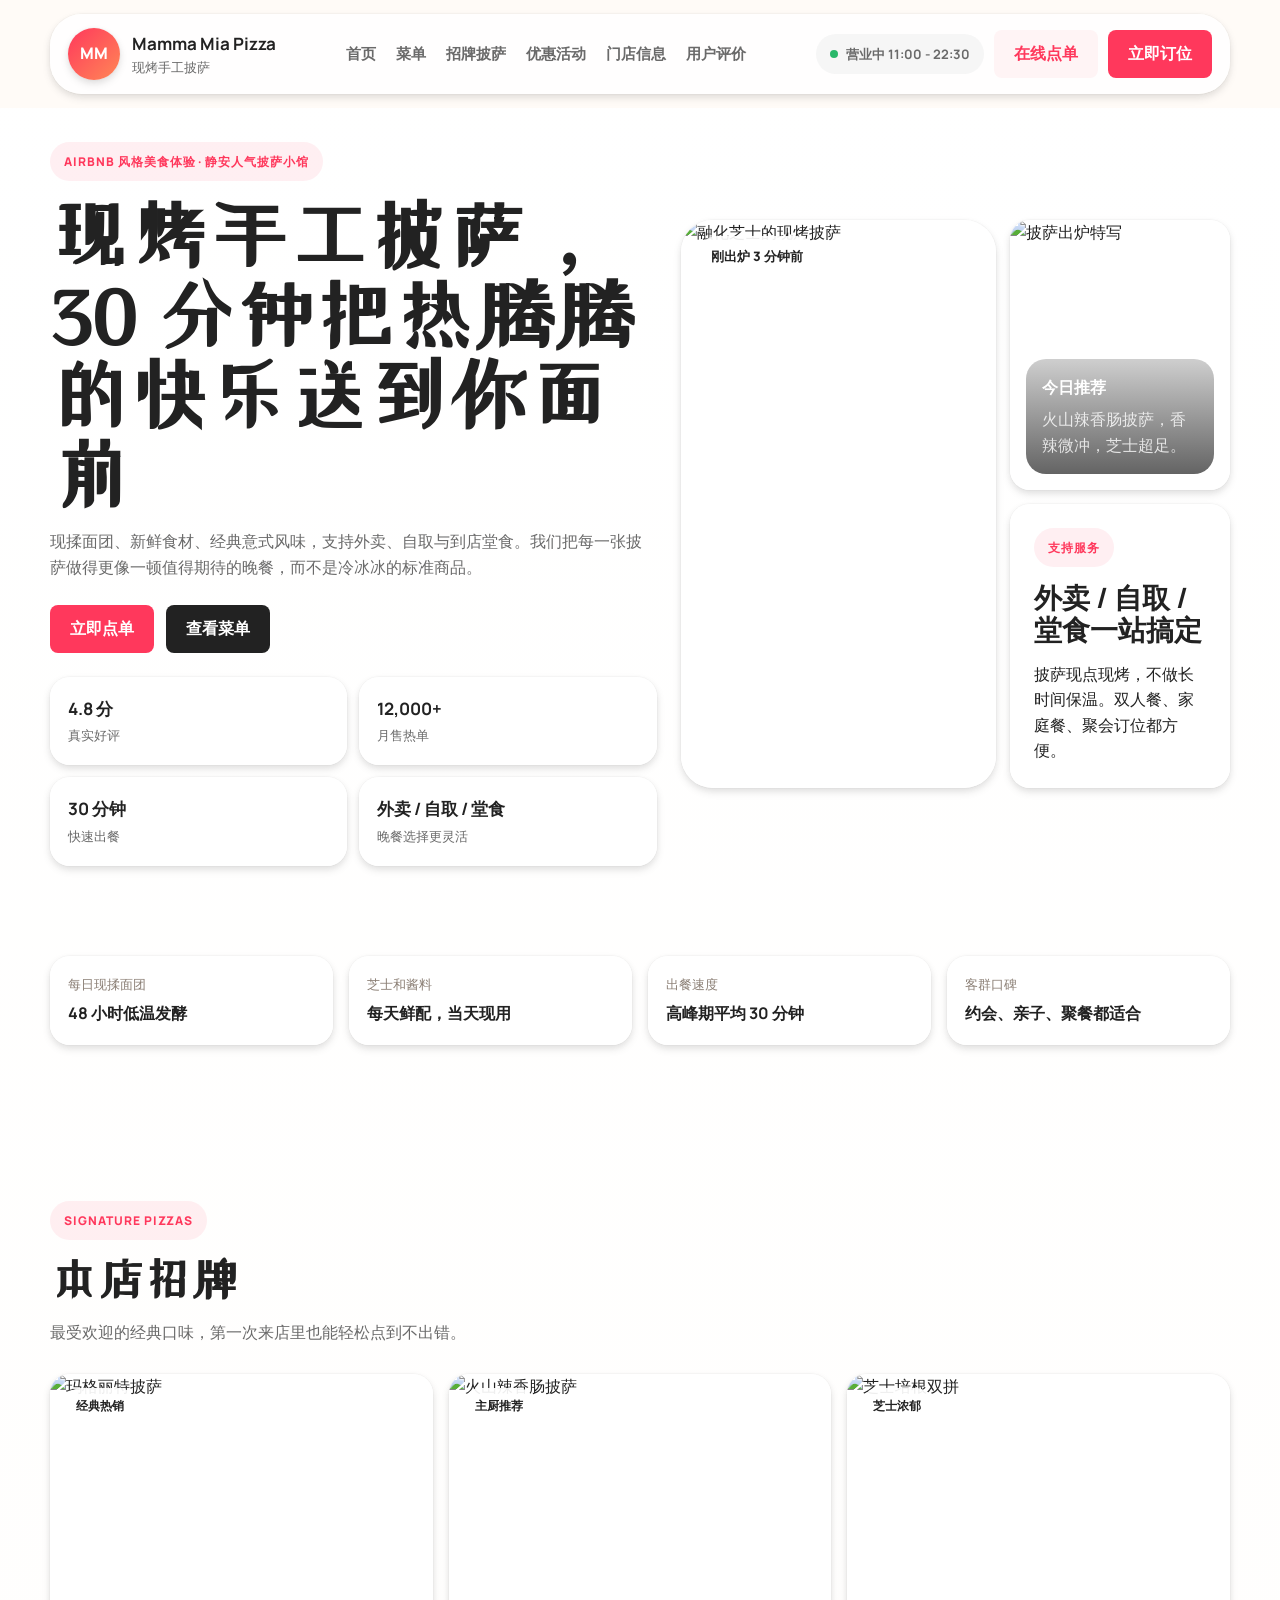
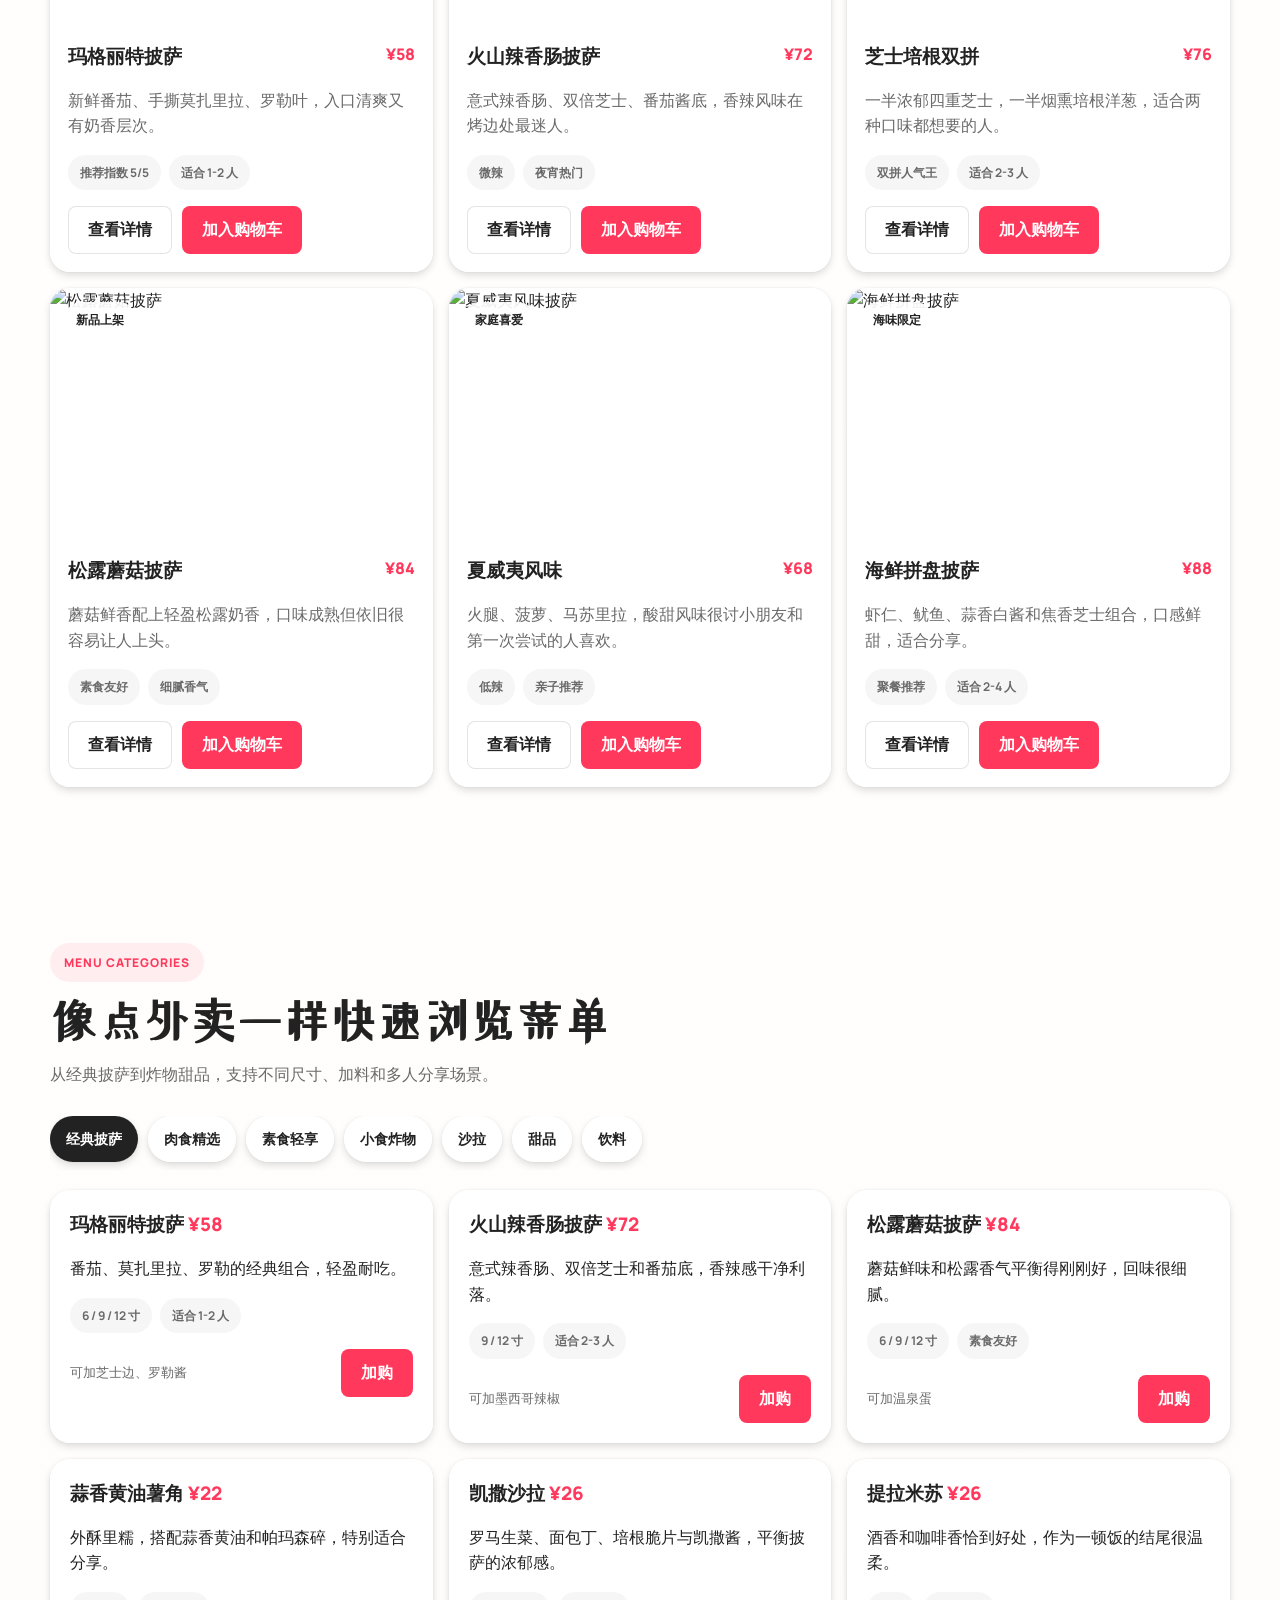
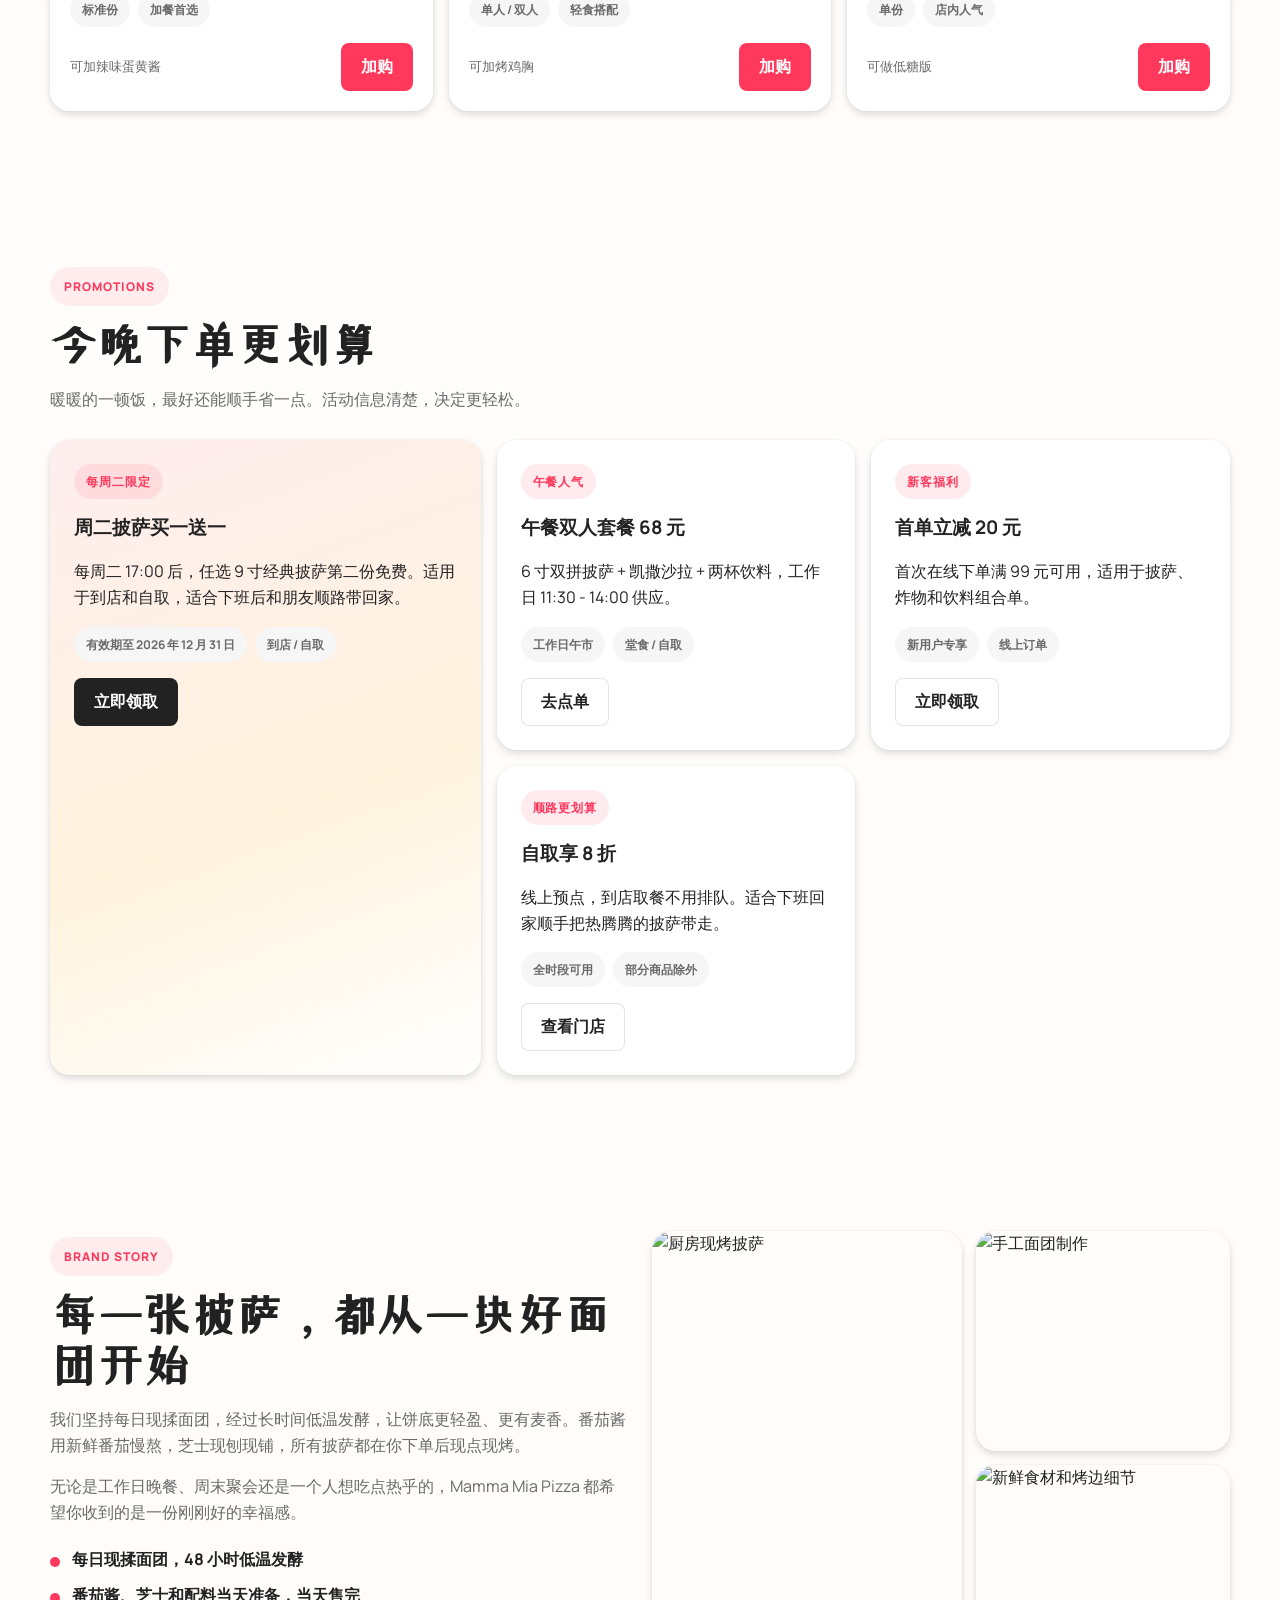
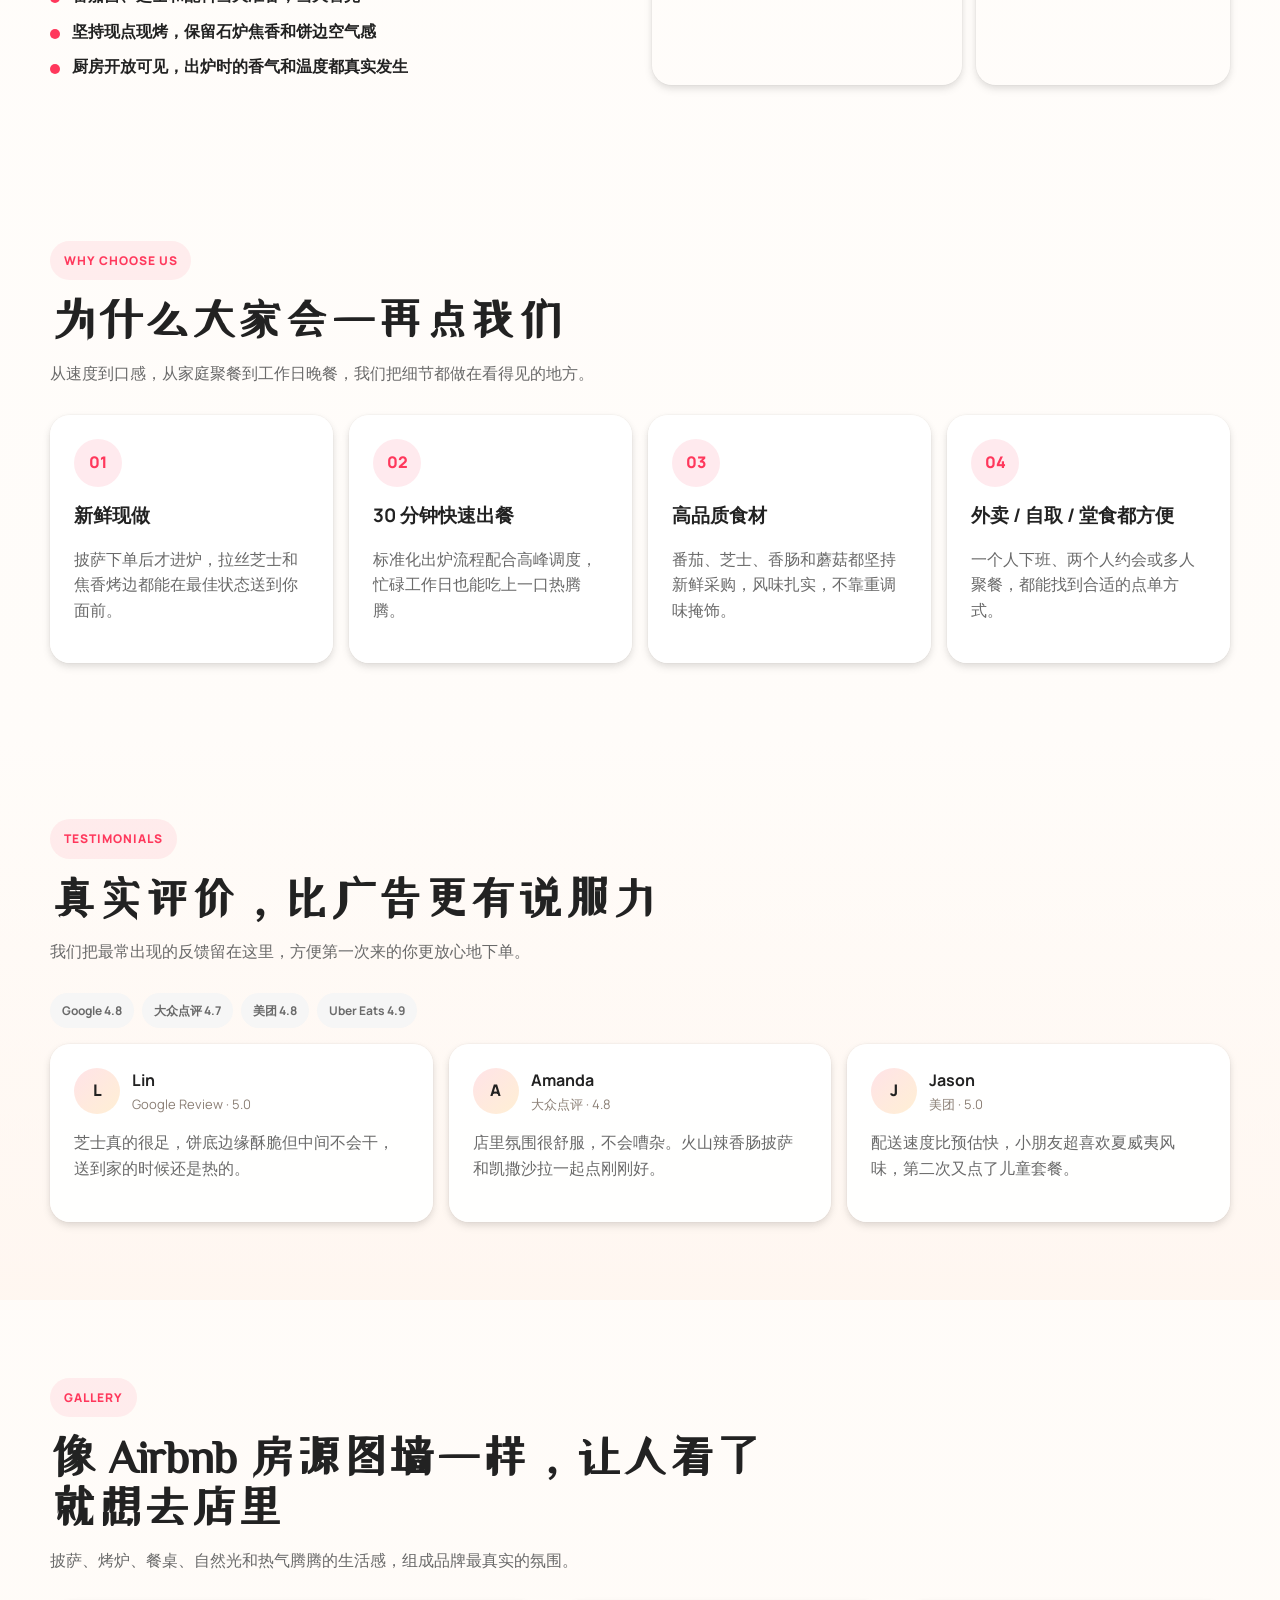
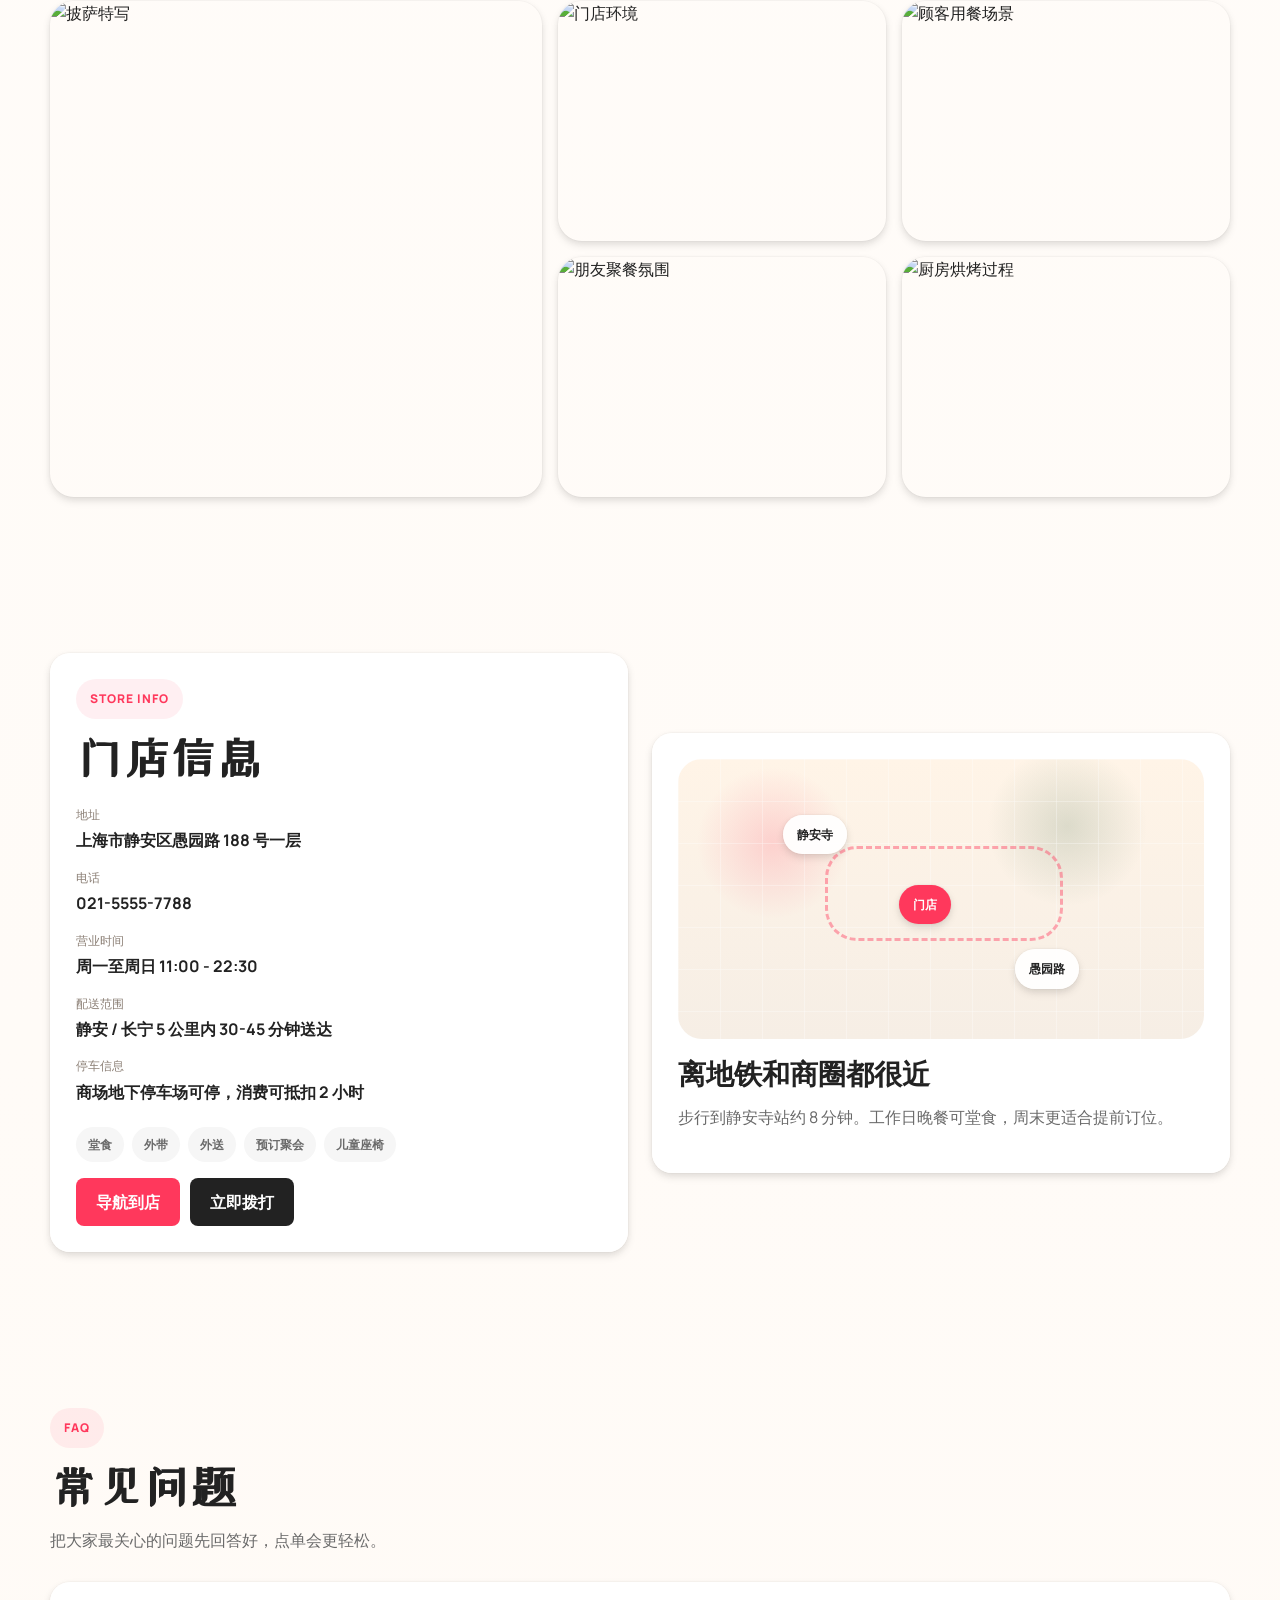
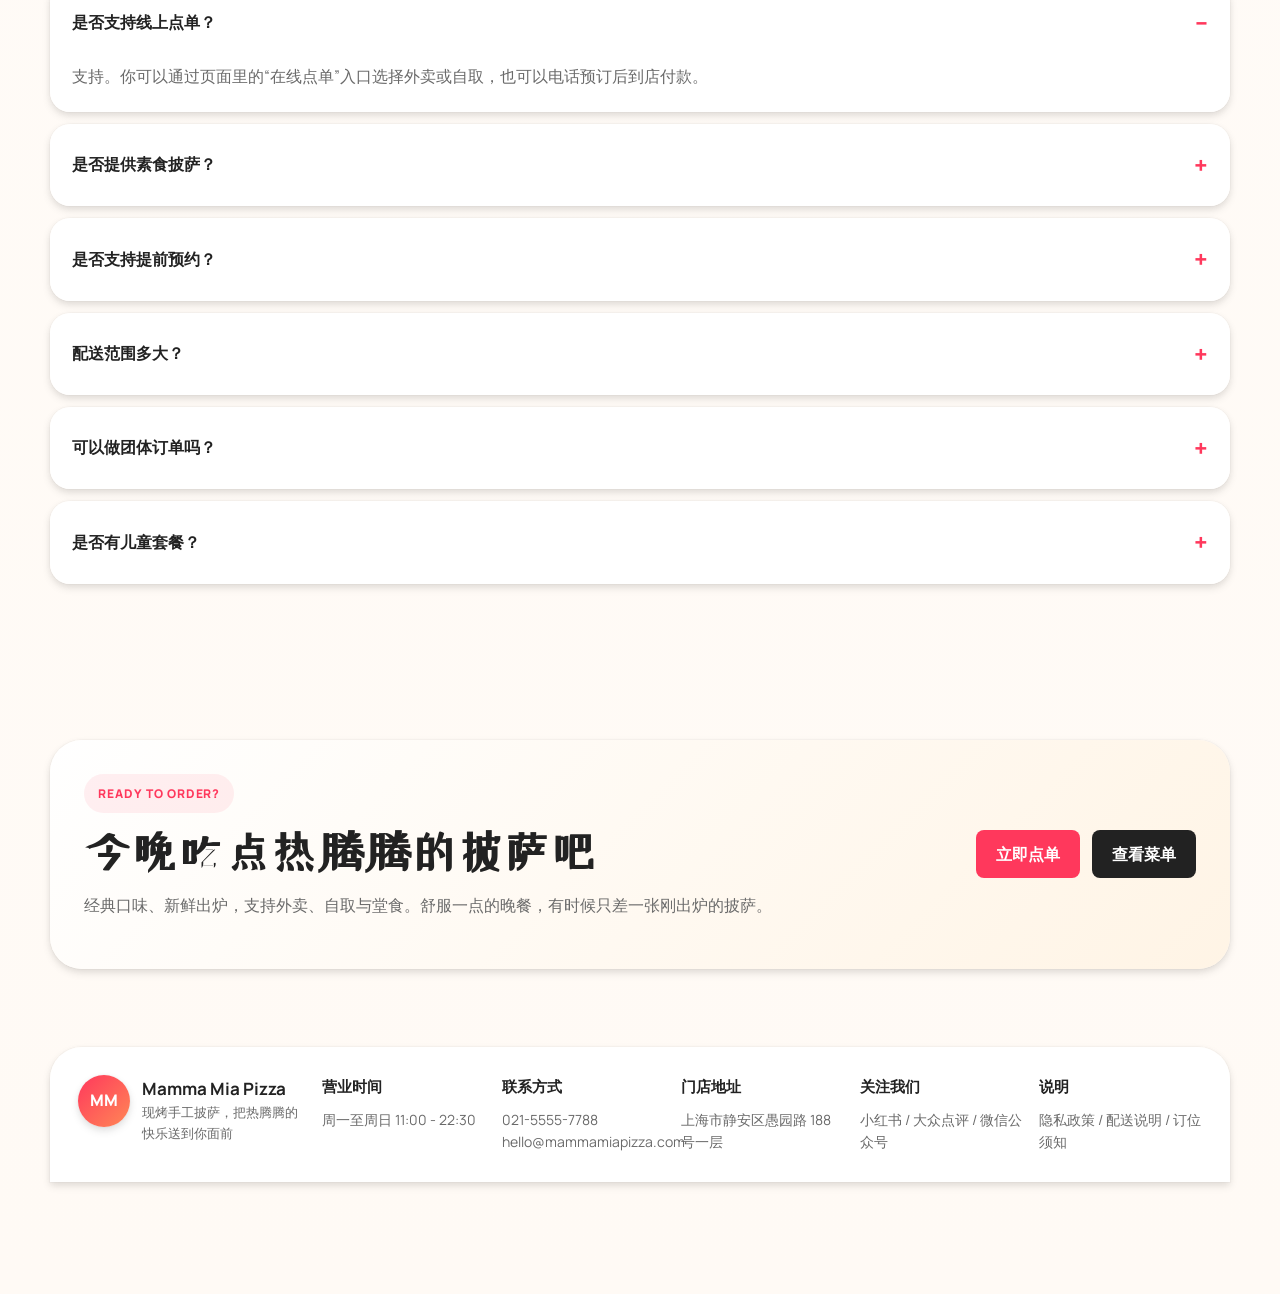
==== mamma-mia-pizza/index.html @ 3c5a2914 "Add Mamma Mia Pizza GitHub Pages site" ====
<!DOCTYPE html>
<html lang="zh-CN">
<head>
  <meta charset="UTF-8">
  <meta name="viewport" content="width=device-width, initial-scale=1.0">
  <meta name="description" content="Mamma Mia Pizza 现烤手工披萨官网，支持在线点单、外卖、自取与堂食。">
  <meta name="theme-color" content="#fffaf5">
  <title>Mamma Mia Pizza | 现烤手工披萨</title>
  <link rel="preconnect" href="https://fonts.googleapis.com">
  <link rel="preconnect" href="https://fonts.gstatic.com" crossorigin>
  <link href="https://fonts.googleapis.com/css2?family=Manrope:wght@400;500;600;700;800&family=ZCOOL+XiaoWei&display=swap" rel="stylesheet">
  <style>
    :root {
      --bg: #fffaf5;
      --surface: #ffffff;
      --surface-soft: #fff3e6;
      --text: #222222;
      --muted: #6a6a6a;
      --accent: #ff385c;
      --accent-deep: #e00b41;
      --green: #476d4b;
      --shadow: rgba(0,0,0,0.02) 0 0 0 1px, rgba(0,0,0,0.04) 0 2px 6px, rgba(0,0,0,0.10) 0 4px 8px;
      --radius-sm: 8px;
      --radius-md: 14px;
      --radius-lg: 20px;
      --radius-xl: 32px;
      --radius-pill: 999px;
      --container: min(1180px, calc(100vw - 28px));
    }
    * { box-sizing: border-box; }
    html { scroll-behavior: smooth; }
    body {
      margin: 0;
      background: linear-gradient(180deg, #ffffff 0%, var(--bg) 100%);
      color: var(--text);
      font-family: "Manrope", "PingFang SC", "Hiragino Sans GB", sans-serif;
      line-height: 1.6;
      -webkit-font-smoothing: antialiased;
    }
    img { display: block; width: 100%; height: 100%; object-fit: cover; }
    a { color: inherit; text-decoration: none; }
    button { font: inherit; border: 0; background: none; cursor: pointer; }
    .container { width: var(--container); margin: 0 auto; }
    .section { padding: 78px 0; }
    .eyebrow {
      display: inline-flex;
      align-items: center;
      padding: 10px 14px;
      border-radius: var(--radius-pill);
      background: rgba(255,56,92,0.08);
      color: var(--accent);
      font-size: 12px;
      font-weight: 800;
      letter-spacing: 0.08em;
      text-transform: uppercase;
    }
    .section-head { max-width: 720px; margin-bottom: 28px; }
    .section-head h2, .hero-copy h1, .story-copy h2, .store-panel h2, .final-cta h2 {
      font-family: "ZCOOL XiaoWei", "Songti SC", serif;
      letter-spacing: -0.4px;
    }
    .section-head h2, .story-copy h2, .store-panel h2, .final-cta h2 {
      margin: 14px 0 10px;
      font-size: clamp(32px, 4vw, 46px);
      line-height: 1.1;
    }
    .section-head p, .hero-copy p, .story-copy p, .store-copy p, .final-cta p, .card p { color: var(--muted); }
    .site-header {
      position: sticky;
      top: 0;
      z-index: 30;
      padding: 14px 0;
      backdrop-filter: blur(16px);
      background: rgba(255,250,245,0.78);
    }
    .header-shell {
      display: flex;
      align-items: center;
      justify-content: space-between;
      gap: 18px;
      padding: 14px 18px;
      border-radius: var(--radius-xl);
      background: rgba(255,255,255,0.92);
      box-shadow: var(--shadow);
    }
    .brand {
      display: flex;
      align-items: center;
      gap: 12px;
      min-width: 0;
    }
    .brand-mark {
      width: 52px;
      height: 52px;
      display: grid;
      place-items: center;
      border-radius: 50%;
      background: linear-gradient(135deg, var(--accent), #ff8756);
      color: #fff;
      font-weight: 800;
      box-shadow: var(--shadow);
      flex: none;
    }
    .brand-copy { display: flex; flex-direction: column; }
    .brand-copy strong { font-size: 17px; }
    .brand-copy small { color: var(--muted); font-size: 13px; }
    .nav-links {
      display: flex;
      align-items: center;
      gap: 20px;
      color: var(--muted);
      font-weight: 600;
      font-size: 15px;
    }
    .nav-links a:hover { color: var(--text); }
    .header-actions {
      display: flex;
      align-items: center;
      gap: 10px;
      flex: none;
    }
    .status-pill {
      display: inline-flex;
      align-items: center;
      gap: 8px;
      padding: 10px 14px;
      border-radius: var(--radius-pill);
      background: #f6f6f6;
      color: var(--muted);
      font-size: 13px;
      font-weight: 700;
    }
    .status-dot { width: 8px; height: 8px; border-radius: 50%; background: #2ab86a; }
    .nav-toggle { display: none; width: 46px; height: 46px; border-radius: 50%; background: #f2f2f2; }
    .nav-toggle span { display: block; width: 18px; height: 2px; margin: 4px auto; background: var(--text); }
    .btn {
      display: inline-flex;
      align-items: center;
      justify-content: center;
      min-height: 48px;
      padding: 0 20px;
      border-radius: var(--radius-sm);
      font-weight: 700;
      transition: transform .18s ease, background .18s ease, box-shadow .18s ease;
    }
    .btn:hover { transform: translateY(-1px); box-shadow: rgba(0,0,0,0.08) 0 8px 24px; }
    .btn-primary { background: var(--accent); color: #fff; }
    .btn-primary:hover { background: var(--accent-deep); }
    .btn-dark { background: var(--text); color: #fff; }
    .btn-soft { background: #fff4f5; color: var(--accent); }
    .btn-ghost { background: var(--surface); color: var(--text); box-shadow: inset 0 0 0 1px rgba(34,34,34,0.12); }
    .hero { padding-top: 34px; }
    .hero-grid {
      display: grid;
      grid-template-columns: 1.05fr .95fr;
      gap: 24px;
      align-items: center;
    }
    .hero-copy h1 {
      margin: 14px 0 16px;
      font-size: clamp(48px, 7vw, 78px);
      line-height: 1.02;
    }
    .cta-row { display: flex; flex-wrap: wrap; gap: 12px; margin: 24px 0; }
    .hero-metrics {
      display: grid;
      grid-template-columns: repeat(2, minmax(0, 1fr));
      gap: 12px;
      margin-top: 10px;
    }
    .metric {
      padding: 18px;
      border-radius: var(--radius-lg);
      background: rgba(255,255,255,0.92);
      box-shadow: var(--shadow);
    }
    .metric strong { display: block; font-size: 17px; }
    .metric span { color: var(--muted); font-size: 13px; }
    .hero-media {
      display: grid;
      grid-template-columns: minmax(0,1fr) 220px;
      gap: 14px;
    }
    .hero-main, .hero-side, .hero-note, .card, .proof, .menu-card, .promo, .store-panel, .map-panel, .faq-item, .final-cta {
      background: rgba(255,255,255,0.96);
      box-shadow: var(--shadow);
      border-radius: var(--radius-lg);
    }
    .hero-main, .hero-side { overflow: hidden; position: relative; }
    .hero-main { min-height: 560px; border-radius: var(--radius-xl); }
    .hero-side { min-height: 270px; }
    .hero-stack { display: grid; gap: 14px; }
    .badge {
      position: absolute;
      left: 16px;
      top: 16px;
      padding: 10px 14px;
      border-radius: var(--radius-pill);
      background: rgba(255,255,255,0.92);
      font-size: 13px;
      font-weight: 800;
    }
    .hero-overlay {
      position: absolute;
      left: 16px;
      right: 16px;
      bottom: 16px;
      padding: 16px;
      border-radius: var(--radius-lg);
      background: linear-gradient(180deg, rgba(34,34,34,0.22), rgba(34,34,34,0.70));
      color: #fff;
    }
    .hero-overlay p { margin: 6px 0 0; color: rgba(255,255,255,0.8); }
    .hero-note { padding: 24px; }
    .hero-note h3, .promo h3, .card h3, .menu-card h3, .faq-item summary { margin: 0; }
    .proof-grid, .signature-grid, .menu-grid, .promo-grid, .reason-grid, .review-grid, .gallery-grid, .footer-grid {
      display: grid;
      gap: 16px;
    }
    .proof-grid { grid-template-columns: repeat(4, minmax(0,1fr)); }
    .proof { padding: 18px; }
    .proof span { display: block; color: #8b7f75; font-size: 13px; margin-bottom: 6px; }
    .signature-grid { grid-template-columns: repeat(3, minmax(0,1fr)); }
    .food-img { position: relative; height: 250px; overflow: hidden; border-radius: var(--radius-lg) var(--radius-lg) 0 0; }
    .tag {
      position: absolute;
      left: 14px;
      top: 14px;
      padding: 8px 12px;
      border-radius: var(--radius-pill);
      background: rgba(255,255,255,0.92);
      font-size: 12px;
      font-weight: 800;
    }
    .card-body { padding: 18px; }
    .title-row { display: flex; justify-content: space-between; gap: 12px; align-items: start; }
    .price { color: var(--accent); font-weight: 800; }
    .meta-row, .menu-tags, .promo-meta, .chips, .ratings {
      display: flex; flex-wrap: wrap; gap: 8px; margin-top: 14px;
    }
    .meta-row span, .menu-tags span, .promo-meta span, .chips span, .ratings span {
      padding: 8px 12px;
      border-radius: var(--radius-pill);
      background: #f6f6f6;
      color: var(--muted);
      font-size: 12px;
      font-weight: 700;
    }
    .action-row { display: flex; flex-wrap: wrap; gap: 10px; margin-top: 16px; }
    .menu-scroll {
      display: grid;
      grid-auto-flow: column;
      grid-auto-columns: max-content;
      gap: 10px;
      overflow-x: auto;
      padding-bottom: 8px;
      scrollbar-width: none;
    }
    .menu-scroll::-webkit-scrollbar { display: none; }
    .pill {
      padding: 12px 16px;
      border-radius: var(--radius-pill);
      background: rgba(255,255,255,0.92);
      box-shadow: var(--shadow);
      font-size: 14px;
      font-weight: 800;
      white-space: nowrap;
    }
    .pill.active { background: var(--text); color: #fff; }
    .menu-grid { grid-template-columns: repeat(3, minmax(0,1fr)); margin-top: 20px; }
    .menu-card { padding: 20px; }
    .menu-card footer { display: flex; align-items: center; justify-content: space-between; gap: 12px; margin-top: 16px; }
    .menu-card small { color: var(--muted); }
    .promo-grid { grid-template-columns: 1.2fr 1fr 1fr; }
    .promo { padding: 24px; }
    .promo.feature {
      grid-row: span 2;
      background: linear-gradient(160deg, rgba(255,56,92,0.08), rgba(255,200,92,0.18) 58%, rgba(255,255,255,0.96));
    }
    .promo-kicker {
      display: inline-flex;
      margin-bottom: 14px;
      padding: 8px 12px;
      border-radius: var(--radius-pill);
      background: rgba(255,56,92,0.10);
      color: var(--accent);
      font-size: 12px;
      font-weight: 900;
      letter-spacing: 0.08em;
      text-transform: uppercase;
    }
    .story-grid, .store-grid {
      display: grid;
      grid-template-columns: 1fr 1fr;
      gap: 24px;
      align-items: center;
    }
    .story-list { list-style: none; padding: 0; margin: 22px 0 0; display: grid; gap: 10px; }
    .story-list li { position: relative; padding-left: 22px; font-weight: 700; }
    .story-list li::before {
      content: "";
      position: absolute;
      left: 0;
      top: 10px;
      width: 10px;
      height: 10px;
      border-radius: 50%;
      background: var(--accent);
    }
    .story-media {
      display: grid;
      grid-template-columns: 1.1fr .9fr;
      grid-template-rows: 1fr 1fr;
      gap: 14px;
    }
    .story-media figure {
      margin: 0;
      min-height: 220px;
      overflow: hidden;
      border-radius: var(--radius-lg);
      box-shadow: var(--shadow);
    }
    .story-media .tall { grid-row: span 2; min-height: 454px; }
    .reason-grid { grid-template-columns: repeat(4, minmax(0,1fr)); }
    .reason-number {
      width: 48px;
      height: 48px;
      display: grid;
      place-items: center;
      border-radius: 50%;
      background: rgba(255,56,92,0.10);
      color: var(--accent);
      font-weight: 900;
      margin-bottom: 14px;
    }
    .review-grid { grid-template-columns: repeat(3, minmax(0,1fr)); }
    .review-head { display: flex; align-items: center; gap: 12px; margin-bottom: 12px; }
    .avatar {
      width: 46px;
      height: 46px;
      display: grid;
      place-items: center;
      border-radius: 50%;
      background: linear-gradient(135deg, rgba(255,56,92,0.14), rgba(255,199,102,0.28));
      font-weight: 900;
    }
    .review-head span { display: block; color: #8b7f75; font-size: 13px; }
    .gallery-grid { grid-template-columns: 1.2fr .8fr .8fr; }
    .gallery-grid figure {
      margin: 0;
      min-height: 240px;
      overflow: hidden;
      border-radius: 24px;
      box-shadow: var(--shadow);
    }
    .gallery-grid .large { grid-row: span 2; min-height: 496px; }
    .store-panel, .map-panel { padding: 26px; }
    .store-list { display: grid; gap: 14px; margin: 22px 0; }
    .store-list span { display: block; color: #8b7f75; font-size: 12px; margin-bottom: 4px; }
    .map-surface {
      position: relative;
      min-height: 280px;
      border-radius: 24px;
      overflow: hidden;
      background:
        radial-gradient(circle at 18% 30%, rgba(255,56,92,0.18), transparent 16%),
        radial-gradient(circle at 74% 24%, rgba(71,109,75,0.18), transparent 18%),
        linear-gradient(180deg, #fff4e7 0%, #f6eee5 100%);
    }
    .map-surface::before {
      content: "";
      position: absolute;
      inset: 0;
      background-image: linear-gradient(90deg, rgba(255,255,255,0.45) 1px, transparent 1px), linear-gradient(rgba(255,255,255,0.45) 1px, transparent 1px);
      background-size: 42px 42px;
      opacity: .7;
    }
    .pin {
      position: absolute;
      padding: 10px 14px;
      border-radius: var(--radius-pill);
      box-shadow: var(--shadow);
      font-size: 12px;
      font-weight: 800;
    }
    .pin.main { top: 45%; left: 42%; background: var(--accent); color: #fff; }
    .pin.small { background: rgba(255,255,255,0.94); }
    .pin.one { top: 20%; left: 20%; }
    .pin.two { top: 68%; left: 64%; }
    .route::before {
      content: "";
      position: absolute;
      top: 31%; left: 28%; width: 44%; height: 32%;
      border: 3px dashed rgba(255,56,92,0.42);
      border-radius: 32px;
    }
    .faq-list { display: grid; gap: 12px; }
    .faq-item { padding: 0 22px; }
    .faq-item summary {
      list-style: none;
      cursor: pointer;
      padding: 22px 0;
      font-size: 16px;
      font-weight: 800;
      display: flex;
      align-items: center;
      justify-content: space-between;
      gap: 12px;
    }
    .faq-item summary::-webkit-details-marker { display: none; }
    .faq-item summary::after { content: "+"; color: var(--accent); font-size: 24px; }
    .faq-item[open] summary::after { content: "−"; }
    .faq-item p { margin: 0 0 22px; color: var(--muted); }
    .final-cta {
      display: flex;
      align-items: center;
      justify-content: space-between;
      gap: 24px;
      padding: 34px;
      background: linear-gradient(135deg, rgba(255,255,255,0.98), rgba(255,244,229,0.98));
      border-radius: var(--radius-xl);
    }
    .site-footer { padding: 0 0 112px; }
    .footer-grid {
      grid-template-columns: 1.4fr repeat(5, minmax(0,1fr));
      padding: 28px;
      border-radius: 32px 32px 0 0;
      background: rgba(255,255,255,0.96);
      box-shadow: var(--shadow);
    }
    .footer-grid h3 { margin: 0 0 10px; font-size: 15px; }
    .footer-grid p { margin: 0; color: var(--muted); font-size: 14px; }
    .mobile-bar {
      position: fixed;
      left: 50%; bottom: 12px;
      transform: translateX(-50%);
      width: min(calc(100vw - 20px), 420px);
      display: none;
      gap: 10px;
      padding: 10px;
      border-radius: 20px;
      background: rgba(255,255,255,0.94);
      box-shadow: var(--shadow);
      z-index: 40;
    }
    .mobile-bar .btn { flex: 1 1 0; }
    @media (max-width: 1160px) {
      .hero-grid, .story-grid, .store-grid { grid-template-columns: 1fr; }
      .proof-grid, .signature-grid, .menu-grid, .reason-grid, .review-grid, .gallery-grid, .footer-grid { grid-template-columns: repeat(2, minmax(0,1fr)); }
      .promo-grid { grid-template-columns: repeat(2, minmax(0,1fr)); }
      .promo.feature { grid-row: span 1; grid-column: span 2; }
      .gallery-grid .large { grid-row: span 1; min-height: 280px; }
      .footer-grid { grid-template-columns: repeat(3, minmax(0,1fr)); }
    }
    @media (max-width: 860px) {
      .section { padding: 64px 0; }
      .nav-toggle { display: inline-block; }
      .nav-links {
        position: absolute;
        left: 14px; right: 14px; top: calc(100% + 10px);
        display: none;
        flex-direction: column;
        align-items: flex-start;
        gap: 12px;
        padding: 18px;
        border-radius: 24px;
        background: rgba(255,255,255,0.98);
        box-shadow: var(--shadow);
      }
      .nav-links.open { display: flex; }
      .header-actions { display: none; }
      .hero-copy h1 { font-size: clamp(42px, 13vw, 60px); }
      .hero-media { grid-template-columns: 1fr; }
      .hero-main { min-height: 420px; }
      .proof-grid, .signature-grid, .menu-grid, .promo-grid, .reason-grid, .review-grid, .gallery-grid, .footer-grid { grid-template-columns: 1fr; }
      .story-media { grid-template-columns: 1fr; grid-template-rows: auto; }
      .story-media .tall { min-height: 300px; }
      .final-cta { flex-direction: column; align-items: flex-start; }
      .mobile-bar { display: flex; }
      .site-footer { padding-bottom: 104px; }
    }
    @media (max-width: 560px) {
      .header-shell, .promo, .store-panel, .map-panel, .final-cta, .footer-grid { padding: 18px; }
      .hero-metrics { grid-template-columns: 1fr; }
      .cta-row, .action-row, .menu-card footer { flex-direction: column; align-items: stretch; }
    }
  </style>
</head>
<body>
  <header class="site-header">
    <div class="container header-shell">
      <a class="brand" href="#top">
        <span class="brand-mark">MM</span>
        <span class="brand-copy">
          <strong>Mamma Mia Pizza</strong>
          <small>现烤手工披萨</small>
        </span>
      </a>
      <button class="nav-toggle" type="button" id="navToggle" aria-expanded="false" aria-controls="navLinks">
        <span></span><span></span><span></span>
      </button>
      <nav class="nav-links" id="navLinks">
        <a href="#top">首页</a>
        <a href="#menu">菜单</a>
        <a href="#signature">招牌披萨</a>
        <a href="#promotions">优惠活动</a>
        <a href="#store-info">门店信息</a>
        <a href="#reviews">用户评价</a>
      </nav>
      <div class="header-actions">
        <span class="status-pill"><i class="status-dot"></i>营业中 11:00 - 22:30</span>
        <a class="btn btn-soft" href="#menu">在线点单</a>
        <a class="btn btn-primary" href="#store-info">立即订位</a>
      </div>
    </div>
  </header>

  <main id="top">
    <section class="section hero">
      <div class="container hero-grid">
        <div class="hero-copy">
          <span class="eyebrow">Airbnb 风格美食体验 · 静安人气披萨小馆</span>
          <h1>现烤手工披萨，30 分钟把热腾腾的快乐送到你面前</h1>
          <p>现揉面团、新鲜食材、经典意式风味，支持外卖、自取与到店堂食。我们把每一张披萨做得更像一顿值得期待的晚餐，而不是冷冰冰的标准商品。</p>
          <div class="cta-row">
            <a class="btn btn-primary" href="#menu">立即点单</a>
            <a class="btn btn-dark" href="#signature">查看菜单</a>
          </div>
          <div class="hero-metrics">
            <div class="metric"><strong>4.8 分</strong><span>真实好评</span></div>
            <div class="metric"><strong>12,000+</strong><span>月售热单</span></div>
            <div class="metric"><strong>30 分钟</strong><span>快速出餐</span></div>
            <div class="metric"><strong>外卖 / 自取 / 堂食</strong><span>晚餐选择更灵活</span></div>
          </div>
        </div>
        <div class="hero-media">
          <article class="hero-main">
            <img src="https://images.unsplash.com/photo-1513104890138-7c749659a591?auto=format&fit=crop&w=1200&q=80" alt="融化芝士的现烤披萨">
            <div class="badge">刚出炉 3 分钟前</div>
          </article>
          <div class="hero-stack">
            <article class="hero-side">
              <img src="https://images.unsplash.com/photo-1506354666786-959d6d497f1a?auto=format&fit=crop&w=900&q=80" alt="披萨出炉特写">
              <div class="hero-overlay">
                <strong>今日推荐</strong>
                <p>火山辣香肠披萨，香辣微冲，芝士超足。</p>
              </div>
            </article>
            <article class="hero-note">
              <span class="eyebrow">支持服务</span>
              <h3 style="margin-top:14px;font-size:28px;line-height:1.15;">外卖 / 自取 / 堂食一站搞定</h3>
              <p style="margin-bottom:0;">披萨现点现烤，不做长时间保温。双人餐、家庭餐、聚会订位都方便。</p>
            </article>
          </div>
        </div>
      </div>
    </section>

    <section class="section" style="padding-top:12px;">
      <div class="container proof-grid">
        <article class="proof"><span>每日现揉面团</span><strong>48 小时低温发酵</strong></article>
        <article class="proof"><span>芝士和酱料</span><strong>每天鲜配，当天现用</strong></article>
        <article class="proof"><span>出餐速度</span><strong>高峰期平均 30 分钟</strong></article>
        <article class="proof"><span>客群口碑</span><strong>约会、亲子、聚餐都适合</strong></article>
      </div>
    </section>

    <section class="section" id="signature">
      <div class="container">
        <div class="section-head">
          <span class="eyebrow">Signature Pizzas</span>
          <h2>本店招牌</h2>
          <p>最受欢迎的经典口味，第一次来店里也能轻松点到不出错。</p>
        </div>
        <div class="signature-grid">
          <article class="card">
            <div class="food-img"><img src="https://images.unsplash.com/photo-1604382355076-af4b0eb60143?auto=format&fit=crop&w=900&q=80" alt="玛格丽特披萨"><span class="tag">经典热销</span></div>
            <div class="card-body">
              <div class="title-row"><h3>玛格丽特披萨</h3><span class="price">¥58</span></div>
              <p>新鲜番茄、手撕莫扎里拉、罗勒叶，入口清爽又有奶香层次。</p>
              <div class="meta-row"><span>推荐指数 5/5</span><span>适合 1-2 人</span></div>
              <div class="action-row"><a class="btn btn-ghost" href="#menu">查看详情</a><a class="btn btn-primary" href="#menu">加入购物车</a></div>
            </div>
          </article>
          <article class="card">
            <div class="food-img"><img src="https://images.unsplash.com/photo-1628840042765-356cda07504e?auto=format&fit=crop&w=900&q=80" alt="火山辣香肠披萨"><span class="tag">主厨推荐</span></div>
            <div class="card-body">
              <div class="title-row"><h3>火山辣香肠披萨</h3><span class="price">¥72</span></div>
              <p>意式辣香肠、双倍芝士、番茄酱底，香辣风味在烤边处最迷人。</p>
              <div class="meta-row"><span>微辣</span><span>夜宵热门</span></div>
              <div class="action-row"><a class="btn btn-ghost" href="#menu">查看详情</a><a class="btn btn-primary" href="#menu">加入购物车</a></div>
            </div>
          </article>
          <article class="card">
            <div class="food-img"><img src="https://images.unsplash.com/photo-1534308983496-4fabb1a015ee?auto=format&fit=crop&w=900&q=80" alt="芝士培根双拼"><span class="tag">芝士浓郁</span></div>
            <div class="card-body">
              <div class="title-row"><h3>芝士培根双拼</h3><span class="price">¥76</span></div>
              <p>一半浓郁四重芝士，一半烟熏培根洋葱，适合两种口味都想要的人。</p>
              <div class="meta-row"><span>双拼人气王</span><span>适合 2-3 人</span></div>
              <div class="action-row"><a class="btn btn-ghost" href="#menu">查看详情</a><a class="btn btn-primary" href="#menu">加入购物车</a></div>
            </div>
          </article>
          <article class="card">
            <div class="food-img"><img src="https://images.unsplash.com/photo-1498837167922-ddd27525d352?auto=format&fit=crop&w=900&q=80" alt="松露蘑菇披萨"><span class="tag">新品上架</span></div>
            <div class="card-body">
              <div class="title-row"><h3>松露蘑菇披萨</h3><span class="price">¥84</span></div>
              <p>蘑菇鲜香配上轻盈松露奶香，口味成熟但依旧很容易让人上头。</p>
              <div class="meta-row"><span>素食友好</span><span>细腻香气</span></div>
              <div class="action-row"><a class="btn btn-ghost" href="#menu">查看详情</a><a class="btn btn-primary" href="#menu">加入购物车</a></div>
            </div>
          </article>
          <article class="card">
            <div class="food-img"><img src="https://images.unsplash.com/photo-1565299624946-b28f40a0ae38?auto=format&fit=crop&w=900&q=80" alt="夏威夷风味披萨"><span class="tag">家庭喜爱</span></div>
            <div class="card-body">
              <div class="title-row"><h3>夏威夷风味</h3><span class="price">¥68</span></div>
              <p>火腿、菠萝、马苏里拉，酸甜风味很讨小朋友和第一次尝试的人喜欢。</p>
              <div class="meta-row"><span>低辣</span><span>亲子推荐</span></div>
              <div class="action-row"><a class="btn btn-ghost" href="#menu">查看详情</a><a class="btn btn-primary" href="#menu">加入购物车</a></div>
            </div>
          </article>
          <article class="card">
            <div class="food-img"><img src="https://images.unsplash.com/photo-1511689660979-10d2b1aada49?auto=format&fit=crop&w=900&q=80" alt="海鲜拼盘披萨"><span class="tag">海味限定</span></div>
            <div class="card-body">
              <div class="title-row"><h3>海鲜拼盘披萨</h3><span class="price">¥88</span></div>
              <p>虾仁、鱿鱼、蒜香白酱和焦香芝士组合，口感鲜甜，适合分享。</p>
              <div class="meta-row"><span>聚餐推荐</span><span>适合 2-4 人</span></div>
              <div class="action-row"><a class="btn btn-ghost" href="#menu">查看详情</a><a class="btn btn-primary" href="#menu">加入购物车</a></div>
            </div>
          </article>
        </div>
      </div>
    </section>

    <section class="section" id="menu">
      <div class="container">
        <div class="section-head">
          <span class="eyebrow">Menu Categories</span>
          <h2>像点外卖一样快速浏览菜单</h2>
          <p>从经典披萨到炸物甜品，支持不同尺寸、加料和多人分享场景。</p>
        </div>
        <div class="menu-scroll">
          <span class="pill active">经典披萨</span>
          <span class="pill">肉食精选</span>
          <span class="pill">素食轻享</span>
          <span class="pill">小食炸物</span>
          <span class="pill">沙拉</span>
          <span class="pill">甜品</span>
          <span class="pill">饮料</span>
        </div>
        <div class="menu-grid">
          <article class="menu-card"><h3>玛格丽特披萨 <span class="price">¥58</span></h3><p>番茄、莫扎里拉、罗勒的经典组合，轻盈耐吃。</p><div class="menu-tags"><span>6 / 9 / 12 寸</span><span>适合 1-2 人</span></div><footer><small>可加芝士边、罗勒酱</small><a class="btn btn-primary" href="#top">加购</a></footer></article>
          <article class="menu-card"><h3>火山辣香肠披萨 <span class="price">¥72</span></h3><p>意式辣香肠、双倍芝士和番茄底，香辣感干净利落。</p><div class="menu-tags"><span>9 / 12 寸</span><span>适合 2-3 人</span></div><footer><small>可加墨西哥辣椒</small><a class="btn btn-primary" href="#top">加购</a></footer></article>
          <article class="menu-card"><h3>松露蘑菇披萨 <span class="price">¥84</span></h3><p>蘑菇鲜味和松露香气平衡得刚刚好，回味很细腻。</p><div class="menu-tags"><span>6 / 9 / 12 寸</span><span>素食友好</span></div><footer><small>可加温泉蛋</small><a class="btn btn-primary" href="#top">加购</a></footer></article>
          <article class="menu-card"><h3>蒜香黄油薯角 <span class="price">¥22</span></h3><p>外酥里糯，搭配蒜香黄油和帕玛森碎，特别适合分享。</p><div class="menu-tags"><span>标准份</span><span>加餐首选</span></div><footer><small>可加辣味蛋黄酱</small><a class="btn btn-primary" href="#top">加购</a></footer></article>
          <article class="menu-card"><h3>凯撒沙拉 <span class="price">¥26</span></h3><p>罗马生菜、面包丁、培根脆片与凯撒酱，平衡披萨的浓郁感。</p><div class="menu-tags"><span>单人 / 双人</span><span>轻食搭配</span></div><footer><small>可加烤鸡胸</small><a class="btn btn-primary" href="#top">加购</a></footer></article>
          <article class="menu-card"><h3>提拉米苏 <span class="price">¥26</span></h3><p>酒香和咖啡香恰到好处，作为一顿饭的结尾很温柔。</p><div class="menu-tags"><span>单份</span><span>店内人气</span></div><footer><small>可做低糖版</small><a class="btn btn-primary" href="#top">加购</a></footer></article>
        </div>
      </div>
    </section>

    <section class="section" id="promotions">
      <div class="container">
        <div class="section-head">
          <span class="eyebrow">Promotions</span>
          <h2>今晚下单更划算</h2>
          <p>暖暖的一顿饭，最好还能顺手省一点。活动信息清楚，决定更轻松。</p>
        </div>
        <div class="promo-grid">
          <article class="promo feature"><span class="promo-kicker">每周二限定</span><h3>周二披萨买一送一</h3><p>每周二 17:00 后，任选 9 寸经典披萨第二份免费。适用于到店和自取，适合下班后和朋友顺路带回家。</p><div class="promo-meta"><span>有效期至 2026 年 12 月 31 日</span><span>到店 / 自取</span></div><div class="action-row"><a class="btn btn-dark" href="#menu">立即领取</a></div></article>
          <article class="promo"><span class="promo-kicker">午餐人气</span><h3>午餐双人套餐 68 元</h3><p>6 寸双拼披萨 + 凯撒沙拉 + 两杯饮料，工作日 11:30 - 14:00 供应。</p><div class="promo-meta"><span>工作日午市</span><span>堂食 / 自取</span></div><div class="action-row"><a class="btn btn-ghost" href="#menu">去点单</a></div></article>
          <article class="promo"><span class="promo-kicker">新客福利</span><h3>首单立减 20 元</h3><p>首次在线下单满 99 元可用，适用于披萨、炸物和饮料组合单。</p><div class="promo-meta"><span>新用户专享</span><span>线上订单</span></div><div class="action-row"><a class="btn btn-ghost" href="#menu">立即领取</a></div></article>
          <article class="promo"><span class="promo-kicker">顺路更划算</span><h3>自取享 8 折</h3><p>线上预点，到店取餐不用排队。适合下班回家顺手把热腾腾的披萨带走。</p><div class="promo-meta"><span>全时段可用</span><span>部分商品除外</span></div><div class="action-row"><a class="btn btn-ghost" href="#store-info">查看门店</a></div></article>
        </div>
      </div>
    </section>

    <section class="section">
      <div class="container story-grid">
        <div class="story-copy">
          <span class="eyebrow">Brand Story</span>
          <h2>每一张披萨，都从一块好面团开始</h2>
          <p>我们坚持每日现揉面团，经过长时间低温发酵，让饼底更轻盈、更有麦香。番茄酱用新鲜番茄慢熬，芝士现刨现铺，所有披萨都在你下单后现点现烤。</p>
          <p>无论是工作日晚餐、周末聚会还是一个人想吃点热乎的，Mamma Mia Pizza 都希望你收到的是一份刚刚好的幸福感。</p>
          <ul class="story-list">
            <li>每日现揉面团，48 小时低温发酵</li>
            <li>番茄酱、芝士和配料当天准备，当天售完</li>
            <li>坚持现点现烤，保留石炉焦香和饼边空气感</li>
            <li>厨房开放可见，出炉时的香气和温度都真实发生</li>
          </ul>
        </div>
        <div class="story-media">
          <figure class="tall"><img src="https://images.unsplash.com/photo-1514326640560-7d063ef2aed5?auto=format&fit=crop&w=900&q=80" alt="厨房现烤披萨"></figure>
          <figure><img src="https://images.unsplash.com/photo-1512058564366-18510be2db19?auto=format&fit=crop&w=900&q=80" alt="手工面团制作"></figure>
          <figure><img src="https://images.unsplash.com/photo-1541745537411-b8046dc6d66c?auto=format&fit=crop&w=900&q=80" alt="新鲜食材和烤边细节"></figure>
        </div>
      </div>
    </section>

    <section class="section">
      <div class="container">
        <div class="section-head">
          <span class="eyebrow">Why Choose Us</span>
          <h2>为什么大家会一再点我们</h2>
          <p>从速度到口感，从家庭聚餐到工作日晚餐，我们把细节都做在看得见的地方。</p>
        </div>
        <div class="reason-grid">
          <article class="card" style="padding:24px;"><div class="reason-number">01</div><h3>新鲜现做</h3><p>披萨下单后才进炉，拉丝芝士和焦香烤边都能在最佳状态送到你面前。</p></article>
          <article class="card" style="padding:24px;"><div class="reason-number">02</div><h3>30 分钟快速出餐</h3><p>标准化出炉流程配合高峰调度，忙碌工作日也能吃上一口热腾腾。</p></article>
          <article class="card" style="padding:24px;"><div class="reason-number">03</div><h3>高品质食材</h3><p>番茄、芝士、香肠和蘑菇都坚持新鲜采购，风味扎实，不靠重调味掩饰。</p></article>
          <article class="card" style="padding:24px;"><div class="reason-number">04</div><h3>外卖 / 自取 / 堂食都方便</h3><p>一个人下班、两个人约会或多人聚餐，都能找到合适的点单方式。</p></article>
        </div>
      </div>
    </section>

    <section class="section" id="reviews" style="background:linear-gradient(180deg,rgba(255,250,245,0),rgba(255,245,238,0.76));">
      <div class="container">
        <div class="section-head">
          <span class="eyebrow">Testimonials</span>
          <h2>真实评价，比广告更有说服力</h2>
          <p>我们把最常出现的反馈留在这里，方便第一次来的你更放心地下单。</p>
        </div>
        <div class="ratings"><span>Google 4.8</span><span>大众点评 4.7</span><span>美团 4.8</span><span>Uber Eats 4.9</span></div>
        <div class="review-grid" style="margin-top:16px;">
          <article class="card" style="padding:24px;"><div class="review-head"><div class="avatar">L</div><div><strong>Lin</strong><span>Google Review · 5.0</span></div></div><p>芝士真的很足，饼底边缘酥脆但中间不会干，送到家的时候还是热的。</p></article>
          <article class="card" style="padding:24px;"><div class="review-head"><div class="avatar">A</div><div><strong>Amanda</strong><span>大众点评 · 4.8</span></div></div><p>店里氛围很舒服，不会嘈杂。火山辣香肠披萨和凯撒沙拉一起点刚刚好。</p></article>
          <article class="card" style="padding:24px;"><div class="review-head"><div class="avatar">J</div><div><strong>Jason</strong><span>美团 · 5.0</span></div></div><p>配送速度比预估快，小朋友超喜欢夏威夷风味，第二次又点了儿童套餐。</p></article>
        </div>
      </div>
    </section>

    <section class="section">
      <div class="container">
        <div class="section-head">
          <span class="eyebrow">Gallery</span>
          <h2>像 Airbnb 房源图墙一样，让人看了就想去店里</h2>
          <p>披萨、烤炉、餐桌、自然光和热气腾腾的生活感，组成品牌最真实的氛围。</p>
        </div>
        <div class="gallery-grid">
          <figure class="large"><img src="https://images.unsplash.com/photo-1513104890138-7c749659a591?auto=format&fit=crop&w=1200&q=80" alt="披萨特写"></figure>
          <figure><img src="https://images.unsplash.com/photo-1552566626-52f8b828add9?auto=format&fit=crop&w=900&q=80" alt="门店环境"></figure>
          <figure><img src="https://images.unsplash.com/photo-1414235077428-338989a2e8c0?auto=format&fit=crop&w=900&q=80" alt="顾客用餐场景"></figure>
          <figure><img src="https://images.unsplash.com/photo-1528605248644-14dd04022da1?auto=format&fit=crop&w=900&q=80" alt="朋友聚餐氛围"></figure>
          <figure><img src="https://images.unsplash.com/photo-1566843972142-a7fcb70de55a?auto=format&fit=crop&w=900&q=80" alt="厨房烘烤过程"></figure>
        </div>
      </div>
    </section>

    <section class="section" id="store-info">
      <div class="container store-grid">
        <article class="store-panel">
          <span class="eyebrow">Store Info</span>
          <h2>门店信息</h2>
          <div class="store-list">
            <div><span>地址</span><strong>上海市静安区愚园路 188 号一层</strong></div>
            <div><span>电话</span><strong>021-5555-7788</strong></div>
            <div><span>营业时间</span><strong>周一至周日 11:00 - 22:30</strong></div>
            <div><span>配送范围</span><strong>静安 / 长宁 5 公里内 30-45 分钟送达</strong></div>
            <div><span>停车信息</span><strong>商场地下停车场可停，消费可抵扣 2 小时</strong></div>
          </div>
          <div class="chips"><span>堂食</span><span>外带</span><span>外送</span><span>预订聚会</span><span>儿童座椅</span></div>
          <div class="action-row"><a class="btn btn-primary" href="https://maps.google.com/?q=%E4%B8%8A%E6%B5%B7%E5%B8%82%E9%9D%99%E5%AE%89%E5%8C%BA%E6%84%9A%E5%9B%AD%E8%B7%AF188%E5%8F%B7" target="_blank" rel="noreferrer">导航到店</a><a class="btn btn-dark" href="tel:021-5555-7788">立即拨打</a></div>
        </article>
        <article class="map-panel">
          <div class="map-surface">
            <div class="pin main">门店</div>
            <div class="pin small one">静安寺</div>
            <div class="pin small two">愚园路</div>
            <div class="route"></div>
          </div>
          <div class="store-copy" style="margin-top:18px;">
            <h3 style="font-size:28px;line-height:1.15;margin:0 0 8px;">离地铁和商圈都很近</h3>
            <p>步行到静安寺站约 8 分钟。工作日晚餐可堂食，周末更适合提前订位。</p>
          </div>
        </article>
      </div>
    </section>

    <section class="section">
      <div class="container">
        <div class="section-head">
          <span class="eyebrow">FAQ</span>
          <h2>常见问题</h2>
          <p>把大家最关心的问题先回答好，点单会更轻松。</p>
        </div>
        <div class="faq-list">
          <details class="faq-item" open><summary>是否支持线上点单？</summary><p>支持。你可以通过页面里的“在线点单”入口选择外卖或自取，也可以电话预订后到店付款。</p></details>
          <details class="faq-item"><summary>是否提供素食披萨？</summary><p>有。我们提供松露蘑菇披萨、田园蔬菜披萨和多款沙拉，也支持自定义去肉和加蔬菜配料。</p></details>
          <details class="faq-item"><summary>是否支持提前预约？</summary><p>支持。堂食、生日小聚和 6 人以上小型聚餐建议至少提前半天联系门店。</p></details>
          <details class="faq-item"><summary>配送范围多大？</summary><p>默认配送范围为门店周边 5 公里，高峰期会根据骑手运力做少量调整。</p></details>
          <details class="faq-item"><summary>可以做团体订单吗？</summary><p>可以。办公室团建、生日派对和活动茶歇都能提前预定，我们会协助搭配组合套餐。</p></details>
          <details class="faq-item"><summary>是否有儿童套餐？</summary><p>有。我们准备了小尺寸披萨、薯角和果汁的儿童套餐，也可按口味做少盐少辣调整。</p></details>
        </div>
      </div>
    </section>

    <section class="section">
      <div class="container final-cta">
        <div>
          <span class="eyebrow">Ready To Order?</span>
          <h2>今晚吃点热腾腾的披萨吧</h2>
          <p>经典口味、新鲜出炉，支持外卖、自取与堂食。舒服一点的晚餐，有时候只差一张刚出炉的披萨。</p>
        </div>
        <div class="cta-row">
          <a class="btn btn-primary" href="#menu">立即点单</a>
          <a class="btn btn-dark" href="#signature">查看菜单</a>
        </div>
      </div>
    </section>
  </main>

  <footer class="site-footer">
    <div class="container footer-grid">
      <div>
        <div class="brand" style="align-items:flex-start;">
          <span class="brand-mark">MM</span>
          <span class="brand-copy"><strong>Mamma Mia Pizza</strong><small>现烤手工披萨，把热腾腾的快乐送到你面前</small></span>
        </div>
      </div>
      <div><h3>营业时间</h3><p>周一至周日 11:00 - 22:30</p></div>
      <div><h3>联系方式</h3><p>021-5555-7788</p><p>hello@mammamiapizza.com</p></div>
      <div><h3>门店地址</h3><p>上海市静安区愚园路 188 号一层</p></div>
      <div><h3>关注我们</h3><p>小红书 / 大众点评 / 微信公众号</p></div>
      <div><h3>说明</h3><p>隐私政策 / 配送说明 / 订位须知</p></div>
    </div>
  </footer>

  <div class="mobile-bar">
    <a class="btn btn-dark" href="#store-info">立即订位</a>
    <a class="btn btn-primary" href="#menu">在线点单</a>
  </div>

  <script>
    const toggle = document.getElementById('navToggle');
    const nav = document.getElementById('navLinks');
    if (toggle && nav) {
      toggle.addEventListener('click', () => {
        const open = nav.classList.toggle('open');
        toggle.setAttribute('aria-expanded', String(open));
      });
      nav.querySelectorAll('a').forEach((link) => link.addEventListener('click', () => {
        nav.classList.remove('open');
        toggle.setAttribute('aria-expanded', 'false');
      }));
    }
  </script>
</body>
</html>
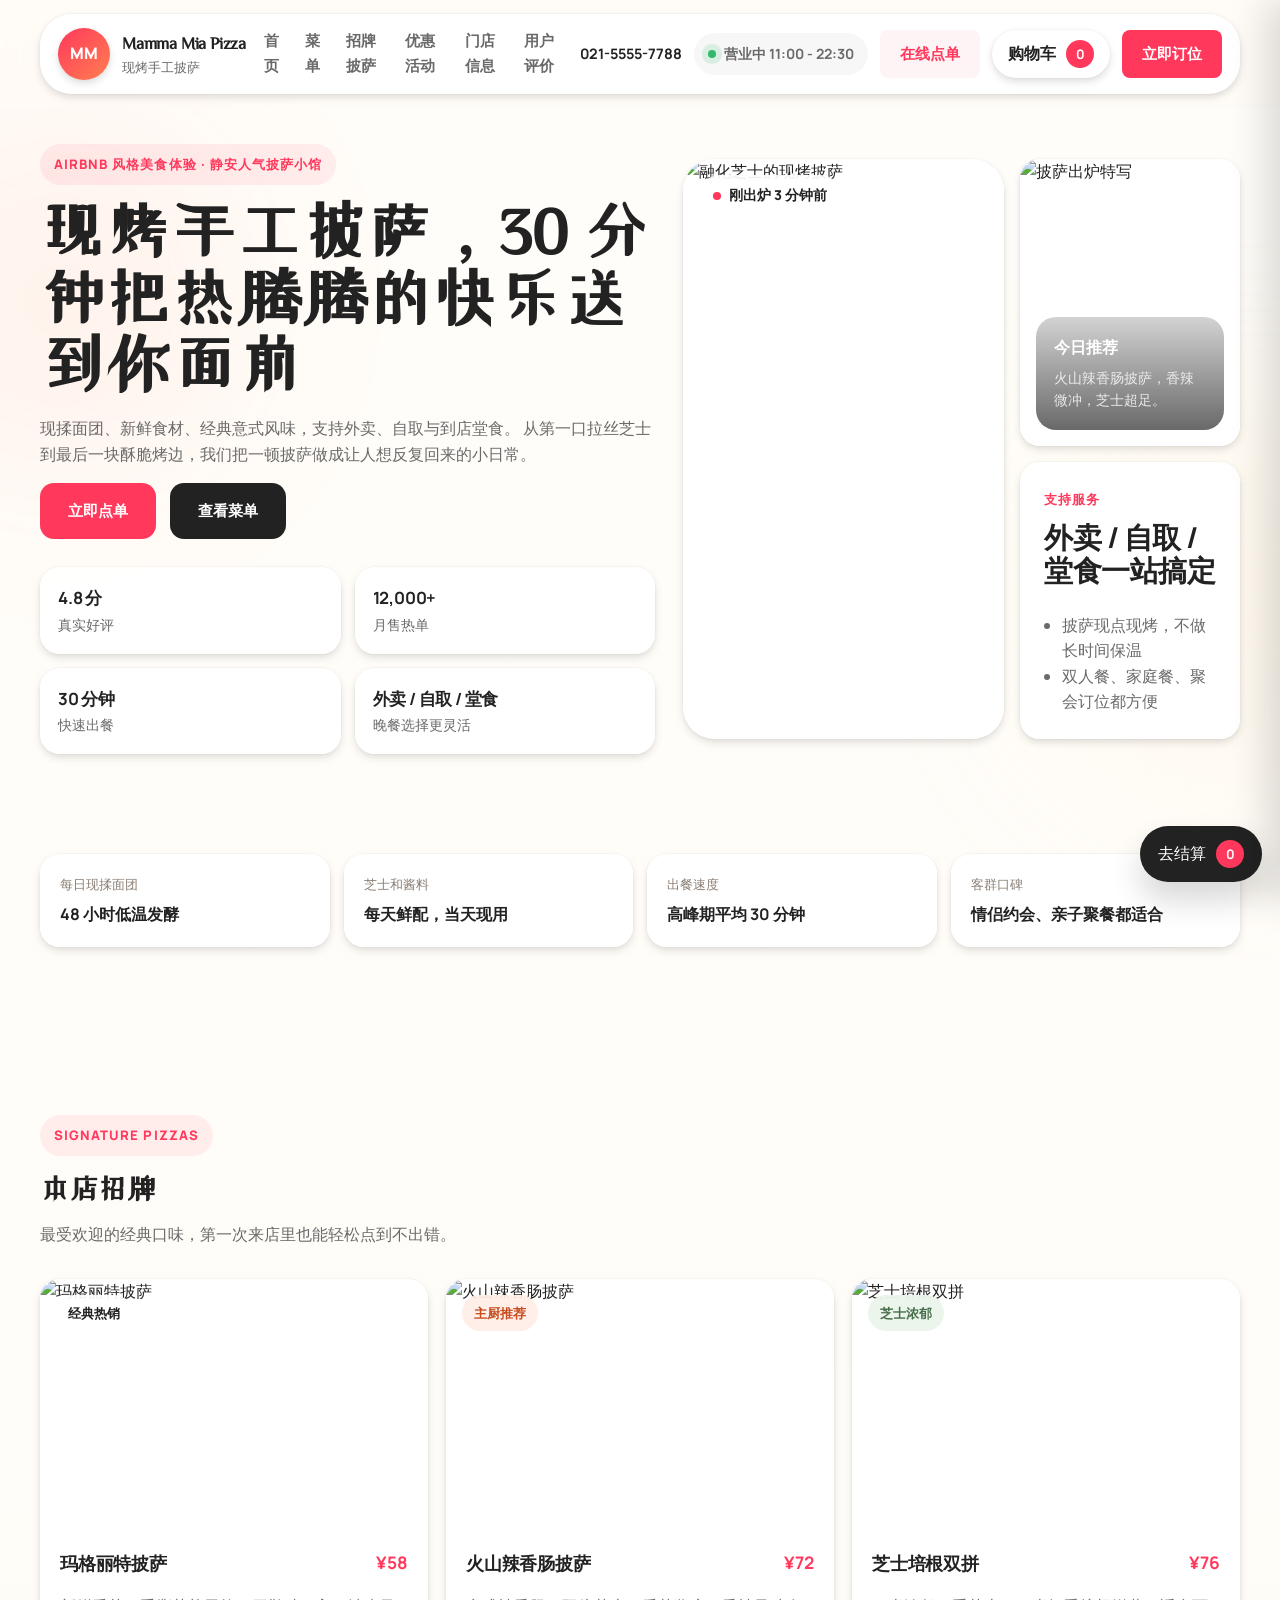
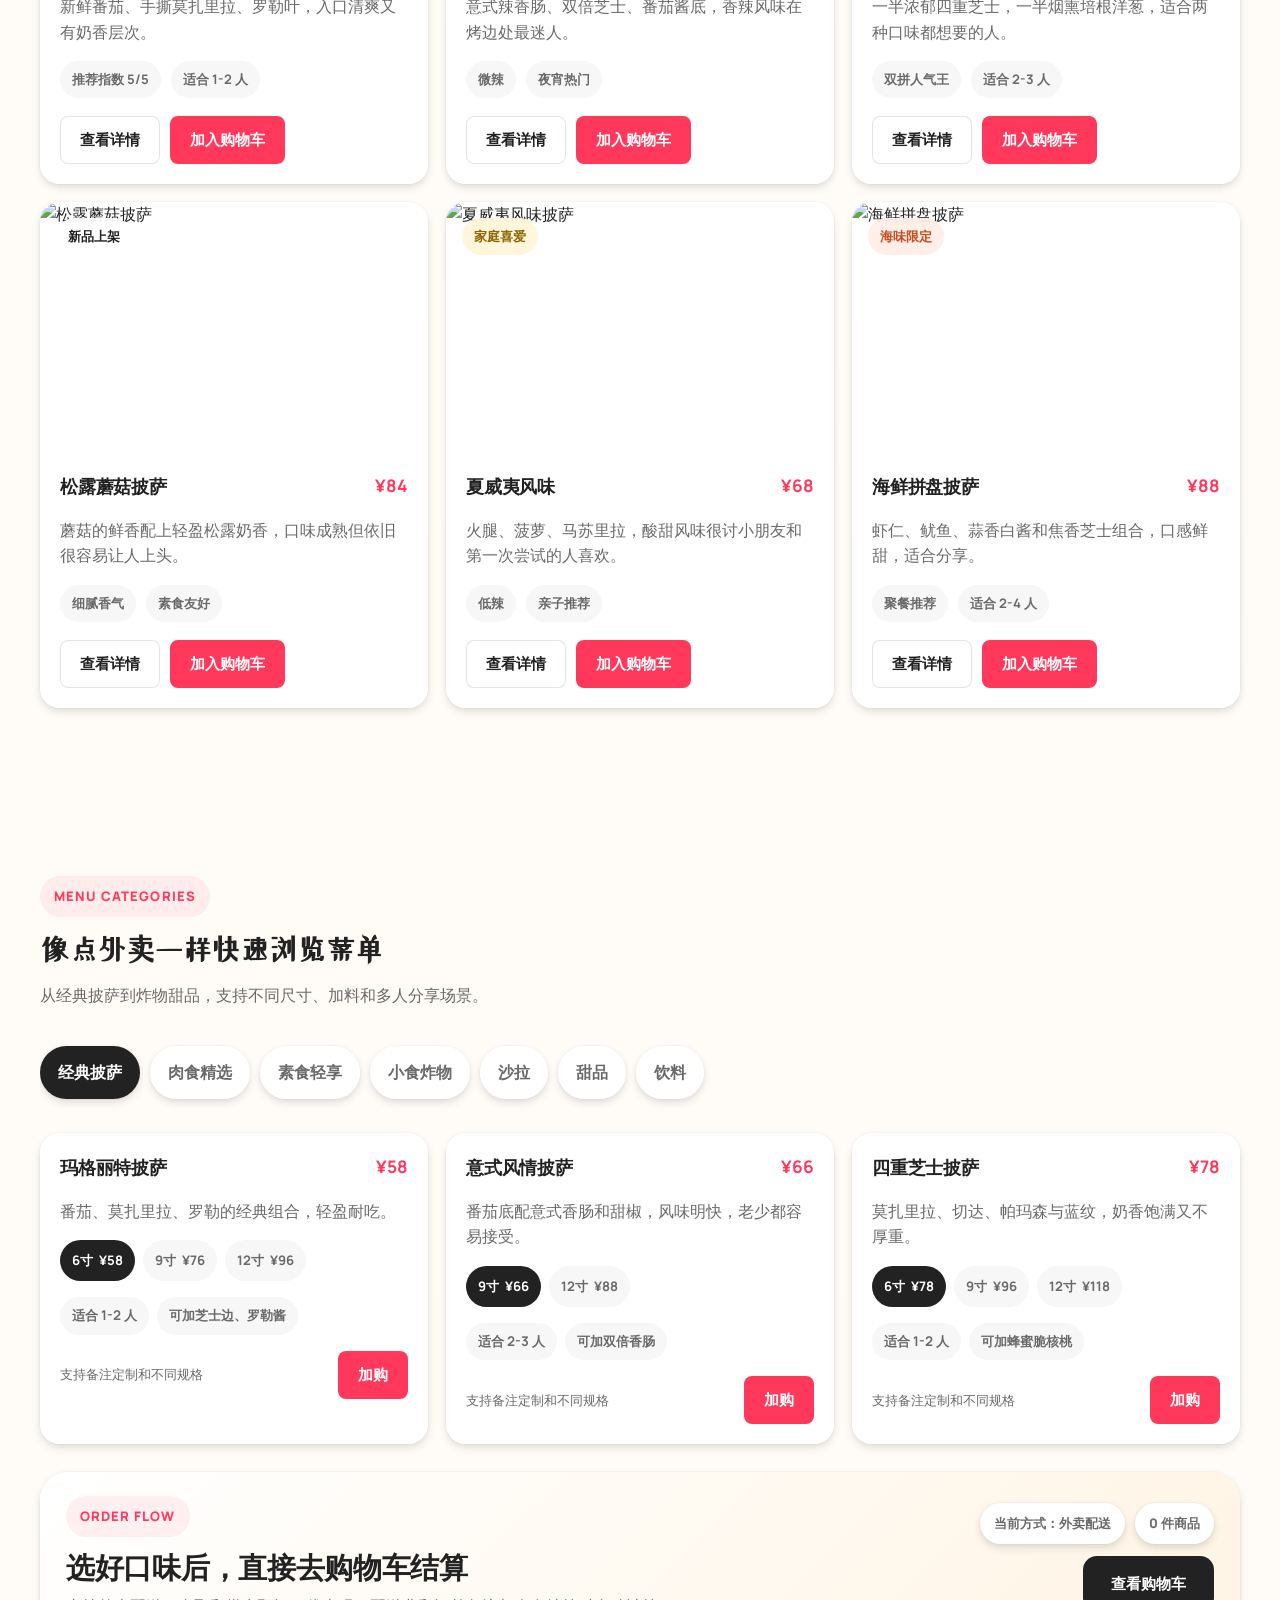
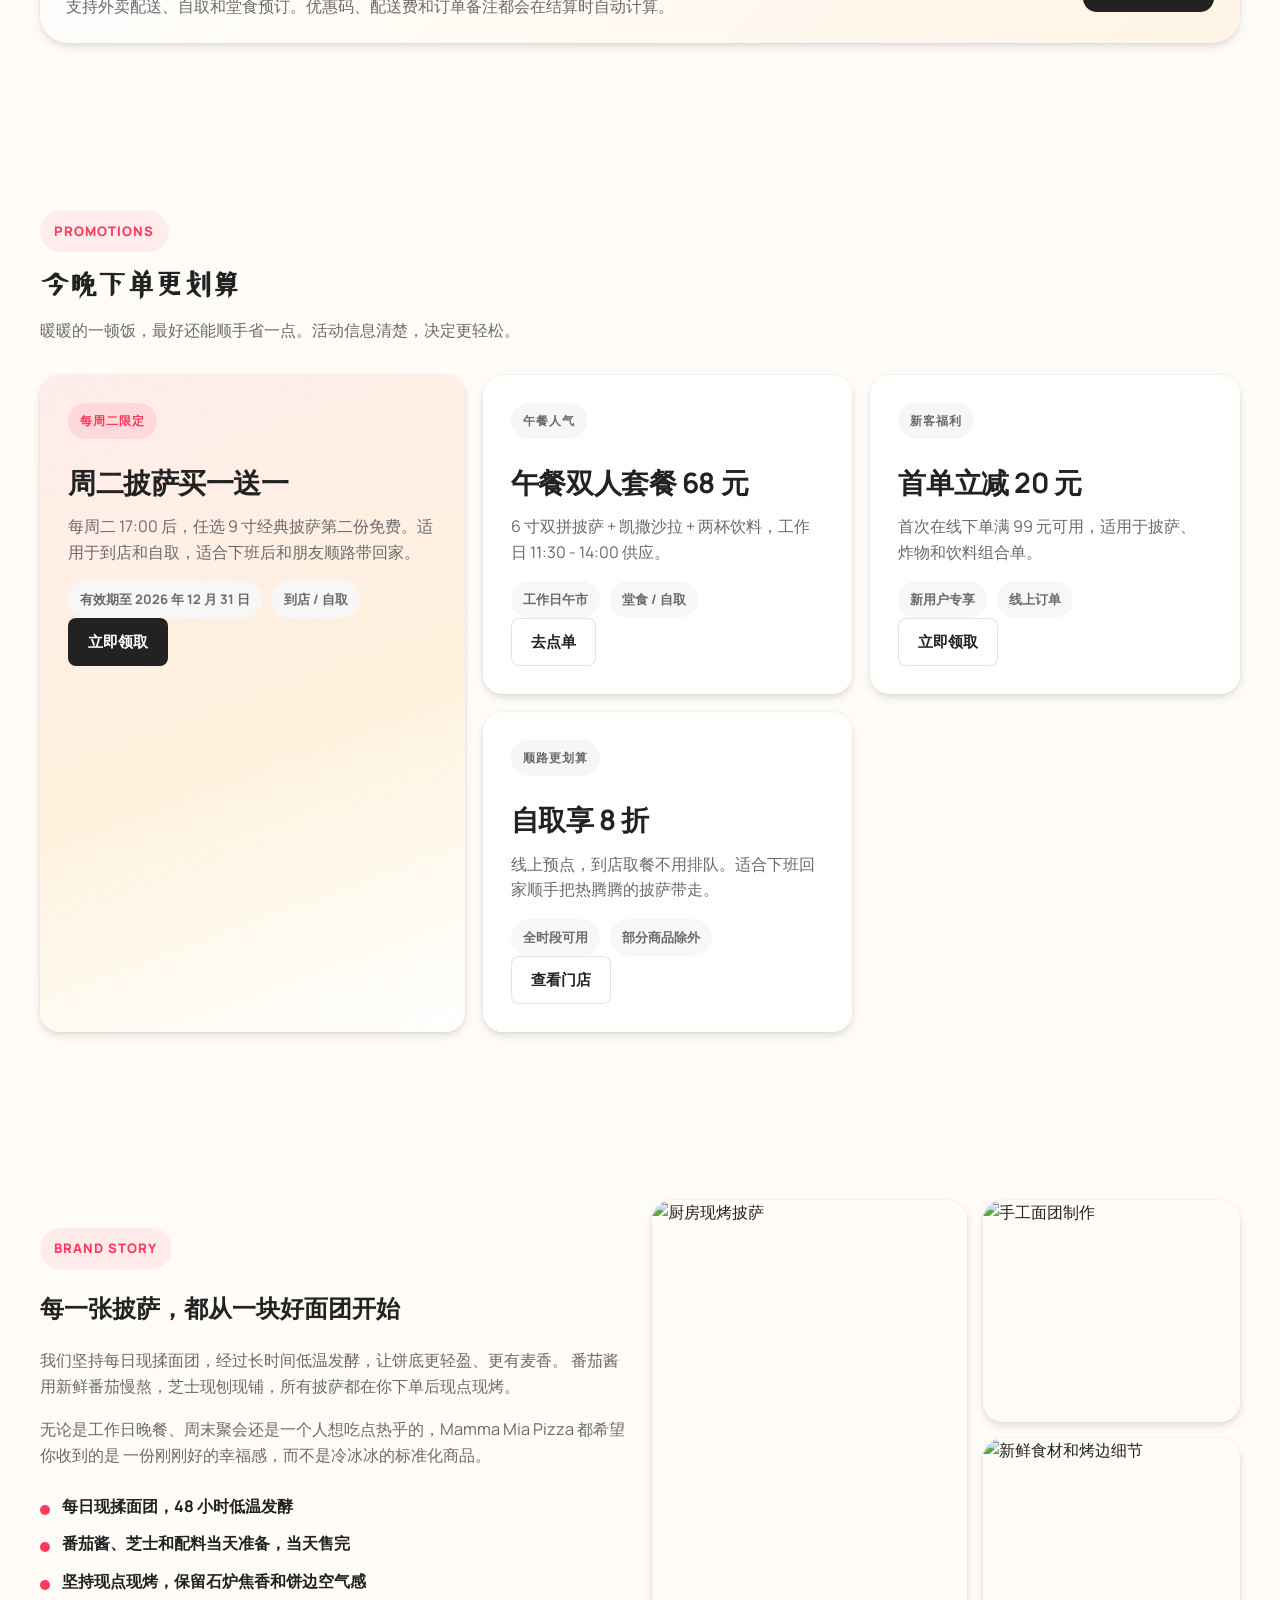
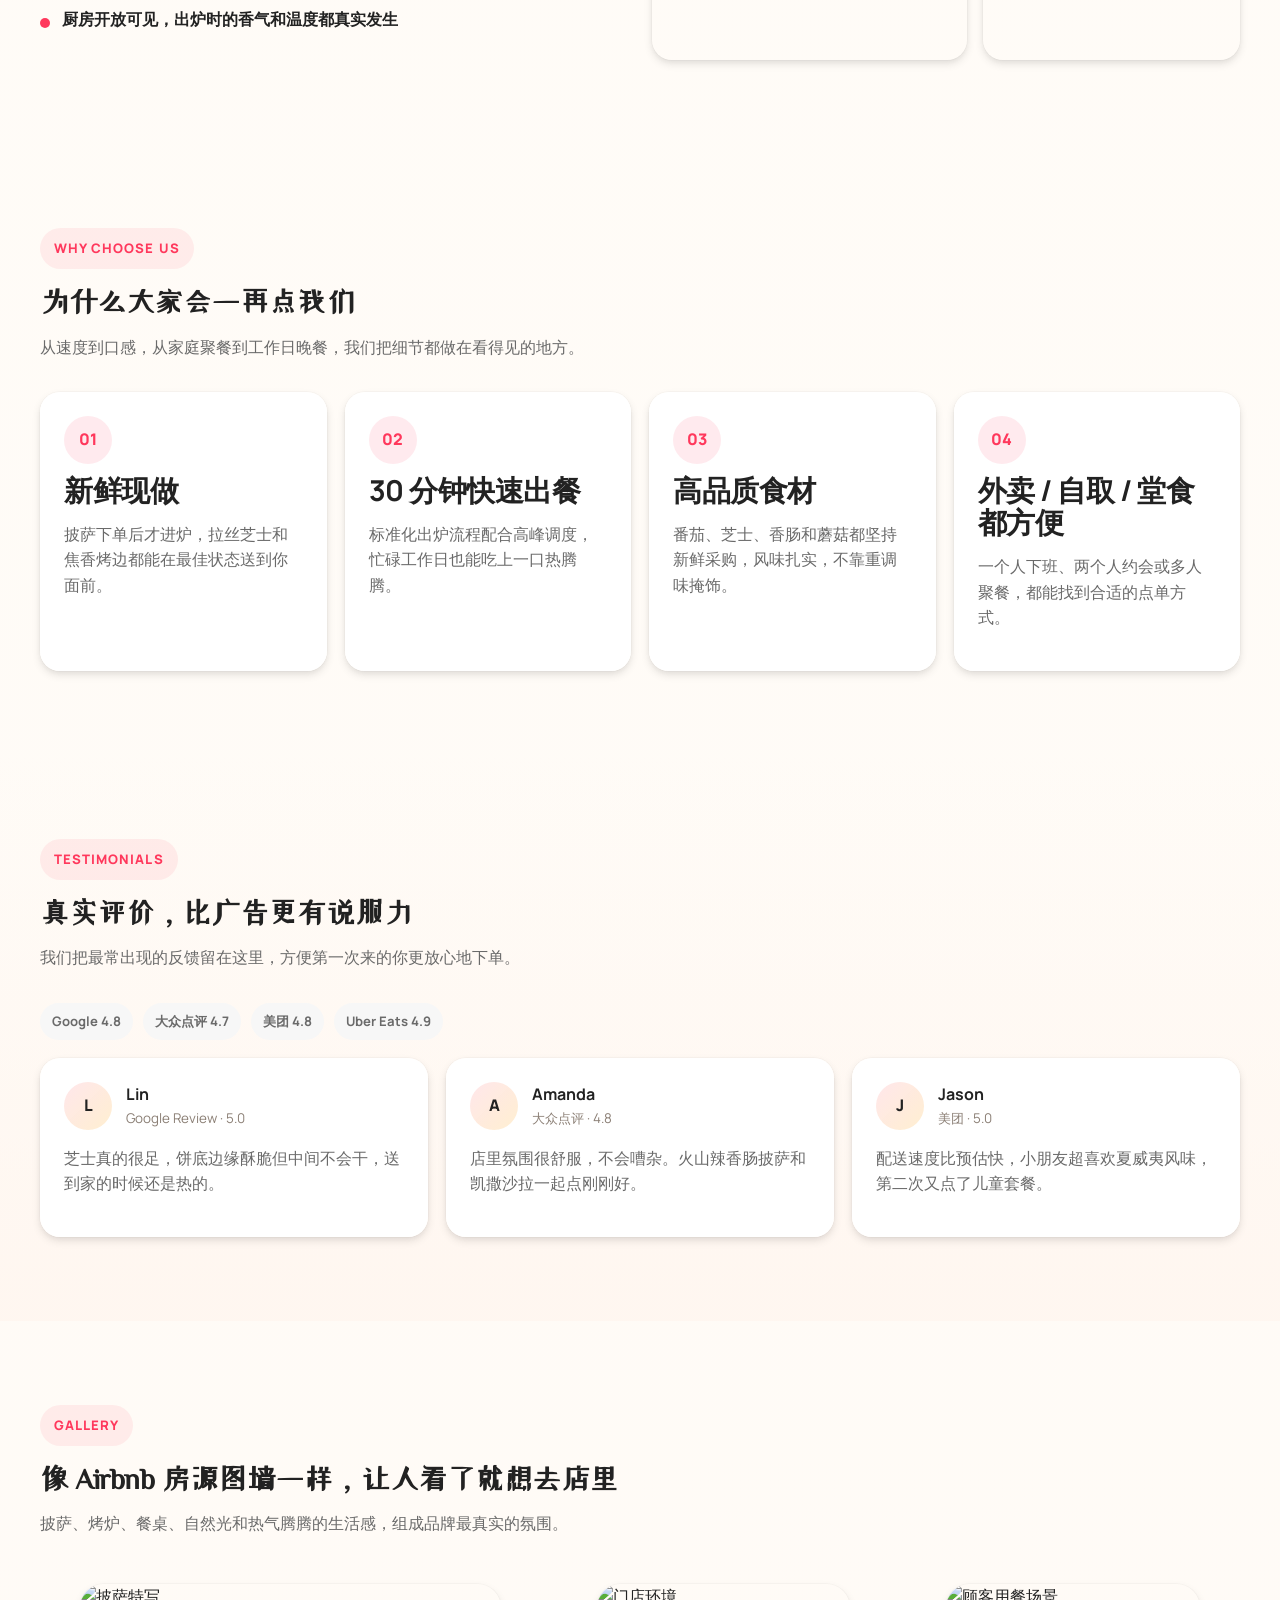
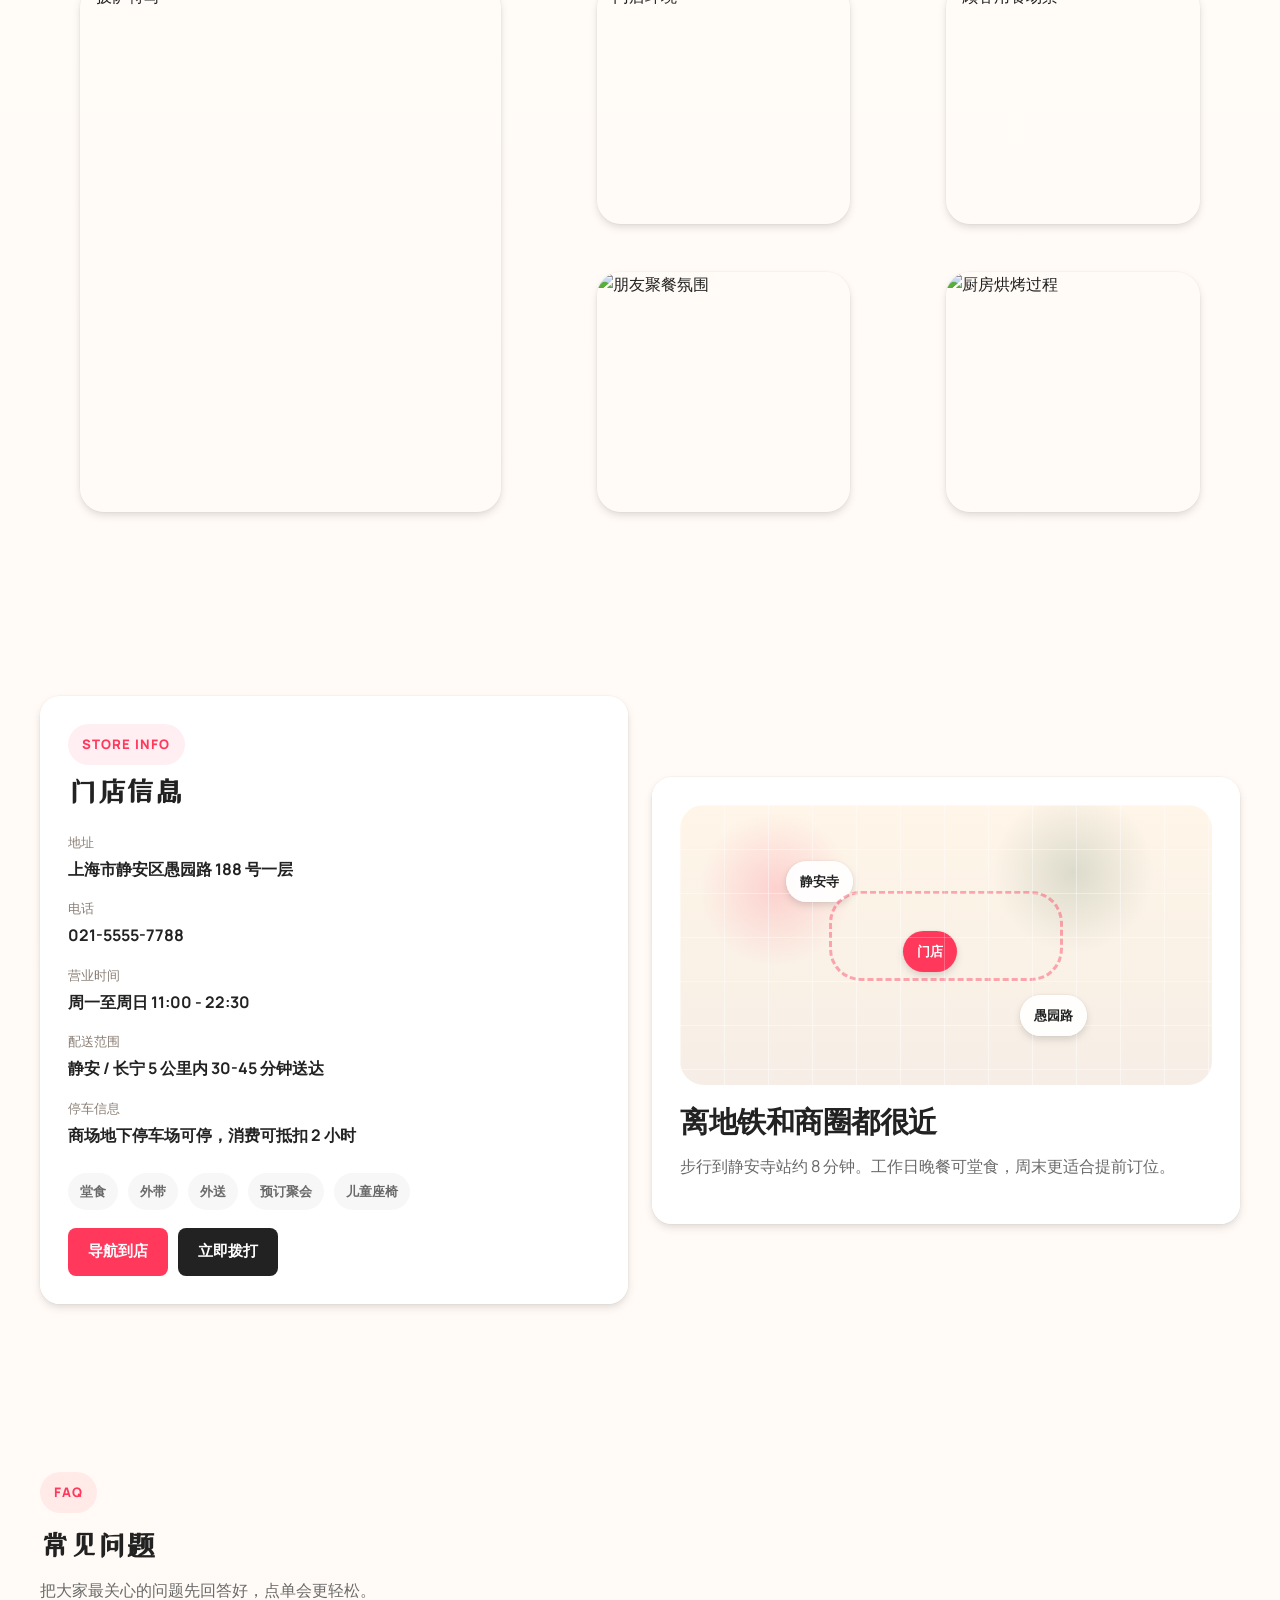
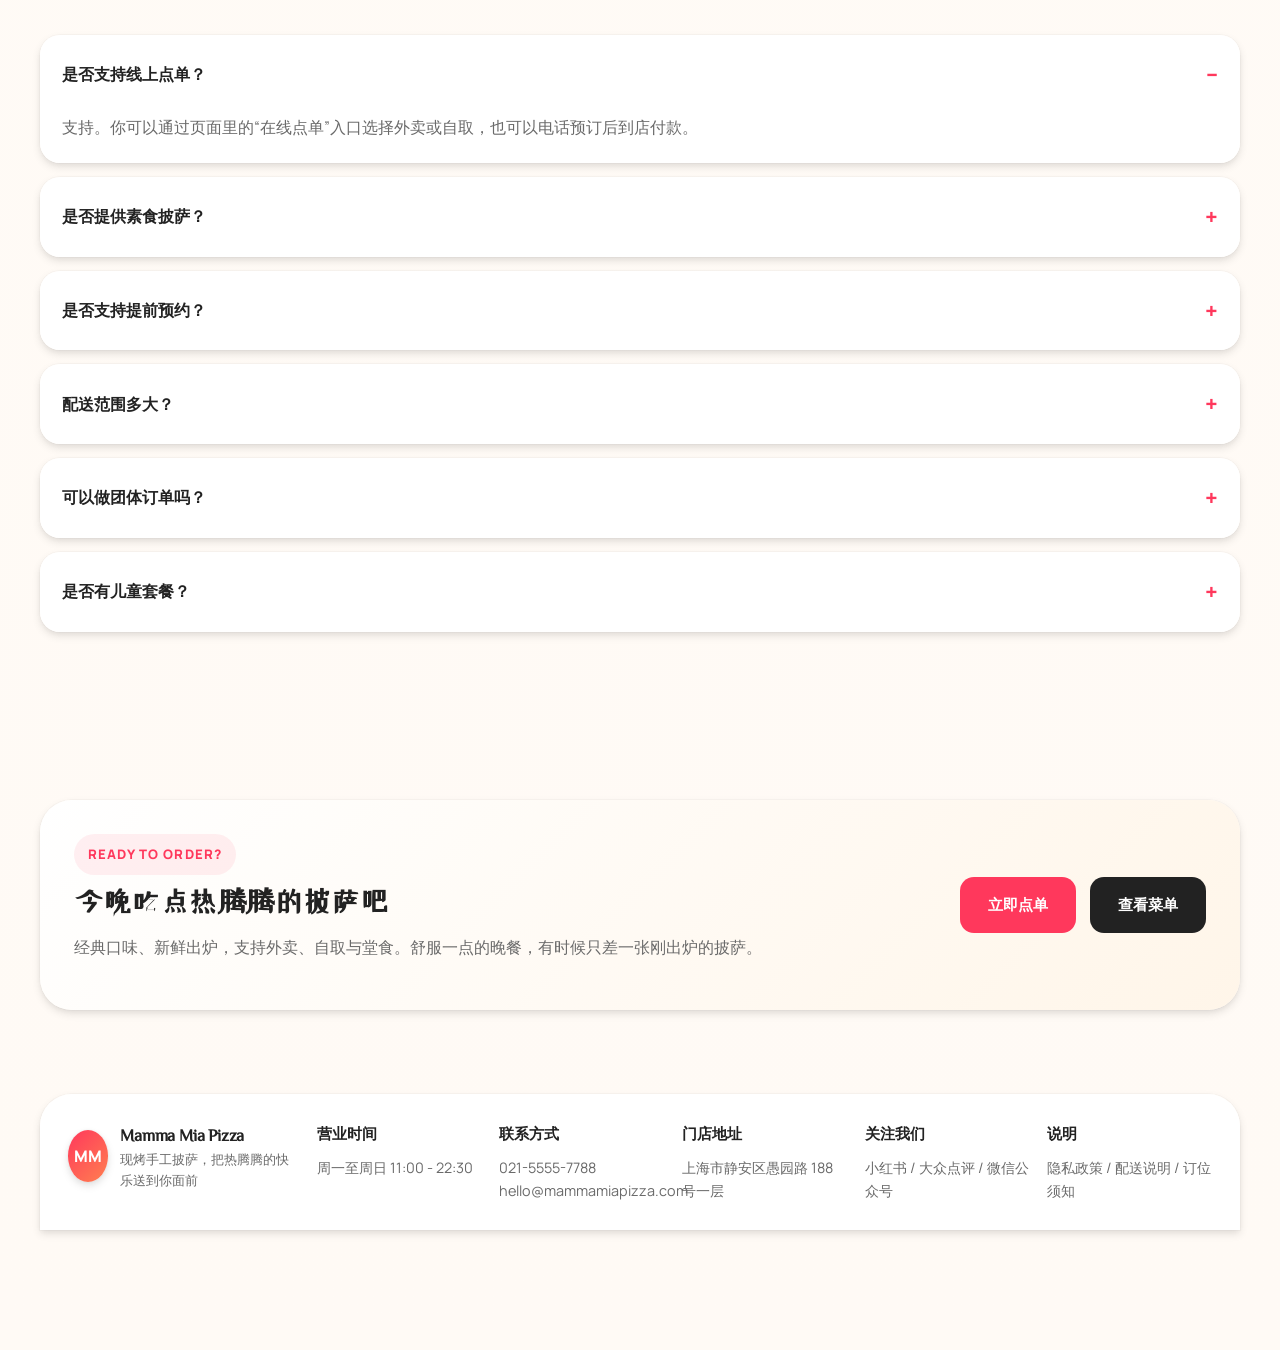
==== commit 4202a295: "Upgrade Mamma Mia Pizza with ordering flow" ====
--- a/mamma-mia-pizza/index.html
+++ b/mamma-mia-pizza/index.html
@@ -9,497 +9,30 @@
   <link rel="preconnect" href="https://fonts.googleapis.com">
   <link rel="preconnect" href="https://fonts.gstatic.com" crossorigin>
   <link href="https://fonts.googleapis.com/css2?family=Manrope:wght@400;500;600;700;800&family=ZCOOL+XiaoWei&display=swap" rel="stylesheet">
-  <style>
-    :root {
-      --bg: #fffaf5;
-      --surface: #ffffff;
-      --surface-soft: #fff3e6;
-      --text: #222222;
-      --muted: #6a6a6a;
-      --accent: #ff385c;
-      --accent-deep: #e00b41;
-      --green: #476d4b;
-      --shadow: rgba(0,0,0,0.02) 0 0 0 1px, rgba(0,0,0,0.04) 0 2px 6px, rgba(0,0,0,0.10) 0 4px 8px;
-      --radius-sm: 8px;
-      --radius-md: 14px;
-      --radius-lg: 20px;
-      --radius-xl: 32px;
-      --radius-pill: 999px;
-      --container: min(1180px, calc(100vw - 28px));
-    }
-    * { box-sizing: border-box; }
-    html { scroll-behavior: smooth; }
-    body {
-      margin: 0;
-      background: linear-gradient(180deg, #ffffff 0%, var(--bg) 100%);
-      color: var(--text);
-      font-family: "Manrope", "PingFang SC", "Hiragino Sans GB", sans-serif;
-      line-height: 1.6;
-      -webkit-font-smoothing: antialiased;
-    }
-    img { display: block; width: 100%; height: 100%; object-fit: cover; }
-    a { color: inherit; text-decoration: none; }
-    button { font: inherit; border: 0; background: none; cursor: pointer; }
-    .container { width: var(--container); margin: 0 auto; }
-    .section { padding: 78px 0; }
-    .eyebrow {
-      display: inline-flex;
-      align-items: center;
-      padding: 10px 14px;
-      border-radius: var(--radius-pill);
-      background: rgba(255,56,92,0.08);
-      color: var(--accent);
-      font-size: 12px;
-      font-weight: 800;
-      letter-spacing: 0.08em;
-      text-transform: uppercase;
-    }
-    .section-head { max-width: 720px; margin-bottom: 28px; }
-    .section-head h2, .hero-copy h1, .story-copy h2, .store-panel h2, .final-cta h2 {
-      font-family: "ZCOOL XiaoWei", "Songti SC", serif;
-      letter-spacing: -0.4px;
-    }
-    .section-head h2, .story-copy h2, .store-panel h2, .final-cta h2 {
-      margin: 14px 0 10px;
-      font-size: clamp(32px, 4vw, 46px);
-      line-height: 1.1;
-    }
-    .section-head p, .hero-copy p, .story-copy p, .store-copy p, .final-cta p, .card p { color: var(--muted); }
-    .site-header {
-      position: sticky;
-      top: 0;
-      z-index: 30;
-      padding: 14px 0;
-      backdrop-filter: blur(16px);
-      background: rgba(255,250,245,0.78);
-    }
-    .header-shell {
-      display: flex;
-      align-items: center;
-      justify-content: space-between;
-      gap: 18px;
-      padding: 14px 18px;
-      border-radius: var(--radius-xl);
-      background: rgba(255,255,255,0.92);
-      box-shadow: var(--shadow);
-    }
-    .brand {
-      display: flex;
-      align-items: center;
-      gap: 12px;
-      min-width: 0;
-    }
-    .brand-mark {
-      width: 52px;
-      height: 52px;
-      display: grid;
-      place-items: center;
-      border-radius: 50%;
-      background: linear-gradient(135deg, var(--accent), #ff8756);
-      color: #fff;
-      font-weight: 800;
-      box-shadow: var(--shadow);
-      flex: none;
-    }
-    .brand-copy { display: flex; flex-direction: column; }
-    .brand-copy strong { font-size: 17px; }
-    .brand-copy small { color: var(--muted); font-size: 13px; }
-    .nav-links {
-      display: flex;
-      align-items: center;
-      gap: 20px;
-      color: var(--muted);
-      font-weight: 600;
-      font-size: 15px;
-    }
-    .nav-links a:hover { color: var(--text); }
-    .header-actions {
-      display: flex;
-      align-items: center;
-      gap: 10px;
-      flex: none;
-    }
-    .status-pill {
-      display: inline-flex;
-      align-items: center;
-      gap: 8px;
-      padding: 10px 14px;
-      border-radius: var(--radius-pill);
-      background: #f6f6f6;
-      color: var(--muted);
-      font-size: 13px;
-      font-weight: 700;
-    }
-    .status-dot { width: 8px; height: 8px; border-radius: 50%; background: #2ab86a; }
-    .nav-toggle { display: none; width: 46px; height: 46px; border-radius: 50%; background: #f2f2f2; }
-    .nav-toggle span { display: block; width: 18px; height: 2px; margin: 4px auto; background: var(--text); }
-    .btn {
-      display: inline-flex;
-      align-items: center;
-      justify-content: center;
-      min-height: 48px;
-      padding: 0 20px;
-      border-radius: var(--radius-sm);
-      font-weight: 700;
-      transition: transform .18s ease, background .18s ease, box-shadow .18s ease;
-    }
-    .btn:hover { transform: translateY(-1px); box-shadow: rgba(0,0,0,0.08) 0 8px 24px; }
-    .btn-primary { background: var(--accent); color: #fff; }
-    .btn-primary:hover { background: var(--accent-deep); }
-    .btn-dark { background: var(--text); color: #fff; }
-    .btn-soft { background: #fff4f5; color: var(--accent); }
-    .btn-ghost { background: var(--surface); color: var(--text); box-shadow: inset 0 0 0 1px rgba(34,34,34,0.12); }
-    .hero { padding-top: 34px; }
-    .hero-grid {
-      display: grid;
-      grid-template-columns: 1.05fr .95fr;
-      gap: 24px;
-      align-items: center;
-    }
-    .hero-copy h1 {
-      margin: 14px 0 16px;
-      font-size: clamp(48px, 7vw, 78px);
-      line-height: 1.02;
-    }
-    .cta-row { display: flex; flex-wrap: wrap; gap: 12px; margin: 24px 0; }
-    .hero-metrics {
-      display: grid;
-      grid-template-columns: repeat(2, minmax(0, 1fr));
-      gap: 12px;
-      margin-top: 10px;
-    }
-    .metric {
-      padding: 18px;
-      border-radius: var(--radius-lg);
-      background: rgba(255,255,255,0.92);
-      box-shadow: var(--shadow);
-    }
-    .metric strong { display: block; font-size: 17px; }
-    .metric span { color: var(--muted); font-size: 13px; }
-    .hero-media {
-      display: grid;
-      grid-template-columns: minmax(0,1fr) 220px;
-      gap: 14px;
-    }
-    .hero-main, .hero-side, .hero-note, .card, .proof, .menu-card, .promo, .store-panel, .map-panel, .faq-item, .final-cta {
-      background: rgba(255,255,255,0.96);
-      box-shadow: var(--shadow);
-      border-radius: var(--radius-lg);
-    }
-    .hero-main, .hero-side { overflow: hidden; position: relative; }
-    .hero-main { min-height: 560px; border-radius: var(--radius-xl); }
-    .hero-side { min-height: 270px; }
-    .hero-stack { display: grid; gap: 14px; }
-    .badge {
-      position: absolute;
-      left: 16px;
-      top: 16px;
-      padding: 10px 14px;
-      border-radius: var(--radius-pill);
-      background: rgba(255,255,255,0.92);
-      font-size: 13px;
-      font-weight: 800;
-    }
-    .hero-overlay {
-      position: absolute;
-      left: 16px;
-      right: 16px;
-      bottom: 16px;
-      padding: 16px;
-      border-radius: var(--radius-lg);
-      background: linear-gradient(180deg, rgba(34,34,34,0.22), rgba(34,34,34,0.70));
-      color: #fff;
-    }
-    .hero-overlay p { margin: 6px 0 0; color: rgba(255,255,255,0.8); }
-    .hero-note { padding: 24px; }
-    .hero-note h3, .promo h3, .card h3, .menu-card h3, .faq-item summary { margin: 0; }
-    .proof-grid, .signature-grid, .menu-grid, .promo-grid, .reason-grid, .review-grid, .gallery-grid, .footer-grid {
-      display: grid;
-      gap: 16px;
-    }
-    .proof-grid { grid-template-columns: repeat(4, minmax(0,1fr)); }
-    .proof { padding: 18px; }
-    .proof span { display: block; color: #8b7f75; font-size: 13px; margin-bottom: 6px; }
-    .signature-grid { grid-template-columns: repeat(3, minmax(0,1fr)); }
-    .food-img { position: relative; height: 250px; overflow: hidden; border-radius: var(--radius-lg) var(--radius-lg) 0 0; }
-    .tag {
-      position: absolute;
-      left: 14px;
-      top: 14px;
-      padding: 8px 12px;
-      border-radius: var(--radius-pill);
-      background: rgba(255,255,255,0.92);
-      font-size: 12px;
-      font-weight: 800;
-    }
-    .card-body { padding: 18px; }
-    .title-row { display: flex; justify-content: space-between; gap: 12px; align-items: start; }
-    .price { color: var(--accent); font-weight: 800; }
-    .meta-row, .menu-tags, .promo-meta, .chips, .ratings {
-      display: flex; flex-wrap: wrap; gap: 8px; margin-top: 14px;
-    }
-    .meta-row span, .menu-tags span, .promo-meta span, .chips span, .ratings span {
-      padding: 8px 12px;
-      border-radius: var(--radius-pill);
-      background: #f6f6f6;
-      color: var(--muted);
-      font-size: 12px;
-      font-weight: 700;
-    }
-    .action-row { display: flex; flex-wrap: wrap; gap: 10px; margin-top: 16px; }
-    .menu-scroll {
-      display: grid;
-      grid-auto-flow: column;
-      grid-auto-columns: max-content;
-      gap: 10px;
-      overflow-x: auto;
-      padding-bottom: 8px;
-      scrollbar-width: none;
-    }
-    .menu-scroll::-webkit-scrollbar { display: none; }
-    .pill {
-      padding: 12px 16px;
-      border-radius: var(--radius-pill);
-      background: rgba(255,255,255,0.92);
-      box-shadow: var(--shadow);
-      font-size: 14px;
-      font-weight: 800;
-      white-space: nowrap;
-    }
-    .pill.active { background: var(--text); color: #fff; }
-    .menu-grid { grid-template-columns: repeat(3, minmax(0,1fr)); margin-top: 20px; }
-    .menu-card { padding: 20px; }
-    .menu-card footer { display: flex; align-items: center; justify-content: space-between; gap: 12px; margin-top: 16px; }
-    .menu-card small { color: var(--muted); }
-    .promo-grid { grid-template-columns: 1.2fr 1fr 1fr; }
-    .promo { padding: 24px; }
-    .promo.feature {
-      grid-row: span 2;
-      background: linear-gradient(160deg, rgba(255,56,92,0.08), rgba(255,200,92,0.18) 58%, rgba(255,255,255,0.96));
-    }
-    .promo-kicker {
-      display: inline-flex;
-      margin-bottom: 14px;
-      padding: 8px 12px;
-      border-radius: var(--radius-pill);
-      background: rgba(255,56,92,0.10);
-      color: var(--accent);
-      font-size: 12px;
-      font-weight: 900;
-      letter-spacing: 0.08em;
-      text-transform: uppercase;
-    }
-    .story-grid, .store-grid {
-      display: grid;
-      grid-template-columns: 1fr 1fr;
-      gap: 24px;
-      align-items: center;
-    }
-    .story-list { list-style: none; padding: 0; margin: 22px 0 0; display: grid; gap: 10px; }
-    .story-list li { position: relative; padding-left: 22px; font-weight: 700; }
-    .story-list li::before {
-      content: "";
-      position: absolute;
-      left: 0;
-      top: 10px;
-      width: 10px;
-      height: 10px;
-      border-radius: 50%;
-      background: var(--accent);
-    }
-    .story-media {
-      display: grid;
-      grid-template-columns: 1.1fr .9fr;
-      grid-template-rows: 1fr 1fr;
-      gap: 14px;
-    }
-    .story-media figure {
-      margin: 0;
-      min-height: 220px;
-      overflow: hidden;
-      border-radius: var(--radius-lg);
-      box-shadow: var(--shadow);
-    }
-    .story-media .tall { grid-row: span 2; min-height: 454px; }
-    .reason-grid { grid-template-columns: repeat(4, minmax(0,1fr)); }
-    .reason-number {
-      width: 48px;
-      height: 48px;
-      display: grid;
-      place-items: center;
-      border-radius: 50%;
-      background: rgba(255,56,92,0.10);
-      color: var(--accent);
-      font-weight: 900;
-      margin-bottom: 14px;
-    }
-    .review-grid { grid-template-columns: repeat(3, minmax(0,1fr)); }
-    .review-head { display: flex; align-items: center; gap: 12px; margin-bottom: 12px; }
-    .avatar {
-      width: 46px;
-      height: 46px;
-      display: grid;
-      place-items: center;
-      border-radius: 50%;
-      background: linear-gradient(135deg, rgba(255,56,92,0.14), rgba(255,199,102,0.28));
-      font-weight: 900;
-    }
-    .review-head span { display: block; color: #8b7f75; font-size: 13px; }
-    .gallery-grid { grid-template-columns: 1.2fr .8fr .8fr; }
-    .gallery-grid figure {
-      margin: 0;
-      min-height: 240px;
-      overflow: hidden;
-      border-radius: 24px;
-      box-shadow: var(--shadow);
-    }
-    .gallery-grid .large { grid-row: span 2; min-height: 496px; }
-    .store-panel, .map-panel { padding: 26px; }
-    .store-list { display: grid; gap: 14px; margin: 22px 0; }
-    .store-list span { display: block; color: #8b7f75; font-size: 12px; margin-bottom: 4px; }
-    .map-surface {
-      position: relative;
-      min-height: 280px;
-      border-radius: 24px;
-      overflow: hidden;
-      background:
-        radial-gradient(circle at 18% 30%, rgba(255,56,92,0.18), transparent 16%),
-        radial-gradient(circle at 74% 24%, rgba(71,109,75,0.18), transparent 18%),
-        linear-gradient(180deg, #fff4e7 0%, #f6eee5 100%);
-    }
-    .map-surface::before {
-      content: "";
-      position: absolute;
-      inset: 0;
-      background-image: linear-gradient(90deg, rgba(255,255,255,0.45) 1px, transparent 1px), linear-gradient(rgba(255,255,255,0.45) 1px, transparent 1px);
-      background-size: 42px 42px;
-      opacity: .7;
-    }
-    .pin {
-      position: absolute;
-      padding: 10px 14px;
-      border-radius: var(--radius-pill);
-      box-shadow: var(--shadow);
-      font-size: 12px;
-      font-weight: 800;
-    }
-    .pin.main { top: 45%; left: 42%; background: var(--accent); color: #fff; }
-    .pin.small { background: rgba(255,255,255,0.94); }
-    .pin.one { top: 20%; left: 20%; }
-    .pin.two { top: 68%; left: 64%; }
-    .route::before {
-      content: "";
-      position: absolute;
-      top: 31%; left: 28%; width: 44%; height: 32%;
-      border: 3px dashed rgba(255,56,92,0.42);
-      border-radius: 32px;
-    }
-    .faq-list { display: grid; gap: 12px; }
-    .faq-item { padding: 0 22px; }
-    .faq-item summary {
-      list-style: none;
-      cursor: pointer;
-      padding: 22px 0;
-      font-size: 16px;
-      font-weight: 800;
-      display: flex;
-      align-items: center;
-      justify-content: space-between;
-      gap: 12px;
-    }
-    .faq-item summary::-webkit-details-marker { display: none; }
-    .faq-item summary::after { content: "+"; color: var(--accent); font-size: 24px; }
-    .faq-item[open] summary::after { content: "−"; }
-    .faq-item p { margin: 0 0 22px; color: var(--muted); }
-    .final-cta {
-      display: flex;
-      align-items: center;
-      justify-content: space-between;
-      gap: 24px;
-      padding: 34px;
-      background: linear-gradient(135deg, rgba(255,255,255,0.98), rgba(255,244,229,0.98));
-      border-radius: var(--radius-xl);
-    }
-    .site-footer { padding: 0 0 112px; }
-    .footer-grid {
-      grid-template-columns: 1.4fr repeat(5, minmax(0,1fr));
-      padding: 28px;
-      border-radius: 32px 32px 0 0;
-      background: rgba(255,255,255,0.96);
-      box-shadow: var(--shadow);
-    }
-    .footer-grid h3 { margin: 0 0 10px; font-size: 15px; }
-    .footer-grid p { margin: 0; color: var(--muted); font-size: 14px; }
-    .mobile-bar {
-      position: fixed;
-      left: 50%; bottom: 12px;
-      transform: translateX(-50%);
-      width: min(calc(100vw - 20px), 420px);
-      display: none;
-      gap: 10px;
-      padding: 10px;
-      border-radius: 20px;
-      background: rgba(255,255,255,0.94);
-      box-shadow: var(--shadow);
-      z-index: 40;
-    }
-    .mobile-bar .btn { flex: 1 1 0; }
-    @media (max-width: 1160px) {
-      .hero-grid, .story-grid, .store-grid { grid-template-columns: 1fr; }
-      .proof-grid, .signature-grid, .menu-grid, .reason-grid, .review-grid, .gallery-grid, .footer-grid { grid-template-columns: repeat(2, minmax(0,1fr)); }
-      .promo-grid { grid-template-columns: repeat(2, minmax(0,1fr)); }
-      .promo.feature { grid-row: span 1; grid-column: span 2; }
-      .gallery-grid .large { grid-row: span 1; min-height: 280px; }
-      .footer-grid { grid-template-columns: repeat(3, minmax(0,1fr)); }
-    }
-    @media (max-width: 860px) {
-      .section { padding: 64px 0; }
-      .nav-toggle { display: inline-block; }
-      .nav-links {
-        position: absolute;
-        left: 14px; right: 14px; top: calc(100% + 10px);
-        display: none;
-        flex-direction: column;
-        align-items: flex-start;
-        gap: 12px;
-        padding: 18px;
-        border-radius: 24px;
-        background: rgba(255,255,255,0.98);
-        box-shadow: var(--shadow);
-      }
-      .nav-links.open { display: flex; }
-      .header-actions { display: none; }
-      .hero-copy h1 { font-size: clamp(42px, 13vw, 60px); }
-      .hero-media { grid-template-columns: 1fr; }
-      .hero-main { min-height: 420px; }
-      .proof-grid, .signature-grid, .menu-grid, .promo-grid, .reason-grid, .review-grid, .gallery-grid, .footer-grid { grid-template-columns: 1fr; }
-      .story-media { grid-template-columns: 1fr; grid-template-rows: auto; }
-      .story-media .tall { min-height: 300px; }
-      .final-cta { flex-direction: column; align-items: flex-start; }
-      .mobile-bar { display: flex; }
-      .site-footer { padding-bottom: 104px; }
-    }
-    @media (max-width: 560px) {
-      .header-shell, .promo, .store-panel, .map-panel, .final-cta, .footer-grid { padding: 18px; }
-      .hero-metrics { grid-template-columns: 1fr; }
-      .cta-row, .action-row, .menu-card footer { flex-direction: column; align-items: stretch; }
-    }
-  </style>
+  <link rel="stylesheet" href="./styles.css">
+  <script src="./script.js" defer></script>
 </head>
-<body>
-  <header class="site-header">
+<body id="top">
+  <div class="page-glow glow-left" aria-hidden="true"></div>
+  <div class="page-glow glow-right" aria-hidden="true"></div>
+
+  <header class="site-header" data-header>
     <div class="container header-shell">
-      <a class="brand" href="#top">
+      <a class="brand" href="#top" aria-label="Mamma Mia Pizza 首页">
         <span class="brand-mark">MM</span>
         <span class="brand-copy">
           <strong>Mamma Mia Pizza</strong>
           <small>现烤手工披萨</small>
         </span>
       </a>
-      <button class="nav-toggle" type="button" id="navToggle" aria-expanded="false" aria-controls="navLinks">
-        <span></span><span></span><span></span>
+
+      <button class="nav-toggle" type="button" aria-expanded="false" aria-controls="site-nav" data-nav-toggle>
+        <span></span>
+        <span></span>
+        <span></span>
       </button>
-      <nav class="nav-links" id="navLinks">
+
+      <nav class="site-nav" id="site-nav" data-nav>
         <a href="#top">首页</a>
         <a href="#menu">菜单</a>
         <a href="#signature">招牌披萨</a>
@@ -507,180 +40,358 @@
         <a href="#store-info">门店信息</a>
         <a href="#reviews">用户评价</a>
       </nav>
+
       <div class="header-actions">
-        <span class="status-pill"><i class="status-dot"></i>营业中 11:00 - 22:30</span>
-        <a class="btn btn-soft" href="#menu">在线点单</a>
+        <a class="mini-link" href="tel:021-5555-7788">021-5555-7788</a>
+        <span class="status-pill"><i></i>营业中 11:00 - 22:30</span>
+        <button class="btn btn-secondary" type="button" data-open-cart>在线点单</button>
+        <button class="cart-pill" type="button" data-open-cart aria-label="打开购物车">
+          <span>购物车</span>
+          <strong data-cart-count>0</strong>
+        </button>
         <a class="btn btn-primary" href="#store-info">立即订位</a>
       </div>
     </div>
   </header>
 
-  <main id="top">
-    <section class="section hero">
+  <main>
+    <section class="hero section">
       <div class="container hero-grid">
-        <div class="hero-copy">
+        <div class="hero-copy reveal">
           <span class="eyebrow">Airbnb 风格美食体验 · 静安人气披萨小馆</span>
           <h1>现烤手工披萨，30 分钟把热腾腾的快乐送到你面前</h1>
-          <p>现揉面团、新鲜食材、经典意式风味，支持外卖、自取与到店堂食。我们把每一张披萨做得更像一顿值得期待的晚餐，而不是冷冰冰的标准商品。</p>
+          <p class="hero-lead">
+            现揉面团、新鲜食材、经典意式风味，支持外卖、自取与到店堂食。
+            从第一口拉丝芝士到最后一块酥脆烤边，我们把一顿披萨做成让人想反复回来的小日常。
+          </p>
           <div class="cta-row">
-            <a class="btn btn-primary" href="#menu">立即点单</a>
-            <a class="btn btn-dark" href="#signature">查看菜单</a>
+            <button class="btn btn-primary btn-large" type="button" data-open-cart>立即点单</button>
+            <a class="btn btn-dark btn-large" href="#signature">查看菜单</a>
           </div>
           <div class="hero-metrics">
-            <div class="metric"><strong>4.8 分</strong><span>真实好评</span></div>
-            <div class="metric"><strong>12,000+</strong><span>月售热单</span></div>
-            <div class="metric"><strong>30 分钟</strong><span>快速出餐</span></div>
-            <div class="metric"><strong>外卖 / 自取 / 堂食</strong><span>晚餐选择更灵活</span></div>
-          </div>
-        </div>
-        <div class="hero-media">
-          <article class="hero-main">
+            <div class="metric-chip">
+              <strong>4.8 分</strong>
+              <span>真实好评</span>
+            </div>
+            <div class="metric-chip">
+              <strong>12,000+</strong>
+              <span>月售热单</span>
+            </div>
+            <div class="metric-chip">
+              <strong>30 分钟</strong>
+              <span>快速出餐</span>
+            </div>
+            <div class="metric-chip">
+              <strong>外卖 / 自取 / 堂食</strong>
+              <span>晚餐选择更灵活</span>
+            </div>
+          </div>
+        </div>
+
+        <div class="hero-media reveal">
+          <article class="hero-card hero-card-main">
             <img src="https://images.unsplash.com/photo-1513104890138-7c749659a591?auto=format&fit=crop&w=1200&q=80" alt="融化芝士的现烤披萨">
-            <div class="badge">刚出炉 3 分钟前</div>
-          </article>
-          <div class="hero-stack">
-            <article class="hero-side">
+            <div class="image-badge">
+              <span class="badge-dot"></span>
+              刚出炉 3 分钟前
+            </div>
+          </article>
+
+          <div class="hero-side-stack">
+            <article class="hero-card hero-card-side">
               <img src="https://images.unsplash.com/photo-1506354666786-959d6d497f1a?auto=format&fit=crop&w=900&q=80" alt="披萨出炉特写">
-              <div class="hero-overlay">
+              <div class="overlay-note">
                 <strong>今日推荐</strong>
                 <p>火山辣香肠披萨，香辣微冲，芝士超足。</p>
               </div>
             </article>
-            <article class="hero-note">
-              <span class="eyebrow">支持服务</span>
-              <h3 style="margin-top:14px;font-size:28px;line-height:1.15;">外卖 / 自取 / 堂食一站搞定</h3>
-              <p style="margin-bottom:0;">披萨现点现烤，不做长时间保温。双人餐、家庭餐、聚会订位都方便。</p>
+
+            <article class="hero-fact-card">
+              <div>
+                <span class="fact-kicker">支持服务</span>
+                <h3>外卖 / 自取 / 堂食一站搞定</h3>
+              </div>
+              <ul>
+                <li>披萨现点现烤，不做长时间保温</li>
+                <li>双人餐、家庭餐、聚会订位都方便</li>
+              </ul>
             </article>
           </div>
         </div>
       </div>
     </section>
 
-    <section class="section" style="padding-top:12px;">
+    <section class="section proof-strip">
       <div class="container proof-grid">
-        <article class="proof"><span>每日现揉面团</span><strong>48 小时低温发酵</strong></article>
-        <article class="proof"><span>芝士和酱料</span><strong>每天鲜配，当天现用</strong></article>
-        <article class="proof"><span>出餐速度</span><strong>高峰期平均 30 分钟</strong></article>
-        <article class="proof"><span>客群口碑</span><strong>约会、亲子、聚餐都适合</strong></article>
+        <div class="proof-item reveal">
+          <span>每日现揉面团</span>
+          <strong>48 小时低温发酵</strong>
+        </div>
+        <div class="proof-item reveal">
+          <span>芝士和酱料</span>
+          <strong>每天鲜配，当天现用</strong>
+        </div>
+        <div class="proof-item reveal">
+          <span>出餐速度</span>
+          <strong>高峰期平均 30 分钟</strong>
+        </div>
+        <div class="proof-item reveal">
+          <span>客群口碑</span>
+          <strong>情侣约会、亲子聚餐都适合</strong>
+        </div>
       </div>
     </section>
 
     <section class="section" id="signature">
       <div class="container">
-        <div class="section-head">
+        <div class="section-heading reveal">
           <span class="eyebrow">Signature Pizzas</span>
           <h2>本店招牌</h2>
           <p>最受欢迎的经典口味，第一次来店里也能轻松点到不出错。</p>
         </div>
+
         <div class="signature-grid">
-          <article class="card">
-            <div class="food-img"><img src="https://images.unsplash.com/photo-1604382355076-af4b0eb60143?auto=format&fit=crop&w=900&q=80" alt="玛格丽特披萨"><span class="tag">经典热销</span></div>
-            <div class="card-body">
-              <div class="title-row"><h3>玛格丽特披萨</h3><span class="price">¥58</span></div>
+          <article class="food-card reveal">
+            <div class="food-image-wrap">
+              <img src="https://images.unsplash.com/photo-1604382355076-af4b0eb60143?auto=format&fit=crop&w=900&q=80" alt="玛格丽特披萨">
+              <span class="food-tag">经典热销</span>
+            </div>
+            <div class="food-body">
+              <div class="food-title-row">
+                <h3>玛格丽特披萨</h3>
+                <strong>¥58</strong>
+              </div>
               <p>新鲜番茄、手撕莫扎里拉、罗勒叶，入口清爽又有奶香层次。</p>
-              <div class="meta-row"><span>推荐指数 5/5</span><span>适合 1-2 人</span></div>
-              <div class="action-row"><a class="btn btn-ghost" href="#menu">查看详情</a><a class="btn btn-primary" href="#menu">加入购物车</a></div>
-            </div>
-          </article>
-          <article class="card">
-            <div class="food-img"><img src="https://images.unsplash.com/photo-1628840042765-356cda07504e?auto=format&fit=crop&w=900&q=80" alt="火山辣香肠披萨"><span class="tag">主厨推荐</span></div>
-            <div class="card-body">
-              <div class="title-row"><h3>火山辣香肠披萨</h3><span class="price">¥72</span></div>
+              <div class="food-meta">
+                <span>推荐指数 5/5</span>
+                <span>适合 1-2 人</span>
+              </div>
+              <div class="food-actions">
+                <a class="btn btn-ghost" href="#menu">查看详情</a>
+                <button class="btn btn-primary" type="button" data-add-product data-product-id="margherita">加入购物车</button>
+              </div>
+            </div>
+          </article>
+
+          <article class="food-card reveal">
+            <div class="food-image-wrap">
+              <img src="https://images.unsplash.com/photo-1628840042765-356cda07504e?auto=format&fit=crop&w=900&q=80" alt="火山辣香肠披萨">
+              <span class="food-tag tag-warm">主厨推荐</span>
+            </div>
+            <div class="food-body">
+              <div class="food-title-row">
+                <h3>火山辣香肠披萨</h3>
+                <strong>¥72</strong>
+              </div>
               <p>意式辣香肠、双倍芝士、番茄酱底，香辣风味在烤边处最迷人。</p>
-              <div class="meta-row"><span>微辣</span><span>夜宵热门</span></div>
-              <div class="action-row"><a class="btn btn-ghost" href="#menu">查看详情</a><a class="btn btn-primary" href="#menu">加入购物车</a></div>
-            </div>
-          </article>
-          <article class="card">
-            <div class="food-img"><img src="https://images.unsplash.com/photo-1534308983496-4fabb1a015ee?auto=format&fit=crop&w=900&q=80" alt="芝士培根双拼"><span class="tag">芝士浓郁</span></div>
-            <div class="card-body">
-              <div class="title-row"><h3>芝士培根双拼</h3><span class="price">¥76</span></div>
+              <div class="food-meta">
+                <span>微辣</span>
+                <span>夜宵热门</span>
+              </div>
+              <div class="food-actions">
+                <a class="btn btn-ghost" href="#menu">查看详情</a>
+                <button class="btn btn-primary" type="button" data-add-product data-product-id="volcano-sausage">加入购物车</button>
+              </div>
+            </div>
+          </article>
+
+          <article class="food-card reveal">
+            <div class="food-image-wrap">
+              <img src="https://images.unsplash.com/photo-1534308983496-4fabb1a015ee?auto=format&fit=crop&w=900&q=80" alt="芝士培根双拼">
+              <span class="food-tag tag-green">芝士浓郁</span>
+            </div>
+            <div class="food-body">
+              <div class="food-title-row">
+                <h3>芝士培根双拼</h3>
+                <strong>¥76</strong>
+              </div>
               <p>一半浓郁四重芝士，一半烟熏培根洋葱，适合两种口味都想要的人。</p>
-              <div class="meta-row"><span>双拼人气王</span><span>适合 2-3 人</span></div>
-              <div class="action-row"><a class="btn btn-ghost" href="#menu">查看详情</a><a class="btn btn-primary" href="#menu">加入购物车</a></div>
-            </div>
-          </article>
-          <article class="card">
-            <div class="food-img"><img src="https://images.unsplash.com/photo-1498837167922-ddd27525d352?auto=format&fit=crop&w=900&q=80" alt="松露蘑菇披萨"><span class="tag">新品上架</span></div>
-            <div class="card-body">
-              <div class="title-row"><h3>松露蘑菇披萨</h3><span class="price">¥84</span></div>
-              <p>蘑菇鲜香配上轻盈松露奶香，口味成熟但依旧很容易让人上头。</p>
-              <div class="meta-row"><span>素食友好</span><span>细腻香气</span></div>
-              <div class="action-row"><a class="btn btn-ghost" href="#menu">查看详情</a><a class="btn btn-primary" href="#menu">加入购物车</a></div>
-            </div>
-          </article>
-          <article class="card">
-            <div class="food-img"><img src="https://images.unsplash.com/photo-1565299624946-b28f40a0ae38?auto=format&fit=crop&w=900&q=80" alt="夏威夷风味披萨"><span class="tag">家庭喜爱</span></div>
-            <div class="card-body">
-              <div class="title-row"><h3>夏威夷风味</h3><span class="price">¥68</span></div>
+              <div class="food-meta">
+                <span>双拼人气王</span>
+                <span>适合 2-3 人</span>
+              </div>
+              <div class="food-actions">
+                <a class="btn btn-ghost" href="#menu">查看详情</a>
+                <button class="btn btn-primary" type="button" data-add-product data-product-id="cheese-bacon-half">加入购物车</button>
+              </div>
+            </div>
+          </article>
+
+          <article class="food-card reveal">
+            <div class="food-image-wrap">
+              <img src="https://images.unsplash.com/photo-1498837167922-ddd27525d352?auto=format&fit=crop&w=900&q=80" alt="松露蘑菇披萨">
+              <span class="food-tag">新品上架</span>
+            </div>
+            <div class="food-body">
+              <div class="food-title-row">
+                <h3>松露蘑菇披萨</h3>
+                <strong>¥84</strong>
+              </div>
+              <p>蘑菇的鲜香配上轻盈松露奶香，口味成熟但依旧很容易让人上头。</p>
+              <div class="food-meta">
+                <span>细腻香气</span>
+                <span>素食友好</span>
+              </div>
+              <div class="food-actions">
+                <a class="btn btn-ghost" href="#menu">查看详情</a>
+                <button class="btn btn-primary" type="button" data-add-product data-product-id="truffle-mushroom">加入购物车</button>
+              </div>
+            </div>
+          </article>
+
+          <article class="food-card reveal">
+            <div class="food-image-wrap">
+              <img src="https://images.unsplash.com/photo-1565299624946-b28f40a0ae38?auto=format&fit=crop&w=900&q=80" alt="夏威夷风味披萨">
+              <span class="food-tag tag-soft">家庭喜爱</span>
+            </div>
+            <div class="food-body">
+              <div class="food-title-row">
+                <h3>夏威夷风味</h3>
+                <strong>¥68</strong>
+              </div>
               <p>火腿、菠萝、马苏里拉，酸甜风味很讨小朋友和第一次尝试的人喜欢。</p>
-              <div class="meta-row"><span>低辣</span><span>亲子推荐</span></div>
-              <div class="action-row"><a class="btn btn-ghost" href="#menu">查看详情</a><a class="btn btn-primary" href="#menu">加入购物车</a></div>
-            </div>
-          </article>
-          <article class="card">
-            <div class="food-img"><img src="https://images.unsplash.com/photo-1511689660979-10d2b1aada49?auto=format&fit=crop&w=900&q=80" alt="海鲜拼盘披萨"><span class="tag">海味限定</span></div>
-            <div class="card-body">
-              <div class="title-row"><h3>海鲜拼盘披萨</h3><span class="price">¥88</span></div>
+              <div class="food-meta">
+                <span>低辣</span>
+                <span>亲子推荐</span>
+              </div>
+              <div class="food-actions">
+                <a class="btn btn-ghost" href="#menu">查看详情</a>
+                <button class="btn btn-primary" type="button" data-add-product data-product-id="hawaiian">加入购物车</button>
+              </div>
+            </div>
+          </article>
+
+          <article class="food-card reveal">
+            <div class="food-image-wrap">
+              <img src="https://images.unsplash.com/photo-1511689660979-10d2b1aada49?auto=format&fit=crop&w=900&q=80" alt="海鲜拼盘披萨">
+              <span class="food-tag tag-warm">海味限定</span>
+            </div>
+            <div class="food-body">
+              <div class="food-title-row">
+                <h3>海鲜拼盘披萨</h3>
+                <strong>¥88</strong>
+              </div>
               <p>虾仁、鱿鱼、蒜香白酱和焦香芝士组合，口感鲜甜，适合分享。</p>
-              <div class="meta-row"><span>聚餐推荐</span><span>适合 2-4 人</span></div>
-              <div class="action-row"><a class="btn btn-ghost" href="#menu">查看详情</a><a class="btn btn-primary" href="#menu">加入购物车</a></div>
-            </div>
-          </article>
-        </div>
-      </div>
-    </section>
-
-    <section class="section" id="menu">
+              <div class="food-meta">
+                <span>聚餐推荐</span>
+                <span>适合 2-4 人</span>
+              </div>
+              <div class="food-actions">
+                <a class="btn btn-ghost" href="#menu">查看详情</a>
+                <button class="btn btn-primary" type="button" data-add-product data-product-id="seafood-platter">加入购物车</button>
+              </div>
+            </div>
+          </article>
+        </div>
+      </div>
+    </section>
+
+    <section class="section menu-section" id="menu">
       <div class="container">
-        <div class="section-head">
+        <div class="section-heading reveal">
           <span class="eyebrow">Menu Categories</span>
           <h2>像点外卖一样快速浏览菜单</h2>
           <p>从经典披萨到炸物甜品，支持不同尺寸、加料和多人分享场景。</p>
         </div>
-        <div class="menu-scroll">
-          <span class="pill active">经典披萨</span>
-          <span class="pill">肉食精选</span>
-          <span class="pill">素食轻享</span>
-          <span class="pill">小食炸物</span>
-          <span class="pill">沙拉</span>
-          <span class="pill">甜品</span>
-          <span class="pill">饮料</span>
-        </div>
-        <div class="menu-grid">
-          <article class="menu-card"><h3>玛格丽特披萨 <span class="price">¥58</span></h3><p>番茄、莫扎里拉、罗勒的经典组合，轻盈耐吃。</p><div class="menu-tags"><span>6 / 9 / 12 寸</span><span>适合 1-2 人</span></div><footer><small>可加芝士边、罗勒酱</small><a class="btn btn-primary" href="#top">加购</a></footer></article>
-          <article class="menu-card"><h3>火山辣香肠披萨 <span class="price">¥72</span></h3><p>意式辣香肠、双倍芝士和番茄底，香辣感干净利落。</p><div class="menu-tags"><span>9 / 12 寸</span><span>适合 2-3 人</span></div><footer><small>可加墨西哥辣椒</small><a class="btn btn-primary" href="#top">加购</a></footer></article>
-          <article class="menu-card"><h3>松露蘑菇披萨 <span class="price">¥84</span></h3><p>蘑菇鲜味和松露香气平衡得刚刚好，回味很细腻。</p><div class="menu-tags"><span>6 / 9 / 12 寸</span><span>素食友好</span></div><footer><small>可加温泉蛋</small><a class="btn btn-primary" href="#top">加购</a></footer></article>
-          <article class="menu-card"><h3>蒜香黄油薯角 <span class="price">¥22</span></h3><p>外酥里糯，搭配蒜香黄油和帕玛森碎，特别适合分享。</p><div class="menu-tags"><span>标准份</span><span>加餐首选</span></div><footer><small>可加辣味蛋黄酱</small><a class="btn btn-primary" href="#top">加购</a></footer></article>
-          <article class="menu-card"><h3>凯撒沙拉 <span class="price">¥26</span></h3><p>罗马生菜、面包丁、培根脆片与凯撒酱，平衡披萨的浓郁感。</p><div class="menu-tags"><span>单人 / 双人</span><span>轻食搭配</span></div><footer><small>可加烤鸡胸</small><a class="btn btn-primary" href="#top">加购</a></footer></article>
-          <article class="menu-card"><h3>提拉米苏 <span class="price">¥26</span></h3><p>酒香和咖啡香恰到好处，作为一顿饭的结尾很温柔。</p><div class="menu-tags"><span>单份</span><span>店内人气</span></div><footer><small>可做低糖版</small><a class="btn btn-primary" href="#top">加购</a></footer></article>
+
+        <div class="menu-tabs" role="tablist" aria-label="菜单分类">
+          <button class="tab-pill is-active" type="button" data-category="classic" aria-selected="true">经典披萨</button>
+          <button class="tab-pill" type="button" data-category="meat" aria-selected="false">肉食精选</button>
+          <button class="tab-pill" type="button" data-category="veggie" aria-selected="false">素食轻享</button>
+          <button class="tab-pill" type="button" data-category="snacks" aria-selected="false">小食炸物</button>
+          <button class="tab-pill" type="button" data-category="salad" aria-selected="false">沙拉</button>
+          <button class="tab-pill" type="button" data-category="dessert" aria-selected="false">甜品</button>
+          <button class="tab-pill" type="button" data-category="drinks" aria-selected="false">饮料</button>
+        </div>
+
+        <div class="menu-grid" id="menu-grid" aria-live="polite"></div>
+
+        <div class="order-live-strip reveal">
+          <div class="order-live-copy">
+            <span class="eyebrow">Order Flow</span>
+            <h3>选好口味后，直接去购物车结算</h3>
+            <p>支持外卖配送、自取和堂食预订。优惠码、配送费和订单备注都会在结算时自动计算。</p>
+          </div>
+          <div class="order-live-actions">
+            <div class="order-live-meta">
+              <span data-order-mode-badge>当前方式：外卖配送</span>
+              <span data-cart-summary-count>0 件商品</span>
+            </div>
+            <button class="btn btn-dark btn-large" type="button" data-open-cart>查看购物车</button>
+          </div>
         </div>
       </div>
     </section>
 
     <section class="section" id="promotions">
       <div class="container">
-        <div class="section-head">
+        <div class="section-heading reveal">
           <span class="eyebrow">Promotions</span>
           <h2>今晚下单更划算</h2>
           <p>暖暖的一顿饭，最好还能顺手省一点。活动信息清楚，决定更轻松。</p>
         </div>
+
         <div class="promo-grid">
-          <article class="promo feature"><span class="promo-kicker">每周二限定</span><h3>周二披萨买一送一</h3><p>每周二 17:00 后，任选 9 寸经典披萨第二份免费。适用于到店和自取，适合下班后和朋友顺路带回家。</p><div class="promo-meta"><span>有效期至 2026 年 12 月 31 日</span><span>到店 / 自取</span></div><div class="action-row"><a class="btn btn-dark" href="#menu">立即领取</a></div></article>
-          <article class="promo"><span class="promo-kicker">午餐人气</span><h3>午餐双人套餐 68 元</h3><p>6 寸双拼披萨 + 凯撒沙拉 + 两杯饮料，工作日 11:30 - 14:00 供应。</p><div class="promo-meta"><span>工作日午市</span><span>堂食 / 自取</span></div><div class="action-row"><a class="btn btn-ghost" href="#menu">去点单</a></div></article>
-          <article class="promo"><span class="promo-kicker">新客福利</span><h3>首单立减 20 元</h3><p>首次在线下单满 99 元可用，适用于披萨、炸物和饮料组合单。</p><div class="promo-meta"><span>新用户专享</span><span>线上订单</span></div><div class="action-row"><a class="btn btn-ghost" href="#menu">立即领取</a></div></article>
-          <article class="promo"><span class="promo-kicker">顺路更划算</span><h3>自取享 8 折</h3><p>线上预点，到店取餐不用排队。适合下班回家顺手把热腾腾的披萨带走。</p><div class="promo-meta"><span>全时段可用</span><span>部分商品除外</span></div><div class="action-row"><a class="btn btn-ghost" href="#store-info">查看门店</a></div></article>
-        </div>
-      </div>
-    </section>
-
-    <section class="section">
+          <article class="promo-card promo-feature reveal">
+            <span class="promo-label">每周二限定</span>
+            <h3>周二披萨买一送一</h3>
+            <p>每周二 17:00 后，任选 9 寸经典披萨第二份免费。适用于到店和自取，适合下班后和朋友顺路带回家。</p>
+            <div class="promo-meta">
+              <span>有效期至 2026 年 12 月 31 日</span>
+              <span>到店 / 自取</span>
+            </div>
+            <button class="btn btn-dark" type="button" data-open-cart data-apply-promo="TUESDAY">立即领取</button>
+          </article>
+
+          <article class="promo-card reveal">
+            <span class="promo-label promo-muted">午餐人气</span>
+            <h3>午餐双人套餐 68 元</h3>
+            <p>6 寸双拼披萨 + 凯撒沙拉 + 两杯饮料，工作日 11:30 - 14:00 供应。</p>
+            <div class="promo-meta">
+              <span>工作日午市</span>
+              <span>堂食 / 自取</span>
+            </div>
+            <button class="btn btn-ghost" type="button" data-open-cart data-apply-promo="LUNCH68">去点单</button>
+          </article>
+
+          <article class="promo-card reveal">
+            <span class="promo-label promo-muted">新客福利</span>
+            <h3>首单立减 20 元</h3>
+            <p>首次在线下单满 99 元可用，适用于披萨、炸物和饮料组合单。</p>
+            <div class="promo-meta">
+              <span>新用户专享</span>
+              <span>线上订单</span>
+            </div>
+            <button class="btn btn-ghost" type="button" data-open-cart data-apply-promo="MAMMA20">立即领取</button>
+          </article>
+
+          <article class="promo-card reveal">
+            <span class="promo-label promo-muted">顺路更划算</span>
+            <h3>自取享 8 折</h3>
+            <p>线上预点，到店取餐不用排队。适合下班回家顺手把热腾腾的披萨带走。</p>
+            <div class="promo-meta">
+              <span>全时段可用</span>
+              <span>部分商品除外</span>
+            </div>
+            <button class="btn btn-ghost" type="button" data-open-cart data-switch-mode="pickup" data-apply-promo="SELF20">查看门店</button>
+          </article>
+        </div>
+      </div>
+    </section>
+
+    <section class="section story-section">
       <div class="container story-grid">
-        <div class="story-copy">
+        <div class="story-copy reveal">
           <span class="eyebrow">Brand Story</span>
           <h2>每一张披萨，都从一块好面团开始</h2>
-          <p>我们坚持每日现揉面团，经过长时间低温发酵，让饼底更轻盈、更有麦香。番茄酱用新鲜番茄慢熬，芝士现刨现铺，所有披萨都在你下单后现点现烤。</p>
-          <p>无论是工作日晚餐、周末聚会还是一个人想吃点热乎的，Mamma Mia Pizza 都希望你收到的是一份刚刚好的幸福感。</p>
+          <p>
+            我们坚持每日现揉面团，经过长时间低温发酵，让饼底更轻盈、更有麦香。
+            番茄酱用新鲜番茄慢熬，芝士现刨现铺，所有披萨都在你下单后现点现烤。
+          </p>
+          <p>
+            无论是工作日晚餐、周末聚会还是一个人想吃点热乎的，Mamma Mia Pizza 都希望你收到的是
+            一份刚刚好的幸福感，而不是冷冰冰的标准化商品。
+          </p>
           <ul class="story-list">
             <li>每日现揉面团，48 小时低温发酵</li>
             <li>番茄酱、芝士和配料当天准备，当天售完</li>
@@ -688,160 +399,466 @@
             <li>厨房开放可见，出炉时的香气和温度都真实发生</li>
           </ul>
         </div>
-        <div class="story-media">
-          <figure class="tall"><img src="https://images.unsplash.com/photo-1514326640560-7d063ef2aed5?auto=format&fit=crop&w=900&q=80" alt="厨房现烤披萨"></figure>
-          <figure><img src="https://images.unsplash.com/photo-1512058564366-18510be2db19?auto=format&fit=crop&w=900&q=80" alt="手工面团制作"></figure>
-          <figure><img src="https://images.unsplash.com/photo-1541745537411-b8046dc6d66c?auto=format&fit=crop&w=900&q=80" alt="新鲜食材和烤边细节"></figure>
+
+        <div class="story-media reveal">
+          <div class="story-photo tall">
+            <img src="https://images.unsplash.com/photo-1514326640560-7d063ef2aed5?auto=format&fit=crop&w=900&q=80" alt="厨房现烤披萨">
+          </div>
+          <div class="story-photo">
+            <img src="https://images.unsplash.com/photo-1512058564366-18510be2db19?auto=format&fit=crop&w=900&q=80" alt="手工面团制作">
+          </div>
+          <div class="story-photo">
+            <img src="https://images.unsplash.com/photo-1541745537411-b8046dc6d66c?auto=format&fit=crop&w=900&q=80" alt="新鲜食材和烤边细节">
+          </div>
         </div>
       </div>
     </section>
 
     <section class="section">
       <div class="container">
-        <div class="section-head">
+        <div class="section-heading reveal">
           <span class="eyebrow">Why Choose Us</span>
           <h2>为什么大家会一再点我们</h2>
           <p>从速度到口感，从家庭聚餐到工作日晚餐，我们把细节都做在看得见的地方。</p>
         </div>
+
         <div class="reason-grid">
-          <article class="card" style="padding:24px;"><div class="reason-number">01</div><h3>新鲜现做</h3><p>披萨下单后才进炉，拉丝芝士和焦香烤边都能在最佳状态送到你面前。</p></article>
-          <article class="card" style="padding:24px;"><div class="reason-number">02</div><h3>30 分钟快速出餐</h3><p>标准化出炉流程配合高峰调度，忙碌工作日也能吃上一口热腾腾。</p></article>
-          <article class="card" style="padding:24px;"><div class="reason-number">03</div><h3>高品质食材</h3><p>番茄、芝士、香肠和蘑菇都坚持新鲜采购，风味扎实，不靠重调味掩饰。</p></article>
-          <article class="card" style="padding:24px;"><div class="reason-number">04</div><h3>外卖 / 自取 / 堂食都方便</h3><p>一个人下班、两个人约会或多人聚餐，都能找到合适的点单方式。</p></article>
-        </div>
-      </div>
-    </section>
-
-    <section class="section" id="reviews" style="background:linear-gradient(180deg,rgba(255,250,245,0),rgba(255,245,238,0.76));">
+          <article class="reason-card reveal">
+            <span class="reason-icon">01</span>
+            <h3>新鲜现做</h3>
+            <p>披萨下单后才进炉，拉丝芝士和焦香烤边都能在最佳状态送到你面前。</p>
+          </article>
+          <article class="reason-card reveal">
+            <span class="reason-icon">02</span>
+            <h3>30 分钟快速出餐</h3>
+            <p>标准化出炉流程配合高峰调度，忙碌工作日也能吃上一口热腾腾。</p>
+          </article>
+          <article class="reason-card reveal">
+            <span class="reason-icon">03</span>
+            <h3>高品质食材</h3>
+            <p>番茄、芝士、香肠和蘑菇都坚持新鲜采购，风味扎实，不靠重调味掩饰。</p>
+          </article>
+          <article class="reason-card reveal">
+            <span class="reason-icon">04</span>
+            <h3>外卖 / 自取 / 堂食都方便</h3>
+            <p>一个人下班、两个人约会或多人聚餐，都能找到合适的点单方式。</p>
+          </article>
+        </div>
+      </div>
+    </section>
+
+    <section class="section testimonials-section" id="reviews">
       <div class="container">
-        <div class="section-head">
+        <div class="section-heading reveal">
           <span class="eyebrow">Testimonials</span>
           <h2>真实评价，比广告更有说服力</h2>
           <p>我们把最常出现的反馈留在这里，方便第一次来的你更放心地下单。</p>
         </div>
-        <div class="ratings"><span>Google 4.8</span><span>大众点评 4.7</span><span>美团 4.8</span><span>Uber Eats 4.9</span></div>
-        <div class="review-grid" style="margin-top:16px;">
-          <article class="card" style="padding:24px;"><div class="review-head"><div class="avatar">L</div><div><strong>Lin</strong><span>Google Review · 5.0</span></div></div><p>芝士真的很足，饼底边缘酥脆但中间不会干，送到家的时候还是热的。</p></article>
-          <article class="card" style="padding:24px;"><div class="review-head"><div class="avatar">A</div><div><strong>Amanda</strong><span>大众点评 · 4.8</span></div></div><p>店里氛围很舒服，不会嘈杂。火山辣香肠披萨和凯撒沙拉一起点刚刚好。</p></article>
-          <article class="card" style="padding:24px;"><div class="review-head"><div class="avatar">J</div><div><strong>Jason</strong><span>美团 · 5.0</span></div></div><p>配送速度比预估快，小朋友超喜欢夏威夷风味，第二次又点了儿童套餐。</p></article>
-        </div>
-      </div>
-    </section>
-
-    <section class="section">
+
+        <div class="ratings-bar reveal">
+          <span>Google 4.8</span>
+          <span>大众点评 4.7</span>
+          <span>美团 4.8</span>
+          <span>Uber Eats 4.9</span>
+        </div>
+
+        <div class="testimonial-grid">
+          <article class="testimonial-card reveal">
+            <div class="testimonial-head">
+              <div class="avatar">L</div>
+              <div>
+                <strong>Lin</strong>
+                <span>Google Review · 5.0</span>
+              </div>
+            </div>
+            <p>芝士真的很足，饼底边缘酥脆但中间不会干，送到家的时候还是热的。</p>
+          </article>
+
+          <article class="testimonial-card reveal">
+            <div class="testimonial-head">
+              <div class="avatar">A</div>
+              <div>
+                <strong>Amanda</strong>
+                <span>大众点评 · 4.8</span>
+              </div>
+            </div>
+            <p>店里氛围很舒服，不会嘈杂。火山辣香肠披萨和凯撒沙拉一起点刚刚好。</p>
+          </article>
+
+          <article class="testimonial-card reveal">
+            <div class="testimonial-head">
+              <div class="avatar">J</div>
+              <div>
+                <strong>Jason</strong>
+                <span>美团 · 5.0</span>
+              </div>
+            </div>
+            <p>配送速度比预估快，小朋友超喜欢夏威夷风味，第二次又点了儿童套餐。</p>
+          </article>
+        </div>
+      </div>
+    </section>
+
+    <section class="section gallery-section">
       <div class="container">
-        <div class="section-head">
+        <div class="section-heading reveal">
           <span class="eyebrow">Gallery</span>
           <h2>像 Airbnb 房源图墙一样，让人看了就想去店里</h2>
           <p>披萨、烤炉、餐桌、自然光和热气腾腾的生活感，组成品牌最真实的氛围。</p>
         </div>
+
         <div class="gallery-grid">
-          <figure class="large"><img src="https://images.unsplash.com/photo-1513104890138-7c749659a591?auto=format&fit=crop&w=1200&q=80" alt="披萨特写"></figure>
-          <figure><img src="https://images.unsplash.com/photo-1552566626-52f8b828add9?auto=format&fit=crop&w=900&q=80" alt="门店环境"></figure>
-          <figure><img src="https://images.unsplash.com/photo-1414235077428-338989a2e8c0?auto=format&fit=crop&w=900&q=80" alt="顾客用餐场景"></figure>
-          <figure><img src="https://images.unsplash.com/photo-1528605248644-14dd04022da1?auto=format&fit=crop&w=900&q=80" alt="朋友聚餐氛围"></figure>
-          <figure><img src="https://images.unsplash.com/photo-1566843972142-a7fcb70de55a?auto=format&fit=crop&w=900&q=80" alt="厨房烘烤过程"></figure>
-        </div>
-      </div>
-    </section>
-
-    <section class="section" id="store-info">
+          <figure class="gallery-card gallery-large reveal">
+            <img src="https://images.unsplash.com/photo-1513104890138-7c749659a591?auto=format&fit=crop&w=1200&q=80" alt="披萨特写">
+          </figure>
+          <figure class="gallery-card reveal">
+            <img src="https://images.unsplash.com/photo-1552566626-52f8b828add9?auto=format&fit=crop&w=900&q=80" alt="门店环境">
+          </figure>
+          <figure class="gallery-card reveal">
+            <img src="https://images.unsplash.com/photo-1414235077428-338989a2e8c0?auto=format&fit=crop&w=900&q=80" alt="顾客用餐场景">
+          </figure>
+          <figure class="gallery-card reveal">
+            <img src="https://images.unsplash.com/photo-1528605248644-14dd04022da1?auto=format&fit=crop&w=900&q=80" alt="朋友聚餐氛围">
+          </figure>
+          <figure class="gallery-card reveal">
+            <img src="https://images.unsplash.com/photo-1566843972142-a7fcb70de55a?auto=format&fit=crop&w=900&q=80" alt="厨房烘烤过程">
+          </figure>
+        </div>
+      </div>
+    </section>
+
+    <section class="section store-section" id="store-info">
       <div class="container store-grid">
-        <article class="store-panel">
+        <article class="store-card reveal">
           <span class="eyebrow">Store Info</span>
           <h2>门店信息</h2>
-          <div class="store-list">
-            <div><span>地址</span><strong>上海市静安区愚园路 188 号一层</strong></div>
-            <div><span>电话</span><strong>021-5555-7788</strong></div>
-            <div><span>营业时间</span><strong>周一至周日 11:00 - 22:30</strong></div>
-            <div><span>配送范围</span><strong>静安 / 长宁 5 公里内 30-45 分钟送达</strong></div>
-            <div><span>停车信息</span><strong>商场地下停车场可停，消费可抵扣 2 小时</strong></div>
-          </div>
-          <div class="chips"><span>堂食</span><span>外带</span><span>外送</span><span>预订聚会</span><span>儿童座椅</span></div>
-          <div class="action-row"><a class="btn btn-primary" href="https://maps.google.com/?q=%E4%B8%8A%E6%B5%B7%E5%B8%82%E9%9D%99%E5%AE%89%E5%8C%BA%E6%84%9A%E5%9B%AD%E8%B7%AF188%E5%8F%B7" target="_blank" rel="noreferrer">导航到店</a><a class="btn btn-dark" href="tel:021-5555-7788">立即拨打</a></div>
+          <div class="store-info-list">
+            <div>
+              <span>地址</span>
+              <strong>上海市静安区愚园路 188 号一层</strong>
+            </div>
+            <div>
+              <span>电话</span>
+              <strong>021-5555-7788</strong>
+            </div>
+            <div>
+              <span>营业时间</span>
+              <strong>周一至周日 11:00 - 22:30</strong>
+            </div>
+            <div>
+              <span>配送范围</span>
+              <strong>静安 / 长宁 5 公里内 30-45 分钟送达</strong>
+            </div>
+            <div>
+              <span>停车信息</span>
+              <strong>商场地下停车场可停，消费可抵扣 2 小时</strong>
+            </div>
+          </div>
+          <div class="service-tags">
+            <span>堂食</span>
+            <span>外带</span>
+            <span>外送</span>
+            <span>预订聚会</span>
+            <span>儿童座椅</span>
+          </div>
+          <div class="store-actions">
+            <a class="btn btn-primary" href="https://maps.google.com/?q=%E4%B8%8A%E6%B5%B7%E5%B8%82%E9%9D%99%E5%AE%89%E5%8C%BA%E6%84%9A%E5%9B%AD%E8%B7%AF188%E5%8F%B7" target="_blank" rel="noreferrer">导航到店</a>
+            <a class="btn btn-dark" href="tel:021-5555-7788">立即拨打</a>
+          </div>
         </article>
-        <article class="map-panel">
+
+        <article class="map-card reveal">
           <div class="map-surface">
-            <div class="pin main">门店</div>
-            <div class="pin small one">静安寺</div>
-            <div class="pin small two">愚园路</div>
-            <div class="route"></div>
-          </div>
-          <div class="store-copy" style="margin-top:18px;">
-            <h3 style="font-size:28px;line-height:1.15;margin:0 0 8px;">离地铁和商圈都很近</h3>
+            <div class="map-pin pin-main">门店</div>
+            <div class="map-pin pin-small">静安寺</div>
+            <div class="map-pin pin-small second">愚园路</div>
+            <div class="map-route"></div>
+          </div>
+          <div class="map-copy">
+            <h3>离地铁和商圈都很近</h3>
             <p>步行到静安寺站约 8 分钟。工作日晚餐可堂食，周末更适合提前订位。</p>
           </div>
         </article>
       </div>
     </section>
 
-    <section class="section">
+    <section class="section faq-section" id="faq">
       <div class="container">
-        <div class="section-head">
+        <div class="section-heading reveal">
           <span class="eyebrow">FAQ</span>
           <h2>常见问题</h2>
           <p>把大家最关心的问题先回答好，点单会更轻松。</p>
         </div>
+
         <div class="faq-list">
-          <details class="faq-item" open><summary>是否支持线上点单？</summary><p>支持。你可以通过页面里的“在线点单”入口选择外卖或自取，也可以电话预订后到店付款。</p></details>
-          <details class="faq-item"><summary>是否提供素食披萨？</summary><p>有。我们提供松露蘑菇披萨、田园蔬菜披萨和多款沙拉，也支持自定义去肉和加蔬菜配料。</p></details>
-          <details class="faq-item"><summary>是否支持提前预约？</summary><p>支持。堂食、生日小聚和 6 人以上小型聚餐建议至少提前半天联系门店。</p></details>
-          <details class="faq-item"><summary>配送范围多大？</summary><p>默认配送范围为门店周边 5 公里，高峰期会根据骑手运力做少量调整。</p></details>
-          <details class="faq-item"><summary>可以做团体订单吗？</summary><p>可以。办公室团建、生日派对和活动茶歇都能提前预定，我们会协助搭配组合套餐。</p></details>
-          <details class="faq-item"><summary>是否有儿童套餐？</summary><p>有。我们准备了小尺寸披萨、薯角和果汁的儿童套餐，也可按口味做少盐少辣调整。</p></details>
-        </div>
-      </div>
-    </section>
-
-    <section class="section">
-      <div class="container final-cta">
+          <details class="faq-item reveal" open>
+            <summary>是否支持线上点单？</summary>
+            <p>支持。你可以通过页面里的“在线点单”入口选择外卖或自取，也可以电话预订后到店付款。</p>
+          </details>
+          <details class="faq-item reveal">
+            <summary>是否提供素食披萨？</summary>
+            <p>有。我们提供松露蘑菇披萨、田园蔬菜披萨和多款沙拉，也支持自定义去肉和加蔬菜配料。</p>
+          </details>
+          <details class="faq-item reveal">
+            <summary>是否支持提前预约？</summary>
+            <p>支持。堂食、生日小聚和 6 人以上小型聚餐建议至少提前半天联系门店。</p>
+          </details>
+          <details class="faq-item reveal">
+            <summary>配送范围多大？</summary>
+            <p>默认配送范围为门店周边 5 公里，高峰期会根据骑手运力做少量调整。</p>
+          </details>
+          <details class="faq-item reveal">
+            <summary>可以做团体订单吗？</summary>
+            <p>可以。办公室团建、生日派对和活动茶歇都能提前预定，我们会协助搭配组合套餐。</p>
+          </details>
+          <details class="faq-item reveal">
+            <summary>是否有儿童套餐？</summary>
+            <p>有。我们准备了小尺寸披萨、薯角和果汁的儿童套餐，也可按口味做少盐少辣调整。</p>
+          </details>
+        </div>
+      </div>
+    </section>
+
+    <section class="section final-cta-section">
+      <div class="container final-cta reveal">
         <div>
           <span class="eyebrow">Ready To Order?</span>
           <h2>今晚吃点热腾腾的披萨吧</h2>
           <p>经典口味、新鲜出炉，支持外卖、自取与堂食。舒服一点的晚餐，有时候只差一张刚出炉的披萨。</p>
         </div>
         <div class="cta-row">
-          <a class="btn btn-primary" href="#menu">立即点单</a>
-          <a class="btn btn-dark" href="#signature">查看菜单</a>
+          <button class="btn btn-primary btn-large" type="button" data-open-cart>立即点单</button>
+          <a class="btn btn-dark btn-large" href="#signature">查看菜单</a>
         </div>
       </div>
     </section>
   </main>
+
+  <div class="cart-overlay" data-cart-overlay hidden></div>
+
+  <aside class="cart-drawer" data-cart-drawer aria-hidden="true">
+    <div class="cart-drawer-shell">
+      <div class="cart-drawer-head">
+        <div>
+          <span class="eyebrow">Checkout</span>
+          <h2>下单与结算</h2>
+        </div>
+        <button class="cart-close" type="button" data-close-cart aria-label="关闭购物车">×</button>
+      </div>
+
+      <div class="cart-drawer-body">
+        <section class="cart-section">
+          <div class="cart-section-head">
+            <h3>下单方式</h3>
+            <p>切换配送、自取或堂食，费用和字段会自动变化。</p>
+          </div>
+          <div class="order-mode-switch" role="tablist" aria-label="下单方式">
+            <button class="mode-pill is-active" type="button" data-order-mode="delivery">外卖配送</button>
+            <button class="mode-pill" type="button" data-order-mode="pickup">门店自取</button>
+            <button class="mode-pill" type="button" data-order-mode="dinein">堂食预订</button>
+          </div>
+          <p class="order-mode-hint" data-order-mode-hint>当前为外卖配送，满 ¥168 免配送费，预计 30-45 分钟送达。</p>
+        </section>
+
+        <section class="cart-section">
+          <div class="cart-section-head">
+            <h3>已选商品</h3>
+            <p>购物车会自动保存到这台设备，刷新后也不会丢。</p>
+          </div>
+          <div class="cart-empty" data-cart-empty>
+            <strong>购物车还是空的</strong>
+            <p>先从菜单里挑一张喜欢的披萨，再回来结算。</p>
+          </div>
+          <div class="cart-items" data-cart-items></div>
+        </section>
+
+        <section class="cart-section">
+          <div class="cart-section-head">
+            <h3>优惠与备注</h3>
+            <p>可输入优惠码，也可以通过活动区按钮一键带入。</p>
+          </div>
+          <div class="promo-entry">
+            <input class="field-input" id="promo-code" type="text" placeholder="输入优惠码，如 MAMMA20">
+            <button class="btn btn-dark" type="button" data-apply-promo-manual>应用</button>
+          </div>
+          <p class="promo-feedback" data-promo-feedback>支持首单立减、自取折扣和午餐套餐优惠。</p>
+        </section>
+
+        <section class="cart-section">
+          <div class="cart-section-head">
+            <h3>订单信息</h3>
+            <p>填写联系人和取餐信息后，就可以提交订单。</p>
+          </div>
+
+          <form class="checkout-form" id="checkout-form" novalidate>
+            <div class="field-grid">
+              <label class="field">
+                <span>联系人</span>
+                <input class="field-input" type="text" name="customerName" placeholder="请输入姓名" required>
+              </label>
+              <label class="field">
+                <span>联系电话</span>
+                <input class="field-input" type="tel" name="customerPhone" placeholder="请输入手机号" required>
+              </label>
+            </div>
+
+            <div class="field-grid field-grid-single" data-mode-field="delivery">
+              <label class="field">
+                <span>配送地址</span>
+                <input class="field-input" type="text" name="deliveryAddress" placeholder="请输入详细地址">
+              </label>
+            </div>
+
+            <div class="field-grid">
+              <label class="field">
+                <span data-time-label>送达 / 到店时间</span>
+                <select class="field-input" name="serviceTime">
+                  <option value="尽快安排">尽快安排</option>
+                  <option value="20 分钟后">20 分钟后</option>
+                  <option value="30 分钟后">30 分钟后</option>
+                  <option value="19:00">19:00</option>
+                  <option value="19:30">19:30</option>
+                  <option value="20:00">20:00</option>
+                  <option value="20:30">20:30</option>
+                </select>
+              </label>
+              <label class="field" data-mode-field="dinein">
+                <span>用餐人数</span>
+                <select class="field-input" name="guestCount">
+                  <option value="2 位">2 位</option>
+                  <option value="3 位">3 位</option>
+                  <option value="4 位">4 位</option>
+                  <option value="5-6 位">5-6 位</option>
+                  <option value="6 位以上">6 位以上</option>
+                </select>
+              </label>
+            </div>
+
+            <div class="field-grid">
+              <label class="field">
+                <span>支付方式</span>
+                <select class="field-input" name="paymentMethod">
+                  <option value="到店付款 / 货到付款">到店付款 / 货到付款</option>
+                  <option value="微信支付（到店确认）">微信支付（到店确认）</option>
+                  <option value="支付宝（到店确认）">支付宝（到店确认）</option>
+                </select>
+              </label>
+              <label class="field">
+                <span>餐具需求</span>
+                <select class="field-input" name="tableware">
+                  <option value="按人数准备">按人数准备</option>
+                  <option value="无需餐具">无需餐具</option>
+                  <option value="多备一点">多备一点</option>
+                </select>
+              </label>
+            </div>
+
+            <label class="field field-grid-single">
+              <span>订单备注</span>
+              <textarea class="field-input field-textarea" name="orderNote" placeholder="例如：不要洋葱、帮我切块、到店前电话联系"></textarea>
+            </label>
+
+            <div class="checkout-summary">
+              <div class="summary-row">
+                <span>商品小计</span>
+                <strong data-summary-subtotal>¥0</strong>
+              </div>
+              <div class="summary-row">
+                <span>优惠金额</span>
+                <strong data-summary-discount>-¥0</strong>
+              </div>
+              <div class="summary-row">
+                <span data-summary-fee-label>配送费</span>
+                <strong data-summary-fee>¥0</strong>
+              </div>
+              <div class="summary-row summary-row-total">
+                <span>应付合计</span>
+                <strong data-summary-total>¥0</strong>
+              </div>
+            </div>
+
+            <div class="checkout-actions">
+              <button class="btn btn-primary btn-large" type="submit" data-submit-order>提交订单</button>
+              <p class="checkout-note">当前版本支持完整下单流程和订单确认，支付采用到店或配送确认方式。</p>
+            </div>
+          </form>
+        </section>
+      </div>
+    </div>
+  </aside>
+
+  <div class="order-modal" data-order-modal hidden>
+    <div class="order-modal-card">
+      <button class="cart-close order-modal-close" type="button" data-close-order-modal aria-label="关闭订单确认">×</button>
+      <span class="eyebrow">Order Confirmed</span>
+      <h2>订单已为你准备好</h2>
+      <p data-order-success-message>我们已经记录你的订单信息，门店会按照你选择的方式开始准备。</p>
+      <div class="order-success-block">
+        <div class="summary-row">
+          <span>订单号</span>
+          <strong data-order-id>MM-000000</strong>
+        </div>
+        <div class="summary-row">
+          <span>订单金额</span>
+          <strong data-order-total>¥0</strong>
+        </div>
+      </div>
+      <div class="order-success-copy" data-order-summary-text></div>
+      <div class="order-success-actions">
+        <button class="btn btn-dark" type="button" data-copy-order>复制订单摘要</button>
+        <a class="btn btn-ghost" href="mailto:hello@mammamiapizza.com" data-order-email>邮件发送给门店</a>
+        <a class="btn btn-ghost" href="tel:021-5555-7788">电话确认门店</a>
+        <button class="btn btn-primary" type="button" data-close-order-modal>继续加购</button>
+      </div>
+    </div>
+  </div>
 
   <footer class="site-footer">
     <div class="container footer-grid">
       <div>
-        <div class="brand" style="align-items:flex-start;">
+        <a class="brand footer-brand" href="#top">
           <span class="brand-mark">MM</span>
-          <span class="brand-copy"><strong>Mamma Mia Pizza</strong><small>现烤手工披萨，把热腾腾的快乐送到你面前</small></span>
-        </div>
-      </div>
-      <div><h3>营业时间</h3><p>周一至周日 11:00 - 22:30</p></div>
-      <div><h3>联系方式</h3><p>021-5555-7788</p><p>hello@mammamiapizza.com</p></div>
-      <div><h3>门店地址</h3><p>上海市静安区愚园路 188 号一层</p></div>
-      <div><h3>关注我们</h3><p>小红书 / 大众点评 / 微信公众号</p></div>
-      <div><h3>说明</h3><p>隐私政策 / 配送说明 / 订位须知</p></div>
+          <span class="brand-copy">
+            <strong>Mamma Mia Pizza</strong>
+            <small>现烤手工披萨，把热腾腾的快乐送到你面前</small>
+          </span>
+        </a>
+      </div>
+      <div>
+        <h3>营业时间</h3>
+        <p>周一至周日 11:00 - 22:30</p>
+      </div>
+      <div>
+        <h3>联系方式</h3>
+        <p>021-5555-7788</p>
+        <p>hello@mammamiapizza.com</p>
+      </div>
+      <div>
+        <h3>门店地址</h3>
+        <p>上海市静安区愚园路 188 号一层</p>
+      </div>
+      <div>
+        <h3>关注我们</h3>
+        <p>小红书 / 大众点评 / 微信公众号</p>
+      </div>
+      <div>
+        <h3>说明</h3>
+        <p>隐私政策 / 配送说明 / 订位须知</p>
+      </div>
     </div>
   </footer>
 
-  <div class="mobile-bar">
+  <div class="mobile-action-bar">
     <a class="btn btn-dark" href="#store-info">立即订位</a>
-    <a class="btn btn-primary" href="#menu">在线点单</a>
+    <button class="btn btn-primary" type="button" data-open-cart>
+      在线点单
+      <span class="mobile-cart-count" data-cart-count>0</span>
+    </button>
   </div>
 
-  <script>
-    const toggle = document.getElementById('navToggle');
-    const nav = document.getElementById('navLinks');
-    if (toggle && nav) {
-      toggle.addEventListener('click', () => {
-        const open = nav.classList.toggle('open');
-        toggle.setAttribute('aria-expanded', String(open));
-      });
-      nav.querySelectorAll('a').forEach((link) => link.addEventListener('click', () => {
-        nav.classList.remove('open');
-        toggle.setAttribute('aria-expanded', 'false');
-      }));
-    }
-  </script>
+  <button class="floating-cart" type="button" data-open-cart aria-label="打开购物车">
+    <span>去结算</span>
+    <strong data-cart-count>0</strong>
+  </button>
 </body>
-</html>+</html>
--- a/mamma-mia-pizza/styles.css
+++ b/mamma-mia-pizza/styles.css
@@ -0,0 +1,1813 @@
+:root {
+  --palette-bg-base: #fffaf5;
+  --palette-bg-surface: #ffffff;
+  --palette-bg-soft: #fff2e2;
+  --palette-bg-primary-core: #ff385c;
+  --palette-bg-primary-deep: #e00b41;
+  --palette-bg-dark: #222222;
+  --palette-bg-green: #476d4b;
+  --palette-text-primary: #222222;
+  --palette-text-secondary: #6a6a6a;
+  --palette-text-soft: #8b7f75;
+  --palette-border: rgba(34, 34, 34, 0.08);
+  --shadow-card: rgba(0, 0, 0, 0.02) 0 0 0 1px, rgba(0, 0, 0, 0.04) 0 2px 6px, rgba(0, 0, 0, 0.1) 0 4px 8px;
+  --shadow-hover: rgba(0, 0, 0, 0.08) 0 8px 24px;
+  --radius-sm: 8px;
+  --radius-md: 14px;
+  --radius-lg: 20px;
+  --radius-xl: 32px;
+  --radius-pill: 999px;
+  --container-width: min(1200px, calc(100vw - 32px));
+}
+
+*,
+*::before,
+*::after {
+  box-sizing: border-box;
+}
+
+html {
+  scroll-behavior: smooth;
+}
+
+body {
+  margin: 0;
+  background: linear-gradient(180deg, #fffdf9 0%, var(--palette-bg-base) 100%);
+  color: var(--palette-text-primary);
+  font-family: "Manrope", "PingFang SC", "Hiragino Sans GB", sans-serif;
+  line-height: 1.6;
+  -webkit-font-smoothing: antialiased;
+  text-rendering: optimizeLegibility;
+}
+
+img {
+  display: block;
+  width: 100%;
+  height: 100%;
+  object-fit: cover;
+}
+
+a {
+  color: inherit;
+  text-decoration: none;
+}
+
+button,
+input,
+textarea,
+select {
+  font: inherit;
+}
+
+button {
+  border: 0;
+  background: none;
+  cursor: pointer;
+}
+
+[hidden] {
+  display: none !important;
+}
+
+.page-glow {
+  position: fixed;
+  inset: auto;
+  width: 360px;
+  height: 360px;
+  border-radius: 50%;
+  filter: blur(100px);
+  opacity: 0.35;
+  pointer-events: none;
+  z-index: 0;
+}
+
+.glow-left {
+  top: 120px;
+  left: -120px;
+  background: rgba(255, 111, 76, 0.22);
+}
+
+.glow-right {
+  top: 420px;
+  right: -140px;
+  background: rgba(255, 232, 190, 0.55);
+}
+
+.container {
+  width: var(--container-width);
+  margin: 0 auto;
+  position: relative;
+  z-index: 1;
+}
+
+.section {
+  padding: 84px 0;
+}
+
+.site-header {
+  position: sticky;
+  top: 0;
+  z-index: 20;
+  padding: 14px 0;
+  backdrop-filter: blur(16px);
+  background: rgba(255, 250, 245, 0.78);
+  transition: padding 180ms ease, background 180ms ease, box-shadow 180ms ease;
+}
+
+.site-header.is-condensed {
+  padding: 10px 0;
+  box-shadow: rgba(34, 34, 34, 0.04) 0 6px 18px;
+}
+
+.header-shell {
+  display: grid;
+  grid-template-columns: auto 1fr auto;
+  align-items: center;
+  gap: 18px;
+  padding: 14px 18px;
+  background: rgba(255, 255, 255, 0.9);
+  border-radius: var(--radius-xl);
+  box-shadow: var(--shadow-card);
+}
+
+.brand {
+  display: inline-flex;
+  align-items: center;
+  gap: 12px;
+  min-width: 0;
+}
+
+.brand-mark {
+  display: inline-grid;
+  place-items: center;
+  width: 52px;
+  height: 52px;
+  border-radius: 50%;
+  background: linear-gradient(135deg, var(--palette-bg-primary-core), #ff7f50);
+  color: #fff;
+  font-weight: 800;
+  letter-spacing: -0.3px;
+  box-shadow: var(--shadow-card);
+}
+
+.brand-copy {
+  display: flex;
+  flex-direction: column;
+  min-width: 0;
+}
+
+.brand-copy strong,
+.section-heading h2,
+.hero-copy h1,
+.final-cta h2,
+.store-card h2 {
+  font-family: "ZCOOL XiaoWei", "Songti SC", serif;
+}
+
+.brand-copy strong {
+  font-size: 1.05rem;
+  letter-spacing: -0.2px;
+}
+
+.brand-copy small {
+  color: var(--palette-text-secondary);
+  font-size: 0.82rem;
+}
+
+.site-nav {
+  display: inline-flex;
+  justify-content: center;
+  gap: 22px;
+  justify-self: center;
+}
+
+.site-nav a {
+  color: var(--palette-text-secondary);
+  font-size: 0.96rem;
+  font-weight: 600;
+  transition: color 180ms ease;
+}
+
+.site-nav a:hover,
+.site-nav a:focus-visible {
+  color: var(--palette-text-primary);
+}
+
+.header-actions {
+  display: inline-flex;
+  align-items: center;
+  gap: 12px;
+}
+
+.mini-link {
+  font-size: 0.9rem;
+  font-weight: 700;
+}
+
+.status-pill {
+  display: inline-flex;
+  align-items: center;
+  gap: 8px;
+  padding: 10px 14px;
+  border-radius: var(--radius-pill);
+  background: #f7f7f7;
+  color: var(--palette-text-secondary);
+  font-size: 0.88rem;
+  font-weight: 700;
+}
+
+.status-pill i {
+  width: 8px;
+  height: 8px;
+  border-radius: 50%;
+  background: #31b86b;
+  box-shadow: 0 0 0 6px rgba(49, 184, 107, 0.14);
+}
+
+.nav-toggle {
+  display: none;
+  width: 48px;
+  height: 48px;
+  padding: 12px;
+  border-radius: 50%;
+  background: #f2f2f2;
+  box-shadow: var(--shadow-card);
+}
+
+.nav-toggle span {
+  display: block;
+  width: 100%;
+  height: 2px;
+  margin: 4px 0;
+  border-radius: 999px;
+  background: var(--palette-bg-dark);
+}
+
+.btn {
+  display: inline-flex;
+  align-items: center;
+  justify-content: center;
+  gap: 8px;
+  min-height: 48px;
+  padding: 0 20px;
+  border-radius: var(--radius-sm);
+  font-size: 0.95rem;
+  font-weight: 700;
+  transition: transform 180ms ease, box-shadow 180ms ease, background 180ms ease, color 180ms ease;
+}
+
+.btn:hover,
+.btn:focus-visible {
+  transform: translateY(-1px);
+  box-shadow: var(--shadow-hover);
+}
+
+.btn-primary {
+  background: var(--palette-bg-primary-core);
+  color: #fff;
+}
+
+.btn-primary:hover,
+.btn-primary:focus-visible {
+  background: var(--palette-bg-primary-deep);
+}
+
+.btn-secondary {
+  background: #fff4f5;
+  color: var(--palette-bg-primary-core);
+}
+
+.btn-dark {
+  background: var(--palette-bg-dark);
+  color: #fff;
+}
+
+.btn-ghost {
+  background: #ffffff;
+  color: var(--palette-text-primary);
+  box-shadow: inset 0 0 0 1px rgba(34, 34, 34, 0.12);
+}
+
+.btn-large {
+  min-height: 56px;
+  padding: 0 28px;
+  border-radius: 14px;
+}
+
+.cart-pill {
+  display: inline-flex;
+  align-items: center;
+  gap: 10px;
+  min-height: 48px;
+  padding: 0 16px;
+  border-radius: var(--radius-pill);
+  background: #fff;
+  box-shadow: var(--shadow-card);
+  color: var(--palette-text-primary);
+  font-weight: 800;
+}
+
+.cart-pill strong,
+.floating-cart strong,
+.mobile-cart-count {
+  display: inline-grid;
+  place-items: center;
+  min-width: 28px;
+  height: 28px;
+  padding: 0 8px;
+  border-radius: 999px;
+  background: var(--palette-bg-primary-core);
+  color: #fff;
+  font-size: 0.82rem;
+}
+
+.hero {
+  padding-top: 36px;
+}
+
+.hero-grid {
+  display: grid;
+  grid-template-columns: 1.05fr 0.95fr;
+  gap: 28px;
+  align-items: center;
+}
+
+.hero-copy h1 {
+  margin: 12px 0 18px;
+  font-size: clamp(2.8rem, 5vw, 4.8rem);
+  line-height: 1.04;
+  letter-spacing: -0.6px;
+}
+
+.hero-lead,
+.section-heading p,
+.story-copy p,
+.map-copy p,
+.final-cta p {
+  color: var(--palette-text-secondary);
+  font-size: 1.02rem;
+}
+
+.eyebrow {
+  display: inline-flex;
+  align-items: center;
+  gap: 8px;
+  padding: 10px 14px;
+  border-radius: var(--radius-pill);
+  background: rgba(255, 56, 92, 0.08);
+  color: var(--palette-bg-primary-core);
+  font-size: 0.82rem;
+  font-weight: 800;
+  letter-spacing: 0.08em;
+  text-transform: uppercase;
+}
+
+.cta-row {
+  display: flex;
+  flex-wrap: wrap;
+  gap: 14px;
+}
+
+.hero-metrics {
+  display: grid;
+  grid-template-columns: repeat(2, minmax(0, 1fr));
+  gap: 14px;
+  margin-top: 28px;
+}
+
+.metric-chip {
+  padding: 18px 18px 16px;
+  background: rgba(255, 255, 255, 0.88);
+  border-radius: var(--radius-lg);
+  box-shadow: var(--shadow-card);
+}
+
+.metric-chip strong {
+  display: block;
+  font-size: 1.05rem;
+  letter-spacing: -0.2px;
+}
+
+.metric-chip span {
+  color: var(--palette-text-secondary);
+  font-size: 0.88rem;
+}
+
+.hero-media {
+  display: grid;
+  grid-template-columns: minmax(0, 1fr) 220px;
+  gap: 16px;
+}
+
+.hero-card,
+.hero-fact-card,
+.food-card,
+.promo-card,
+.reason-card,
+.testimonial-card,
+.store-card,
+.map-card,
+.faq-item,
+.final-cta,
+.proof-item {
+  background: rgba(255, 255, 255, 0.95);
+  border-radius: var(--radius-lg);
+  box-shadow: var(--shadow-card);
+}
+
+.hero-card {
+  overflow: hidden;
+  position: relative;
+}
+
+.hero-card-main {
+  min-height: 580px;
+  border-radius: 32px;
+}
+
+.hero-card-side {
+  min-height: 280px;
+}
+
+.hero-side-stack {
+  display: grid;
+  gap: 16px;
+}
+
+.image-badge,
+.overlay-note,
+.promo-label,
+.food-tag {
+  position: absolute;
+  left: 16px;
+  z-index: 1;
+}
+
+.image-badge {
+  top: 16px;
+  display: inline-flex;
+  align-items: center;
+  gap: 8px;
+  padding: 10px 14px;
+  border-radius: var(--radius-pill);
+  background: rgba(255, 255, 255, 0.92);
+  font-size: 0.85rem;
+  font-weight: 800;
+}
+
+.badge-dot {
+  width: 8px;
+  height: 8px;
+  border-radius: 50%;
+  background: var(--palette-bg-primary-core);
+}
+
+.overlay-note {
+  right: 16px;
+  left: 16px;
+  bottom: 16px;
+  padding: 18px;
+  border-radius: var(--radius-lg);
+  background: linear-gradient(180deg, rgba(34, 34, 34, 0.2), rgba(34, 34, 34, 0.68));
+  color: #fff;
+}
+
+.overlay-note strong {
+  display: block;
+  margin-bottom: 6px;
+}
+
+.overlay-note p {
+  margin: 0;
+  color: rgba(255, 255, 255, 0.82);
+  font-size: 0.88rem;
+}
+
+.hero-fact-card {
+  display: flex;
+  flex-direction: column;
+  justify-content: space-between;
+  padding: 24px;
+}
+
+.fact-kicker {
+  color: var(--palette-bg-primary-core);
+  font-size: 0.82rem;
+  font-weight: 800;
+  text-transform: uppercase;
+  letter-spacing: 0.08em;
+}
+
+.hero-fact-card h3,
+.section-heading h2,
+.promo-card h3,
+.reason-card h3,
+.store-card h2,
+.map-copy h3,
+.final-cta h2 {
+  margin: 10px 0 0;
+  font-size: clamp(1.8rem, 2vw, 2.5rem);
+  line-height: 1.12;
+  letter-spacing: -0.44px;
+}
+
+.hero-fact-card ul {
+  padding-left: 18px;
+  margin: 20px 0 0;
+  color: var(--palette-text-secondary);
+}
+
+.proof-strip {
+  padding-top: 16px;
+}
+
+.proof-grid {
+  display: grid;
+  grid-template-columns: repeat(4, minmax(0, 1fr));
+  gap: 14px;
+}
+
+.proof-item {
+  padding: 20px;
+}
+
+.proof-item span {
+  display: block;
+  color: var(--palette-text-soft);
+  font-size: 0.84rem;
+  margin-bottom: 6px;
+}
+
+.proof-item strong {
+  font-size: 1rem;
+}
+
+.section-heading {
+  max-width: 700px;
+  margin-bottom: 32px;
+}
+
+.section-heading h2 {
+  margin: 16px 0 12px;
+}
+
+.signature-grid,
+.reason-grid,
+.testimonial-grid,
+.promo-grid {
+  display: grid;
+  gap: 18px;
+}
+
+.signature-grid {
+  grid-template-columns: repeat(3, minmax(0, 1fr));
+}
+
+.food-card {
+  overflow: hidden;
+}
+
+.food-image-wrap {
+  position: relative;
+  height: 250px;
+}
+
+.food-tag {
+  top: 16px;
+  padding: 8px 12px;
+  border-radius: var(--radius-pill);
+  background: rgba(255, 255, 255, 0.92);
+  color: var(--palette-text-primary);
+  font-size: 0.8rem;
+  font-weight: 800;
+}
+
+.tag-warm {
+  background: rgba(255, 239, 231, 0.94);
+  color: #c74d1f;
+}
+
+.tag-green {
+  background: rgba(235, 245, 236, 0.96);
+  color: var(--palette-bg-green);
+}
+
+.tag-soft {
+  background: rgba(255, 246, 218, 0.94);
+  color: #8f6504;
+}
+
+.food-body {
+  padding: 20px;
+}
+
+.food-title-row,
+.menu-card-head {
+  display: flex;
+  justify-content: space-between;
+  gap: 12px;
+  align-items: start;
+}
+
+.food-title-row h3,
+.menu-card h3 {
+  margin: 0;
+  font-size: 1.15rem;
+  letter-spacing: -0.2px;
+}
+
+.food-title-row strong,
+.menu-card strong {
+  color: var(--palette-bg-primary-core);
+  font-size: 1.08rem;
+}
+
+.food-body p,
+.menu-card p,
+.reason-card p,
+.testimonial-card p,
+.promo-card p,
+.store-card p,
+.faq-item p {
+  color: var(--palette-text-secondary);
+}
+
+.food-meta,
+.promo-meta,
+.service-tags {
+  display: flex;
+  flex-wrap: wrap;
+  gap: 10px;
+}
+
+.food-meta span,
+.promo-meta span,
+.service-tags span,
+.ratings-bar span {
+  padding: 8px 12px;
+  border-radius: var(--radius-pill);
+  background: #f7f7f7;
+  color: var(--palette-text-secondary);
+  font-size: 0.82rem;
+  font-weight: 700;
+}
+
+.food-actions,
+.store-actions {
+  display: flex;
+  flex-wrap: wrap;
+  gap: 10px;
+  margin-top: 18px;
+}
+
+.menu-section {
+  overflow: hidden;
+}
+
+.menu-tabs {
+  display: grid;
+  grid-auto-flow: column;
+  grid-auto-columns: max-content;
+  gap: 10px;
+  overflow-x: auto;
+  padding: 6px 0 12px;
+  scrollbar-width: none;
+}
+
+.menu-tabs::-webkit-scrollbar {
+  display: none;
+}
+
+.tab-pill {
+  padding: 14px 18px;
+  border-radius: var(--radius-pill);
+  background: rgba(255, 255, 255, 0.88);
+  box-shadow: var(--shadow-card);
+  color: var(--palette-text-secondary);
+  font-weight: 800;
+  white-space: nowrap;
+}
+
+.tab-pill.is-active {
+  background: var(--palette-bg-dark);
+  color: #fff;
+}
+
+.menu-grid {
+  display: grid;
+  grid-template-columns: repeat(3, minmax(0, 1fr));
+  gap: 18px;
+  margin-top: 22px;
+}
+
+.order-live-strip {
+  display: flex;
+  justify-content: space-between;
+  gap: 22px;
+  align-items: center;
+  margin-top: 28px;
+  padding: 24px 26px;
+  border-radius: 28px;
+  background: linear-gradient(135deg, rgba(255, 255, 255, 0.98), rgba(255, 244, 228, 0.98));
+  box-shadow: var(--shadow-card);
+}
+
+.order-live-copy {
+  max-width: 660px;
+}
+
+.order-live-copy h3 {
+  margin: 14px 0 10px;
+  font-size: 1.8rem;
+  line-height: 1.12;
+  letter-spacing: -0.3px;
+}
+
+.order-live-copy p {
+  margin: 0;
+  color: var(--palette-text-secondary);
+}
+
+.order-live-actions {
+  display: flex;
+  flex-direction: column;
+  align-items: flex-end;
+  gap: 12px;
+}
+
+.order-live-meta {
+  display: flex;
+  flex-wrap: wrap;
+  justify-content: flex-end;
+  gap: 10px;
+}
+
+.order-live-meta span {
+  padding: 10px 14px;
+  border-radius: var(--radius-pill);
+  background: #fff;
+  color: var(--palette-text-secondary);
+  font-size: 0.82rem;
+  font-weight: 800;
+  box-shadow: var(--shadow-card);
+}
+
+.menu-card {
+  padding: 20px;
+  border-radius: var(--radius-lg);
+  background: rgba(255, 255, 255, 0.96);
+  box-shadow: var(--shadow-card);
+}
+
+.menu-card-meta {
+  display: flex;
+  flex-wrap: wrap;
+  gap: 8px;
+  margin: 16px 0;
+}
+
+.menu-card-meta span,
+.menu-card-extra {
+  color: var(--palette-text-secondary);
+  font-size: 0.84rem;
+}
+
+.menu-card-meta span {
+  padding: 8px 12px;
+  border-radius: var(--radius-pill);
+  background: #f7f7f7;
+  font-weight: 700;
+}
+
+.menu-card-footer {
+  display: flex;
+  align-items: center;
+  justify-content: space-between;
+  gap: 12px;
+}
+
+.menu-card-size-group {
+  display: flex;
+  flex-wrap: wrap;
+  gap: 8px;
+  margin: 16px 0 4px;
+}
+
+.size-chip {
+  display: inline-flex;
+  align-items: center;
+  gap: 6px;
+  padding: 10px 12px;
+  border-radius: var(--radius-pill);
+  background: #f7f7f7;
+  color: var(--palette-text-secondary);
+  font-size: 0.82rem;
+  font-weight: 700;
+  transition: background 180ms ease, color 180ms ease;
+}
+
+.size-chip.is-active {
+  background: var(--palette-bg-dark);
+  color: #fff;
+}
+
+.size-chip button {
+  color: inherit;
+}
+
+.cart-overlay {
+  position: fixed;
+  inset: 0;
+  background: rgba(34, 34, 34, 0.36);
+  backdrop-filter: blur(4px);
+  z-index: 40;
+}
+
+.cart-drawer {
+  position: fixed;
+  top: 0;
+  right: 0;
+  width: min(480px, 100vw);
+  height: 100vh;
+  z-index: 45;
+  pointer-events: none;
+}
+
+.cart-drawer-shell {
+  display: flex;
+  flex-direction: column;
+  height: 100%;
+  background: rgba(255, 251, 246, 0.98);
+  box-shadow: rgba(0, 0, 0, 0.14) -14px 0 36px;
+  transform: translateX(100%);
+  transition: transform 240ms ease;
+}
+
+.cart-drawer.is-open {
+  pointer-events: auto;
+}
+
+.cart-drawer.is-open .cart-drawer-shell {
+  transform: translateX(0);
+}
+
+.cart-drawer-head {
+  display: flex;
+  justify-content: space-between;
+  gap: 16px;
+  align-items: flex-start;
+  padding: 22px 22px 16px;
+  border-bottom: 1px solid rgba(34, 34, 34, 0.08);
+  background: rgba(255, 255, 255, 0.9);
+}
+
+.cart-drawer-head h2,
+.order-modal-card h2 {
+  margin: 12px 0 0;
+  font-size: 2rem;
+  line-height: 1.06;
+  letter-spacing: -0.4px;
+  font-family: "ZCOOL XiaoWei", "Songti SC", serif;
+}
+
+.cart-close {
+  width: 42px;
+  height: 42px;
+  border-radius: 50%;
+  background: #f4f4f4;
+  color: var(--palette-text-primary);
+  font-size: 1.5rem;
+  line-height: 1;
+  box-shadow: var(--shadow-card);
+}
+
+.cart-drawer-body {
+  overflow-y: auto;
+  padding: 18px 18px 28px;
+  display: grid;
+  gap: 16px;
+}
+
+.cart-section {
+  padding: 18px;
+  border-radius: 24px;
+  background: rgba(255, 255, 255, 0.92);
+  box-shadow: var(--shadow-card);
+}
+
+.cart-section-head {
+  margin-bottom: 16px;
+}
+
+.cart-section-head h3 {
+  margin: 0 0 6px;
+  font-size: 1.12rem;
+}
+
+.cart-section-head p,
+.order-mode-hint,
+.promo-feedback,
+.checkout-note,
+.cart-empty p,
+.cart-item-meta,
+.order-success-copy {
+  margin: 0;
+  color: var(--palette-text-secondary);
+  font-size: 0.9rem;
+}
+
+.order-mode-switch {
+  display: grid;
+  grid-template-columns: repeat(3, minmax(0, 1fr));
+  gap: 10px;
+  margin-bottom: 10px;
+}
+
+.mode-pill {
+  min-height: 48px;
+  padding: 0 12px;
+  border-radius: 16px;
+  background: #f6f6f6;
+  color: var(--palette-text-secondary);
+  font-weight: 800;
+}
+
+.mode-pill.is-active {
+  background: var(--palette-bg-dark);
+  color: #fff;
+}
+
+.cart-empty {
+  padding: 18px;
+  border-radius: 18px;
+  background: #fff8f0;
+}
+
+.cart-empty strong {
+  display: block;
+  margin-bottom: 8px;
+  font-size: 1rem;
+}
+
+.cart-items {
+  display: grid;
+  gap: 12px;
+}
+
+.cart-item {
+  display: grid;
+  grid-template-columns: 1fr auto;
+  gap: 14px;
+  padding: 16px;
+  border-radius: 18px;
+  background: #fff;
+  box-shadow: inset 0 0 0 1px rgba(34, 34, 34, 0.06);
+}
+
+.cart-item-main {
+  min-width: 0;
+}
+
+.cart-item-top {
+  display: flex;
+  justify-content: space-between;
+  gap: 12px;
+  align-items: flex-start;
+}
+
+.cart-item-top h4 {
+  margin: 0;
+  font-size: 1rem;
+}
+
+.cart-item-top strong {
+  white-space: nowrap;
+  color: var(--palette-bg-primary-core);
+}
+
+.cart-item-meta {
+  display: flex;
+  flex-wrap: wrap;
+  gap: 8px;
+  margin-top: 10px;
+}
+
+.cart-item-meta span {
+  padding: 7px 10px;
+  border-radius: var(--radius-pill);
+  background: #f7f7f7;
+  font-size: 0.8rem;
+}
+
+.cart-item-actions {
+  display: flex;
+  flex-direction: column;
+  justify-content: space-between;
+  align-items: flex-end;
+  gap: 12px;
+}
+
+.qty-stepper {
+  display: inline-flex;
+  align-items: center;
+  gap: 8px;
+  padding: 6px;
+  border-radius: var(--radius-pill);
+  background: #f6f6f6;
+}
+
+.qty-stepper button {
+  width: 28px;
+  height: 28px;
+  border-radius: 50%;
+  background: #fff;
+  box-shadow: var(--shadow-card);
+  color: var(--palette-text-primary);
+  font-weight: 800;
+}
+
+.qty-stepper span {
+  min-width: 18px;
+  text-align: center;
+  font-weight: 800;
+}
+
+.cart-remove {
+  color: var(--palette-bg-primary-core);
+  font-size: 0.85rem;
+  font-weight: 800;
+}
+
+.promo-entry {
+  display: grid;
+  grid-template-columns: 1fr auto;
+  gap: 10px;
+}
+
+.field-grid {
+  display: grid;
+  grid-template-columns: repeat(2, minmax(0, 1fr));
+  gap: 12px;
+  margin-bottom: 12px;
+}
+
+.field-grid-single {
+  grid-template-columns: 1fr;
+}
+
+.field {
+  display: grid;
+  gap: 8px;
+}
+
+.field span {
+  font-size: 0.88rem;
+  font-weight: 800;
+}
+
+.field-input {
+  width: 100%;
+  min-height: 50px;
+  padding: 0 14px;
+  border: 1px solid rgba(34, 34, 34, 0.1);
+  border-radius: 16px;
+  background: #fff;
+  color: var(--palette-text-primary);
+  outline: none;
+  transition: border-color 180ms ease, box-shadow 180ms ease, background 180ms ease;
+}
+
+.field-input:focus {
+  border-color: rgba(255, 56, 92, 0.35);
+  box-shadow: 0 0 0 4px rgba(255, 56, 92, 0.1);
+  background: #fffdfd;
+}
+
+.field-input.is-invalid {
+  border-color: rgba(193, 53, 21, 0.38);
+  box-shadow: 0 0 0 4px rgba(193, 53, 21, 0.08);
+  background: #fff9f7;
+}
+
+.field-textarea {
+  min-height: 110px;
+  padding: 14px;
+  resize: vertical;
+}
+
+.is-hidden {
+  display: none !important;
+}
+
+.checkout-summary {
+  padding: 16px;
+  border-radius: 18px;
+  background: #fff7ed;
+  margin-top: 8px;
+}
+
+.summary-row {
+  display: flex;
+  justify-content: space-between;
+  gap: 12px;
+  align-items: center;
+  padding: 8px 0;
+}
+
+.summary-row span {
+  color: var(--palette-text-secondary);
+}
+
+.summary-row strong {
+  color: var(--palette-text-primary);
+}
+
+.summary-row-total {
+  margin-top: 6px;
+  padding-top: 14px;
+  border-top: 1px dashed rgba(34, 34, 34, 0.12);
+}
+
+.summary-row-total span,
+.summary-row-total strong {
+  color: var(--palette-text-primary);
+  font-size: 1.08rem;
+  font-weight: 900;
+}
+
+.checkout-actions {
+  display: grid;
+  gap: 10px;
+  margin-top: 18px;
+}
+
+.promo-feedback[data-severity="success"] {
+  color: var(--palette-bg-green);
+  font-weight: 700;
+}
+
+.order-modal {
+  position: fixed;
+  inset: 0;
+  display: grid;
+  place-items: center;
+  padding: 20px;
+  background: rgba(34, 34, 34, 0.36);
+  backdrop-filter: blur(6px);
+  z-index: 50;
+}
+
+.order-modal-card {
+  position: relative;
+  width: min(560px, 100%);
+  padding: 28px;
+  border-radius: 28px;
+  background: rgba(255, 255, 255, 0.98);
+  box-shadow: rgba(0, 0, 0, 0.18) 0 18px 60px;
+}
+
+.order-modal-close {
+  position: absolute;
+  top: 16px;
+  right: 16px;
+}
+
+.order-modal-card p {
+  color: var(--palette-text-secondary);
+}
+
+.order-success-block {
+  margin: 22px 0 16px;
+  padding: 16px 18px;
+  border-radius: 20px;
+  background: #fff7ed;
+}
+
+.order-success-copy {
+  padding: 16px;
+  border-radius: 18px;
+  background: #faf7f2;
+  white-space: pre-line;
+}
+
+.order-success-actions {
+  display: flex;
+  flex-wrap: wrap;
+  gap: 10px;
+  margin-top: 18px;
+}
+
+.floating-cart {
+  position: fixed;
+  right: 18px;
+  bottom: 18px;
+  display: inline-flex;
+  align-items: center;
+  gap: 10px;
+  min-height: 56px;
+  padding: 0 18px;
+  border-radius: 999px;
+  background: var(--palette-bg-dark);
+  color: #fff;
+  box-shadow: rgba(0, 0, 0, 0.16) 0 18px 32px;
+  z-index: 29;
+}
+
+.promo-grid {
+  grid-template-columns: 1.15fr 1fr 1fr;
+}
+
+.promo-card {
+  position: relative;
+  padding: 28px;
+  overflow: hidden;
+}
+
+.promo-feature {
+  grid-row: span 2;
+  background: linear-gradient(160deg, rgba(255, 56, 92, 0.08), rgba(255, 194, 87, 0.16) 55%, rgba(255, 255, 255, 0.95));
+}
+
+.promo-label {
+  position: static;
+  display: inline-flex;
+  margin-bottom: 18px;
+  padding: 8px 12px;
+  border-radius: var(--radius-pill);
+  background: rgba(255, 56, 92, 0.1);
+  color: var(--palette-bg-primary-core);
+  font-size: 0.78rem;
+  font-weight: 900;
+  letter-spacing: 0.08em;
+  text-transform: uppercase;
+}
+
+.promo-muted {
+  background: #f6f6f6;
+  color: var(--palette-text-secondary);
+}
+
+.promo-card h3 {
+  font-size: 1.75rem;
+}
+
+.story-grid,
+.store-grid {
+  display: grid;
+  grid-template-columns: 1fr 1fr;
+  gap: 24px;
+  align-items: center;
+}
+
+.story-list {
+  margin: 26px 0 0;
+  padding: 0;
+  list-style: none;
+  display: grid;
+  gap: 12px;
+}
+
+.story-list li {
+  position: relative;
+  padding-left: 22px;
+  font-weight: 700;
+}
+
+.story-list li::before {
+  content: "";
+  position: absolute;
+  left: 0;
+  top: 11px;
+  width: 10px;
+  height: 10px;
+  border-radius: 50%;
+  background: var(--palette-bg-primary-core);
+}
+
+.story-media {
+  display: grid;
+  grid-template-columns: 1.1fr 0.9fr;
+  grid-template-rows: 1fr 1fr;
+  gap: 16px;
+}
+
+.story-photo {
+  overflow: hidden;
+  min-height: 220px;
+  border-radius: var(--radius-lg);
+  box-shadow: var(--shadow-card);
+}
+
+.story-photo.tall {
+  grid-row: span 2;
+  min-height: 460px;
+}
+
+.reason-grid {
+  grid-template-columns: repeat(4, minmax(0, 1fr));
+}
+
+.reason-card {
+  padding: 24px;
+}
+
+.reason-icon {
+  display: inline-grid;
+  place-items: center;
+  width: 48px;
+  height: 48px;
+  border-radius: 50%;
+  background: rgba(255, 56, 92, 0.1);
+  color: var(--palette-bg-primary-core);
+  font-weight: 900;
+}
+
+.testimonials-section {
+  background: linear-gradient(180deg, rgba(255, 250, 245, 0) 0%, rgba(255, 245, 238, 0.75) 100%);
+}
+
+.ratings-bar {
+  display: flex;
+  flex-wrap: wrap;
+  gap: 10px;
+  margin-bottom: 18px;
+}
+
+.testimonial-grid {
+  grid-template-columns: repeat(3, minmax(0, 1fr));
+}
+
+.testimonial-card {
+  padding: 24px;
+}
+
+.testimonial-head {
+  display: flex;
+  align-items: center;
+  gap: 14px;
+  margin-bottom: 14px;
+}
+
+.avatar {
+  display: inline-grid;
+  place-items: center;
+  width: 48px;
+  height: 48px;
+  border-radius: 50%;
+  background: linear-gradient(135deg, rgba(255, 56, 92, 0.12), rgba(255, 196, 87, 0.28));
+  color: var(--palette-text-primary);
+  font-weight: 900;
+}
+
+.testimonial-head span {
+  display: block;
+  color: var(--palette-text-soft);
+  font-size: 0.84rem;
+}
+
+.gallery-grid {
+  display: grid;
+  grid-template-columns: 1.2fr 0.8fr 0.8fr;
+  gap: 16px;
+}
+
+.gallery-card {
+  min-height: 240px;
+  overflow: hidden;
+  border-radius: 24px;
+  box-shadow: var(--shadow-card);
+}
+
+.gallery-large {
+  grid-row: span 2;
+  min-height: 496px;
+}
+
+.store-card,
+.map-card {
+  padding: 28px;
+}
+
+.store-info-list {
+  display: grid;
+  gap: 16px;
+  margin: 24px 0;
+}
+
+.store-info-list span {
+  display: block;
+  color: var(--palette-text-soft);
+  font-size: 0.82rem;
+  margin-bottom: 4px;
+}
+
+.store-info-list strong {
+  font-size: 1rem;
+}
+
+.map-surface {
+  position: relative;
+  min-height: 280px;
+  border-radius: 24px;
+  background:
+    radial-gradient(circle at 18% 30%, rgba(255, 56, 92, 0.18), transparent 16%),
+    radial-gradient(circle at 74% 24%, rgba(71, 109, 75, 0.18), transparent 18%),
+    linear-gradient(180deg, #fff5e8 0%, #f6eee6 100%);
+  overflow: hidden;
+}
+
+.map-surface::before,
+.map-surface::after {
+  content: "";
+  position: absolute;
+  inset: 0;
+  background-image:
+    linear-gradient(90deg, rgba(255, 255, 255, 0.4) 1px, transparent 1px),
+    linear-gradient(rgba(255, 255, 255, 0.4) 1px, transparent 1px);
+  background-size: 44px 44px;
+  opacity: 0.6;
+}
+
+.map-pin {
+  position: absolute;
+  padding: 10px 14px;
+  border-radius: var(--radius-pill);
+  font-size: 0.82rem;
+  font-weight: 800;
+  box-shadow: var(--shadow-card);
+}
+
+.pin-main {
+  top: 45%;
+  left: 42%;
+  background: var(--palette-bg-primary-core);
+  color: #fff;
+}
+
+.pin-small {
+  background: rgba(255, 255, 255, 0.94);
+  color: var(--palette-text-primary);
+}
+
+.pin-small {
+  top: 20%;
+  left: 20%;
+}
+
+.pin-small.second {
+  top: 68%;
+  left: 64%;
+}
+
+.map-route {
+  position: absolute;
+  inset: 0;
+}
+
+.map-route::before {
+  content: "";
+  position: absolute;
+  top: 31%;
+  left: 28%;
+  width: 44%;
+  height: 32%;
+  border: 3px dashed rgba(255, 56, 92, 0.42);
+  border-radius: 32px;
+}
+
+.map-copy {
+  margin-top: 20px;
+}
+
+.faq-list {
+  display: grid;
+  gap: 14px;
+}
+
+.faq-item {
+  padding: 0 22px;
+}
+
+.faq-item summary {
+  list-style: none;
+  cursor: pointer;
+  padding: 22px 0;
+  font-size: 1rem;
+  font-weight: 800;
+  display: flex;
+  align-items: center;
+  justify-content: space-between;
+  gap: 12px;
+}
+
+.faq-item summary::-webkit-details-marker {
+  display: none;
+}
+
+.faq-item summary::after {
+  content: "+";
+  flex: none;
+  font-size: 1.4rem;
+  color: var(--palette-bg-primary-core);
+}
+
+.faq-item[open] summary::after {
+  content: "−";
+}
+
+.faq-item p {
+  margin: 0 0 22px;
+}
+
+.final-cta {
+  display: flex;
+  justify-content: space-between;
+  gap: 24px;
+  align-items: center;
+  padding: 34px;
+  background: linear-gradient(135deg, rgba(255, 255, 255, 0.96), rgba(255, 245, 232, 0.96));
+  border-radius: 32px;
+}
+
+.site-footer {
+  padding: 0 0 120px;
+}
+
+.footer-grid {
+  display: grid;
+  grid-template-columns: 1.4fr repeat(5, minmax(0, 1fr));
+  gap: 18px;
+  padding: 28px;
+  background: rgba(255, 255, 255, 0.94);
+  border-radius: 32px 32px 0 0;
+  box-shadow: var(--shadow-card);
+}
+
+.site-footer h3 {
+  margin: 0 0 10px;
+  font-size: 0.95rem;
+}
+
+.site-footer p {
+  margin: 0;
+  color: var(--palette-text-secondary);
+  font-size: 0.9rem;
+}
+
+.footer-brand .brand-copy small {
+  max-width: 230px;
+}
+
+.mobile-action-bar {
+  position: fixed;
+  bottom: 12px;
+  left: 50%;
+  transform: translateX(-50%);
+  width: min(calc(100vw - 24px), 420px);
+  display: none;
+  gap: 10px;
+  padding: 10px;
+  background: rgba(255, 255, 255, 0.94);
+  border-radius: 20px;
+  box-shadow: var(--shadow-card);
+  z-index: 30;
+}
+
+.mobile-action-bar .btn {
+  flex: 1 1 0;
+}
+
+.reveal {
+  opacity: 0;
+  transform: translateY(18px);
+  transition: opacity 520ms ease, transform 520ms ease;
+}
+
+.reveal.is-visible {
+  opacity: 1;
+  transform: translateY(0);
+}
+
+@media (max-width: 1180px) {
+  .header-shell {
+    grid-template-columns: auto auto 1fr;
+  }
+
+  .site-nav {
+    order: 4;
+    grid-column: 1 / -1;
+    justify-content: flex-start;
+    overflow-x: auto;
+    padding-bottom: 2px;
+  }
+
+  .header-actions {
+    justify-self: end;
+  }
+
+  .hero-grid,
+  .story-grid,
+  .store-grid {
+    grid-template-columns: 1fr;
+  }
+
+  .signature-grid,
+  .menu-grid,
+  .testimonial-grid,
+  .reason-grid {
+    grid-template-columns: repeat(2, minmax(0, 1fr));
+  }
+
+  .proof-grid,
+  .promo-grid,
+  .gallery-grid,
+  .footer-grid {
+    grid-template-columns: repeat(2, minmax(0, 1fr));
+  }
+
+  .order-live-strip {
+    flex-direction: column;
+    align-items: flex-start;
+  }
+
+  .order-live-actions {
+    width: 100%;
+    align-items: flex-start;
+  }
+
+  .order-live-meta {
+    justify-content: flex-start;
+  }
+
+  .gallery-large {
+    grid-row: span 1;
+    min-height: 280px;
+  }
+
+  .promo-feature {
+    grid-row: span 1;
+    grid-column: span 2;
+  }
+}
+
+@media (max-width: 860px) {
+  .section {
+    padding: 72px 0;
+  }
+
+  .header-shell {
+    grid-template-columns: auto auto 1fr;
+    gap: 14px;
+  }
+
+  .nav-toggle {
+    display: inline-block;
+    justify-self: end;
+  }
+
+  .site-nav {
+    display: none;
+    flex-direction: column;
+    gap: 12px;
+    padding-top: 8px;
+  }
+
+  .site-nav.is-open {
+    display: flex;
+  }
+
+  .header-actions {
+    display: none;
+  }
+
+  .hero-copy h1 {
+    font-size: clamp(2.3rem, 12vw, 3.4rem);
+  }
+
+  .hero-media {
+    grid-template-columns: 1fr;
+  }
+
+  .hero-card-main {
+    min-height: 420px;
+  }
+
+  .hero-card-side {
+    min-height: 220px;
+  }
+
+  .proof-grid,
+  .signature-grid,
+  .menu-grid,
+  .reason-grid,
+  .testimonial-grid,
+  .promo-grid,
+  .gallery-grid,
+  .footer-grid,
+  .field-grid {
+    grid-template-columns: 1fr;
+  }
+
+  .promo-feature {
+    grid-column: auto;
+  }
+
+  .story-media {
+    grid-template-columns: 1fr;
+    grid-template-rows: auto;
+  }
+
+  .story-photo.tall {
+    min-height: 300px;
+  }
+
+  .final-cta {
+    flex-direction: column;
+    align-items: flex-start;
+  }
+
+  .mobile-action-bar {
+    display: flex;
+  }
+
+  .cart-drawer {
+    width: 100vw;
+  }
+
+  .floating-cart {
+    right: 12px;
+    bottom: 86px;
+  }
+}
+
+@media (max-width: 560px) {
+  :root {
+    --container-width: min(100vw - 20px, 1200px);
+  }
+
+  .section {
+    padding: 64px 0;
+  }
+
+  .header-shell,
+  .promo-card,
+  .store-card,
+  .map-card,
+  .final-cta,
+  .footer-grid {
+    padding: 18px;
+  }
+
+  .brand-mark {
+    width: 46px;
+    height: 46px;
+  }
+
+  .brand-copy strong {
+    font-size: 0.95rem;
+  }
+
+  .eyebrow,
+  .status-pill {
+    font-size: 0.74rem;
+  }
+
+  .hero-metrics {
+    grid-template-columns: 1fr;
+  }
+
+  .food-actions,
+  .store-actions,
+  .menu-card-footer,
+  .cta-row,
+  .promo-entry,
+  .order-success-actions {
+    flex-direction: column;
+    align-items: stretch;
+  }
+
+  .menu-card-footer {
+    gap: 14px;
+  }
+
+  .promo-entry {
+    display: grid;
+    grid-template-columns: 1fr;
+  }
+
+  .gallery-card,
+  .gallery-large {
+    min-height: 220px;
+  }
+
+  .site-footer {
+    padding-bottom: 112px;
+  }
+
+  .floating-cart {
+    left: 12px;
+    right: 12px;
+    width: auto;
+    justify-content: space-between;
+  }
+}
